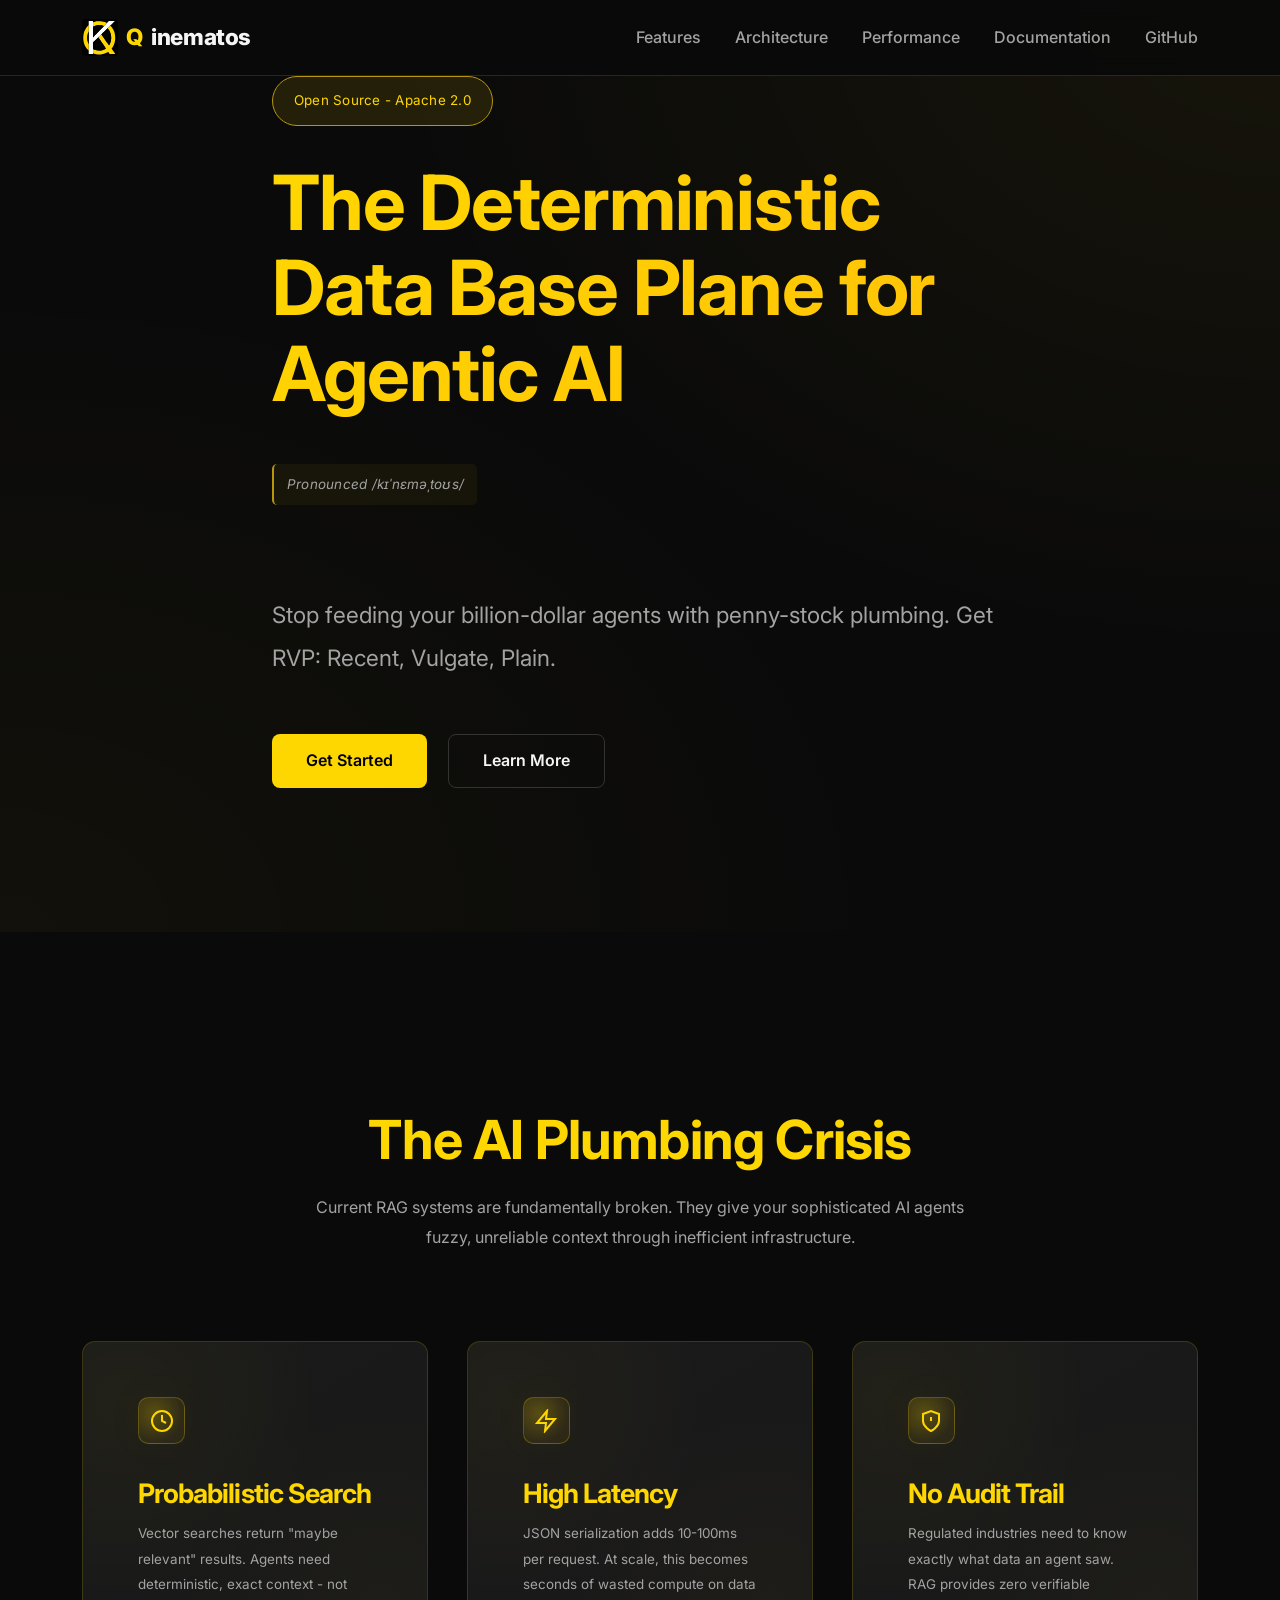
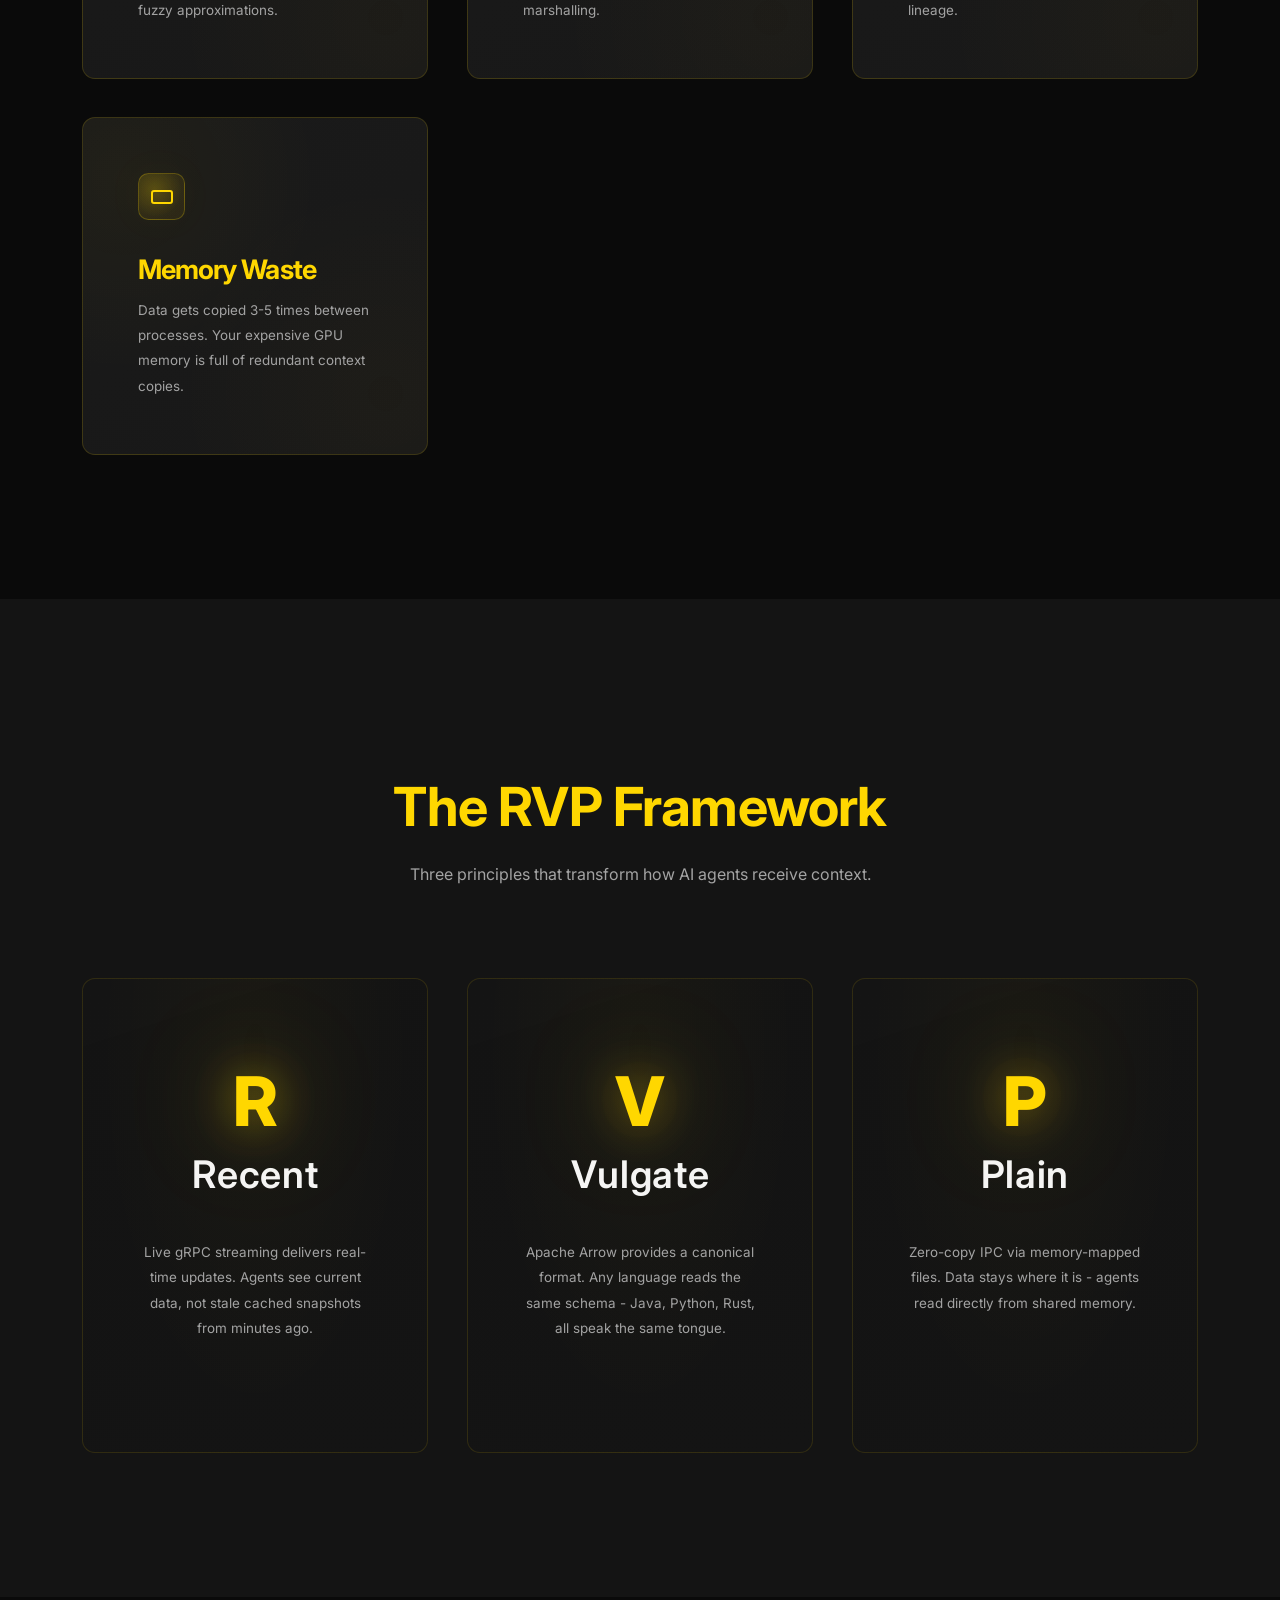
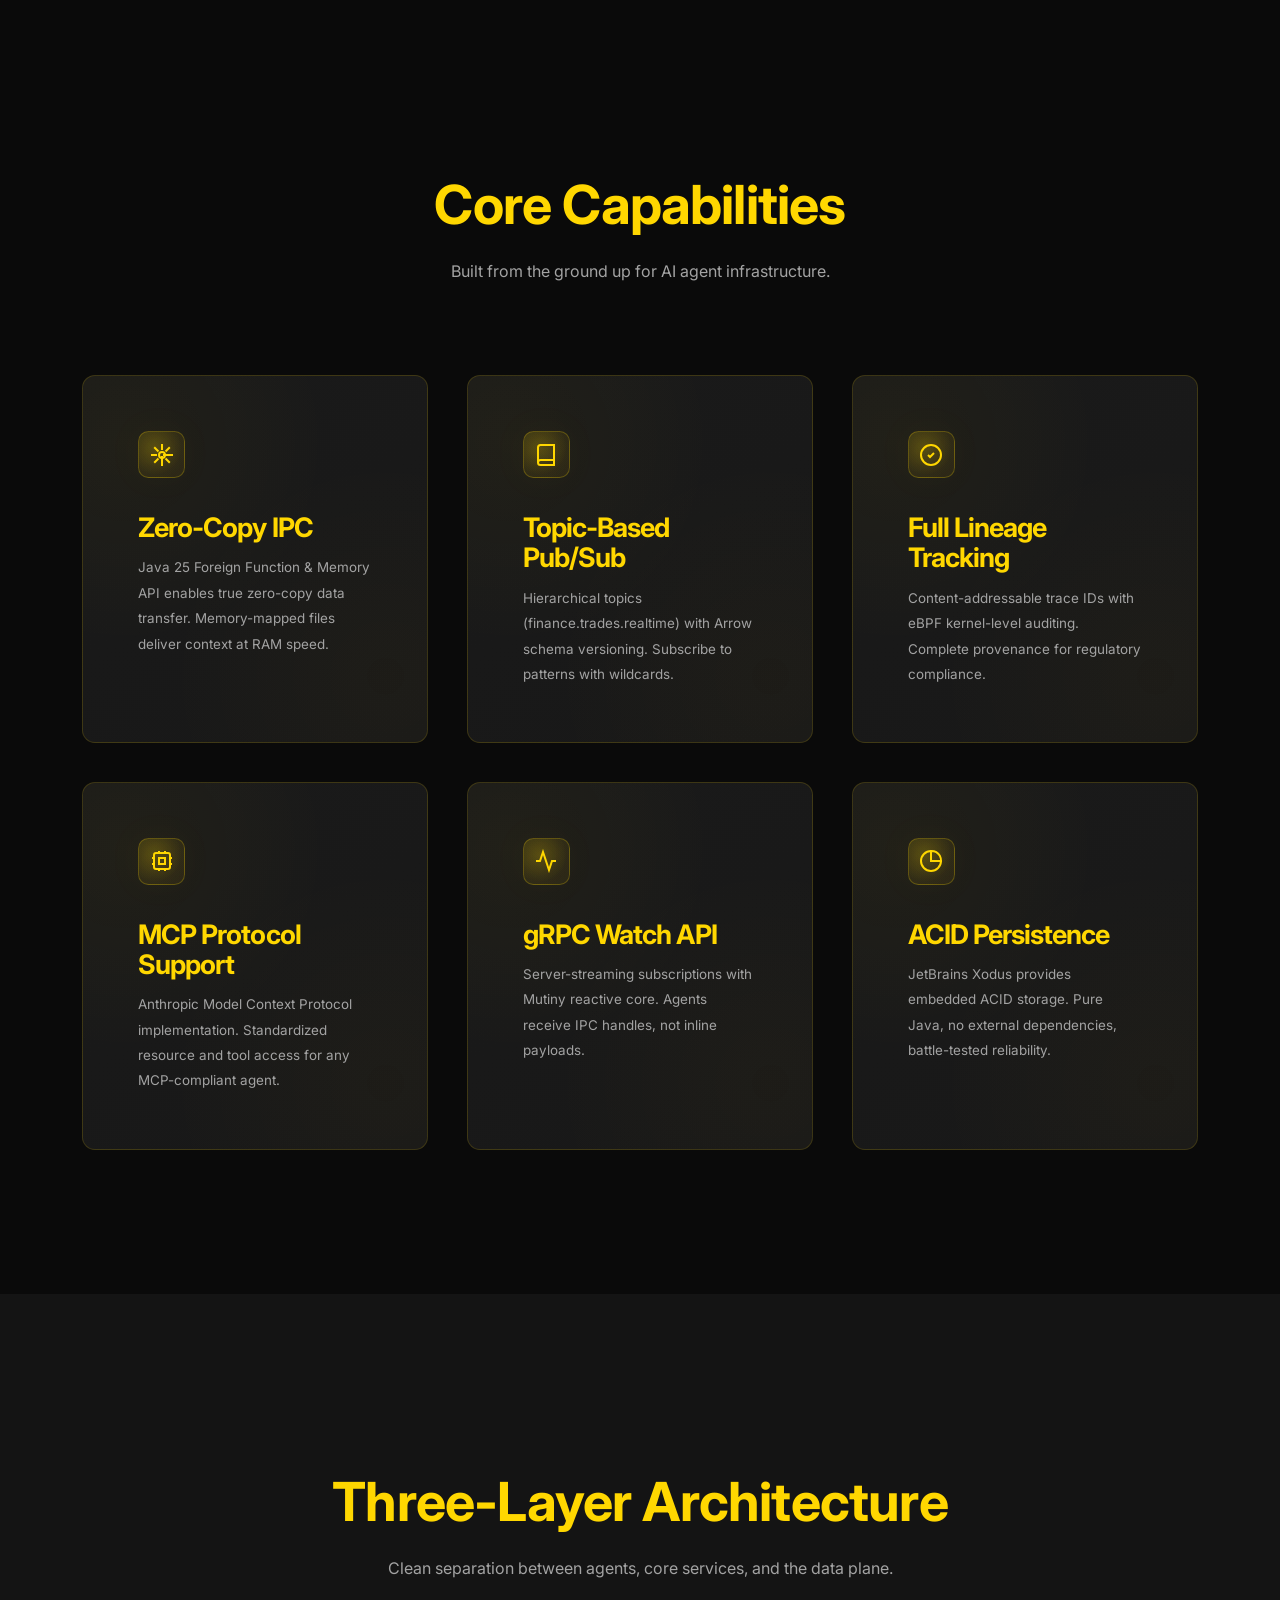
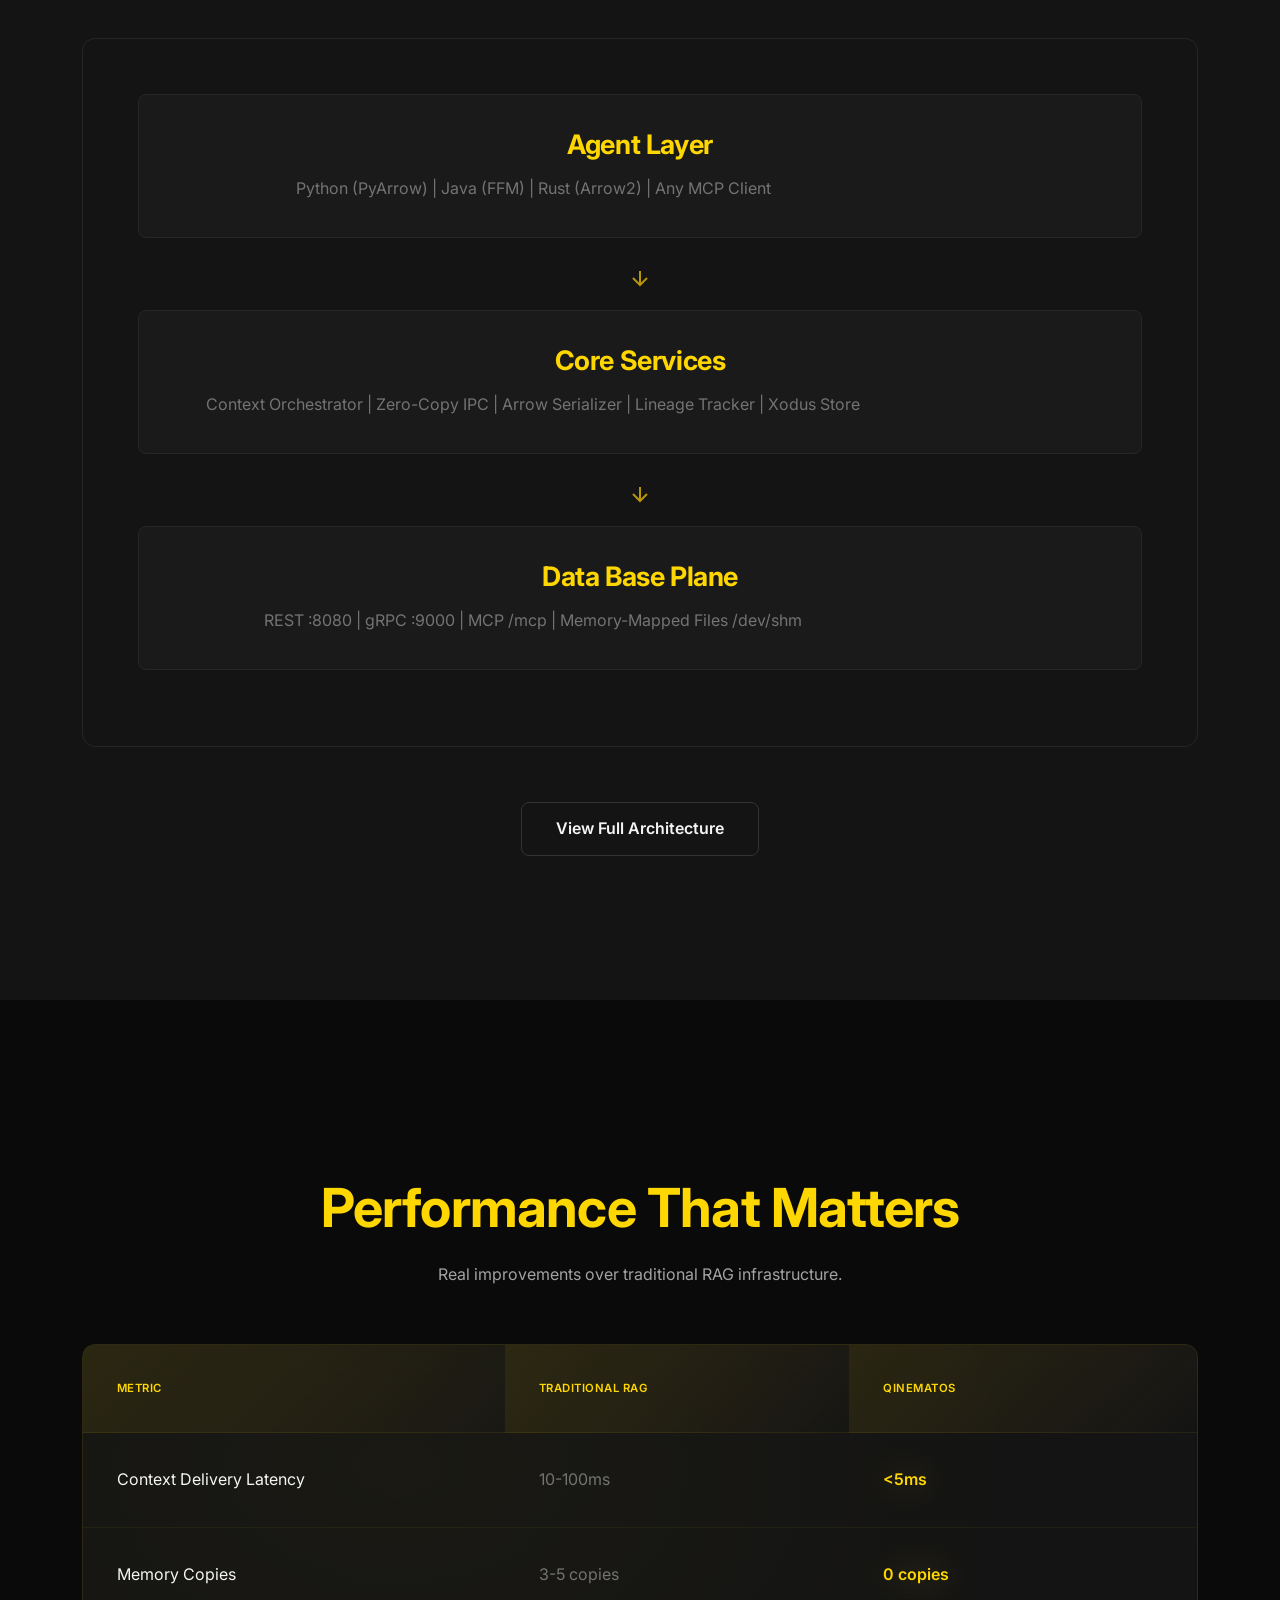
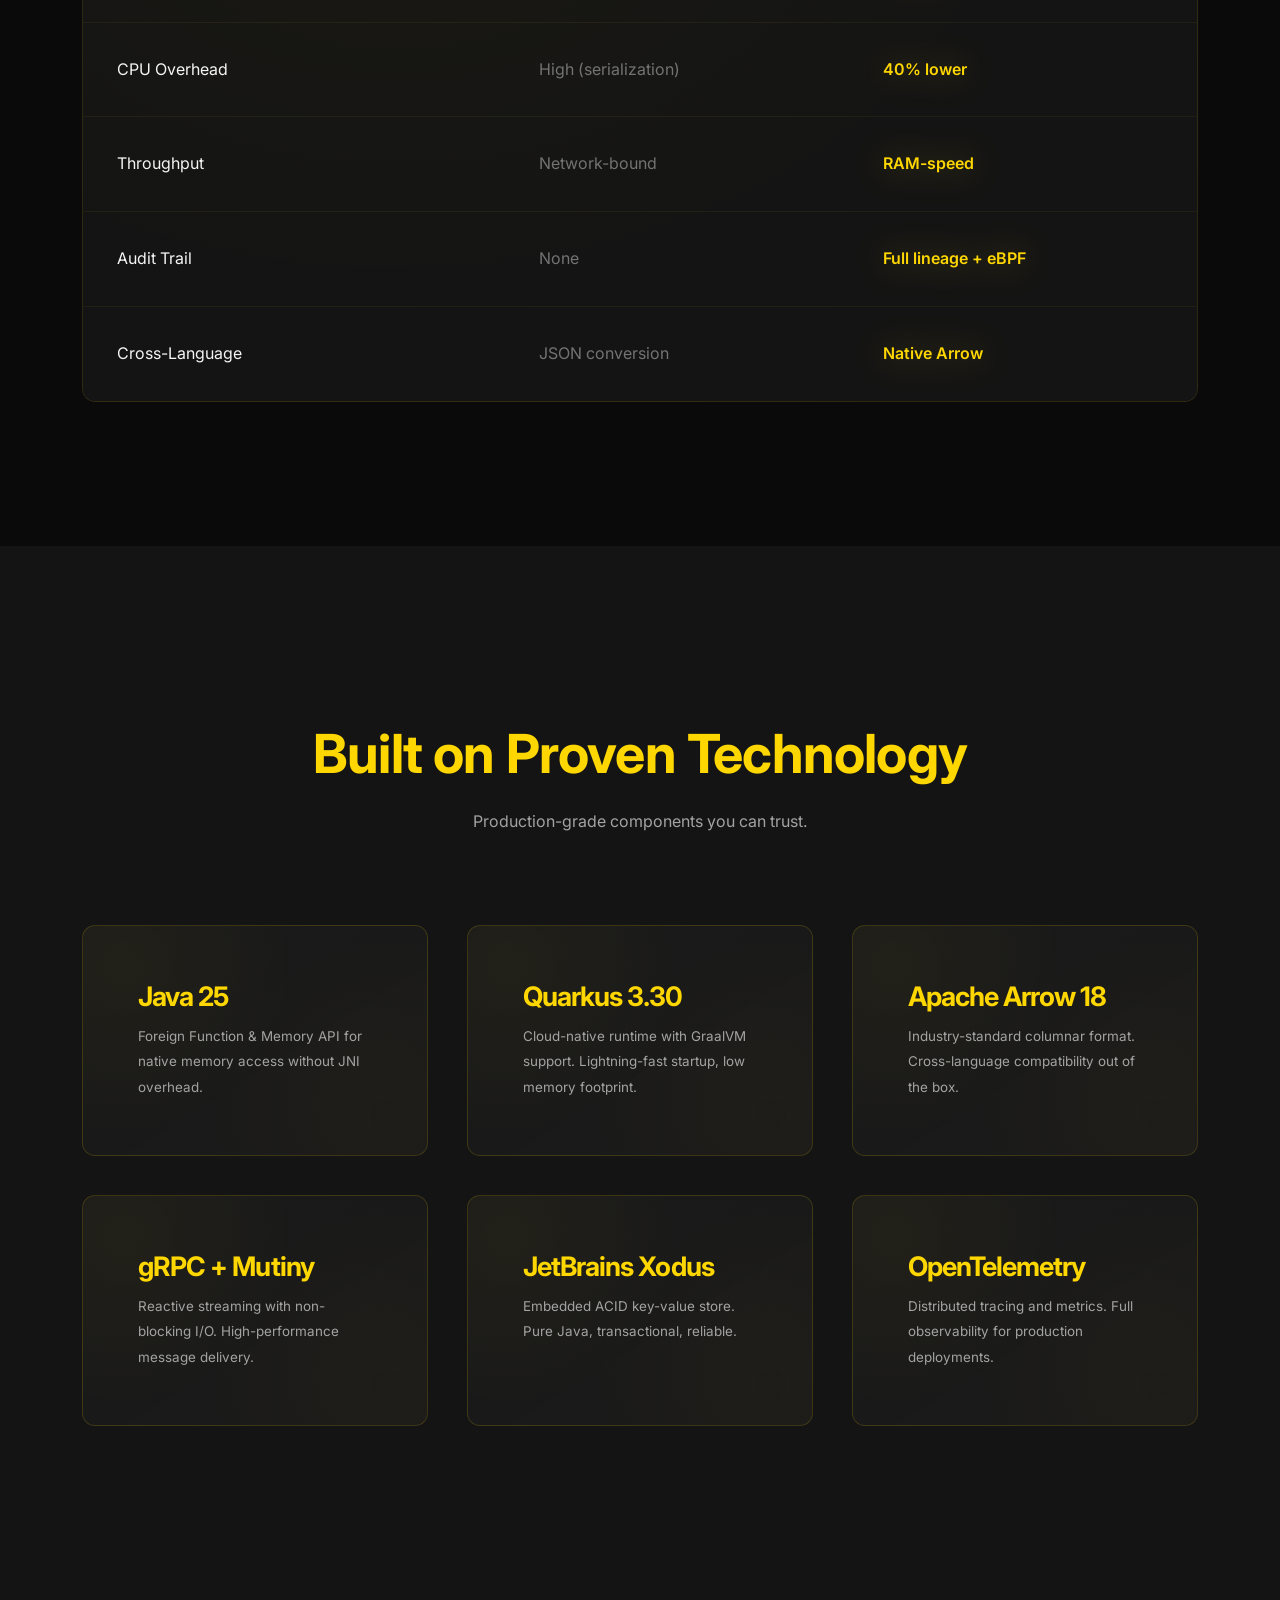
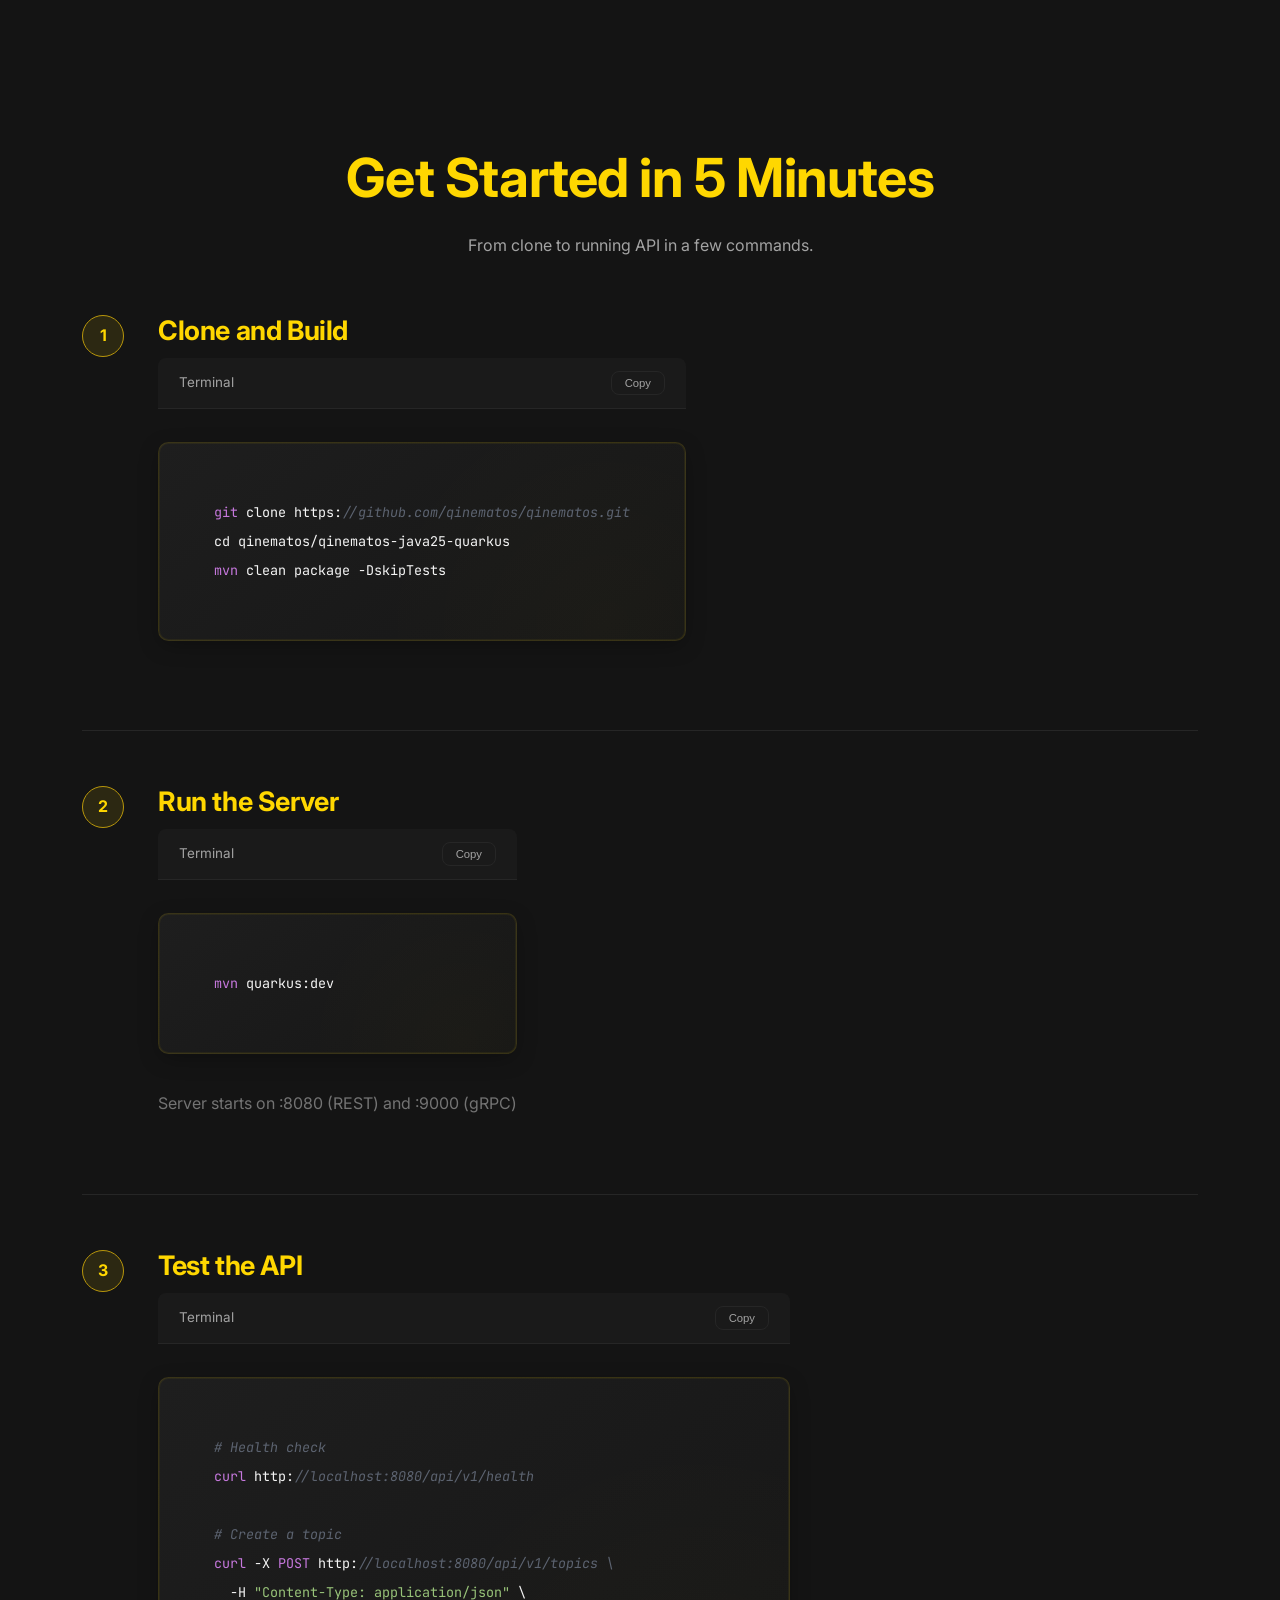
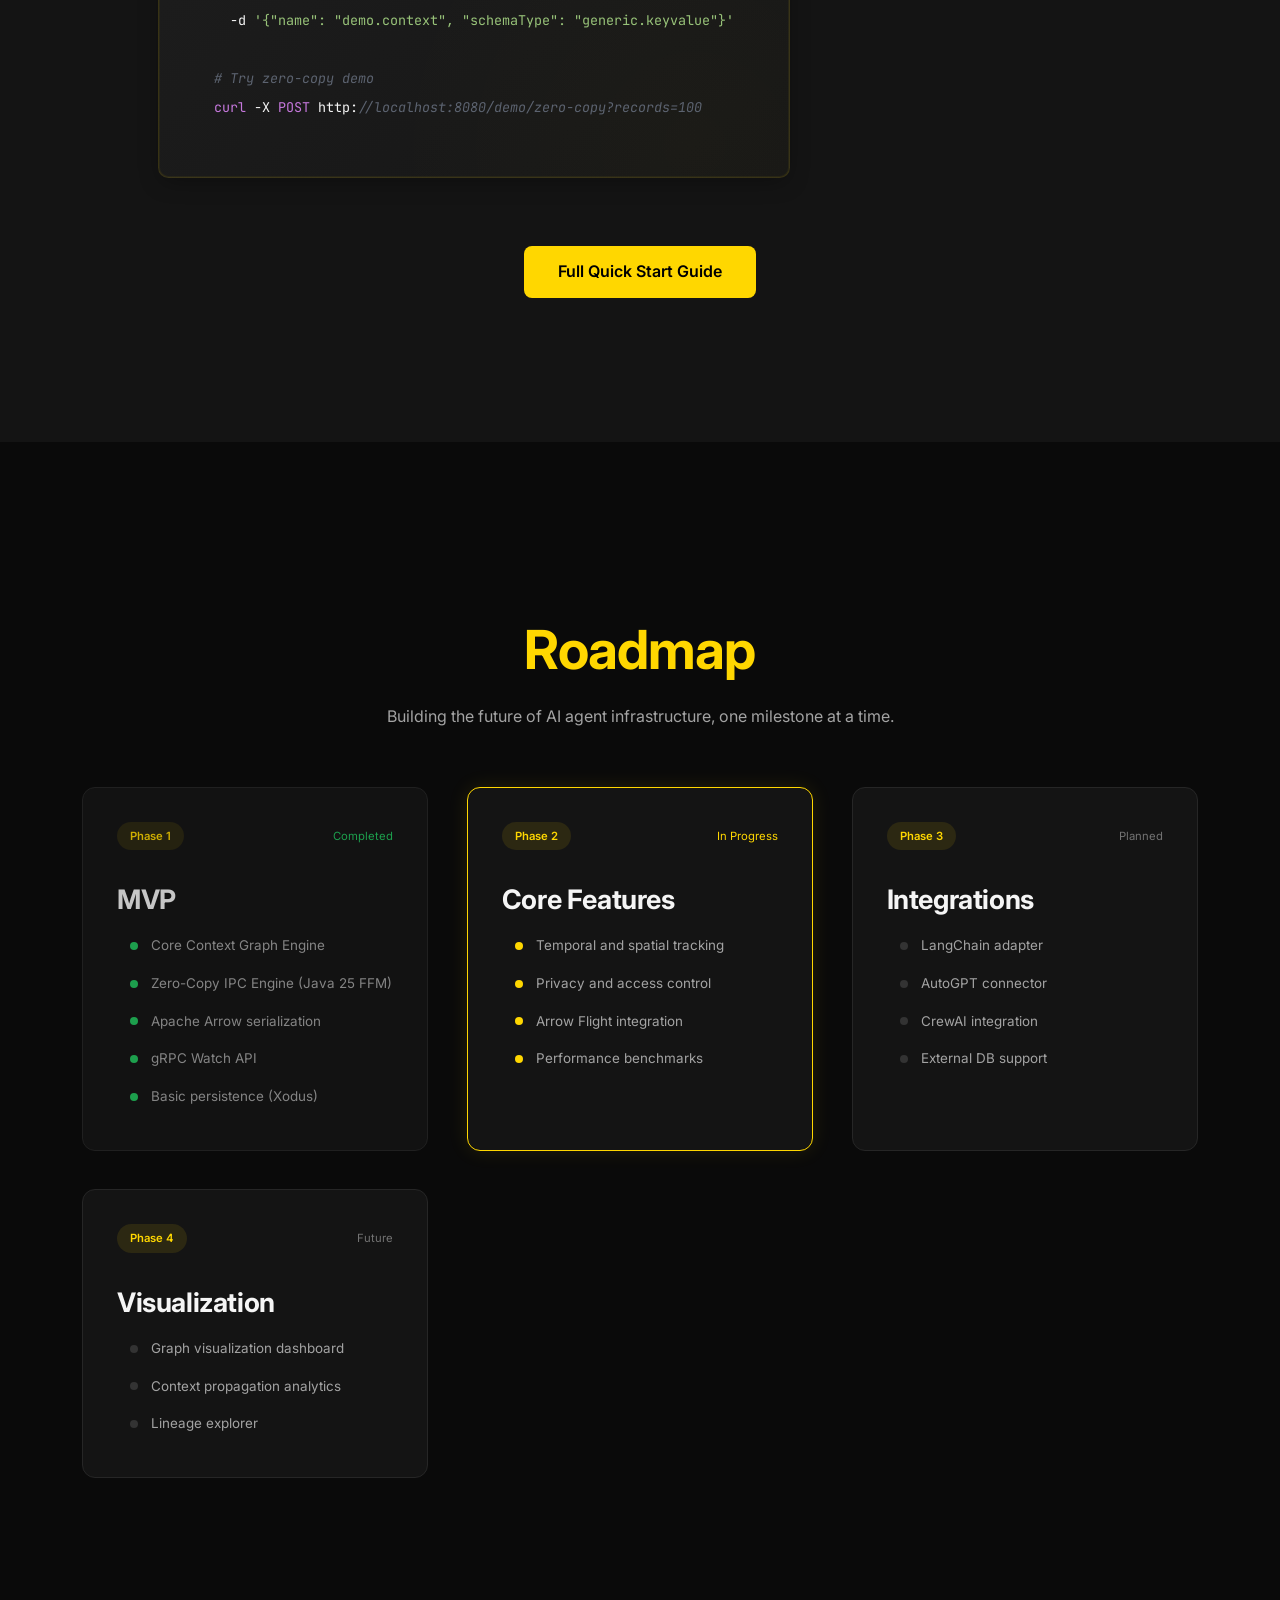
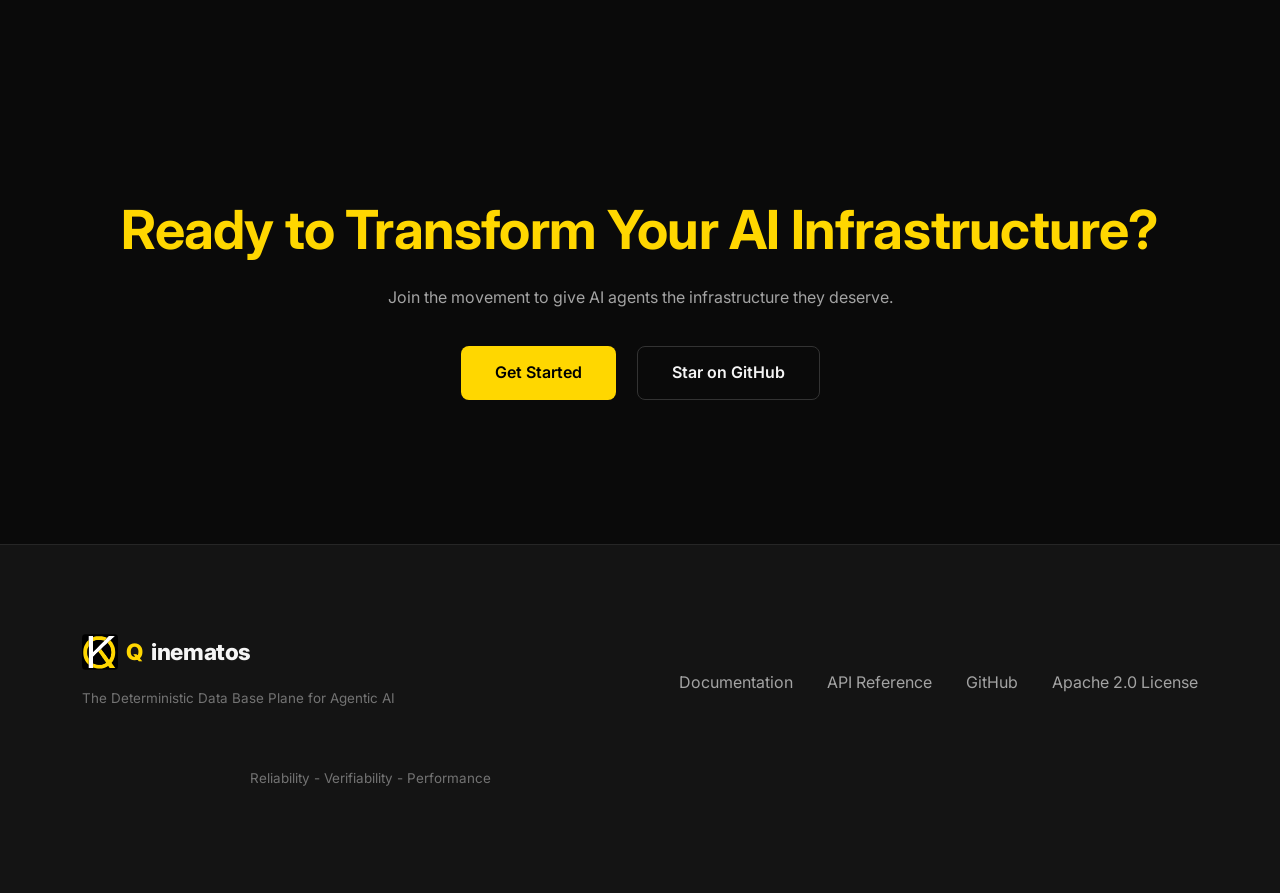
==== index.html @ 54af4175 "Apply accessibility improvements and fix layout spacing issues Co-authored-by: KinematosRT <25309942" ====
<!DOCTYPE html>
<html lang="en">
<head>
  <meta charset="UTF-8">
  <meta name="viewport" content="width=device-width, initial-scale=1.0">
  <meta name="description" content="Qinematos - The Deterministic Data Base Plane for Agentic AI. Zero-copy context delivery with full lineage tracking.">
  <meta name="keywords" content="AI, agents, context, data plane, zero-copy, Apache Arrow, gRPC, MCP">
  <meta name="author" content="Qinematos">
  <meta property="og:title" content="Qinematos - Deterministic Data Base Plane for Agentic AI">
  <meta property="og:description" content="Stop feeding billion-dollar agents penny-stock plumbing. Zero-copy context delivery with full lineage tracking.">
  <meta property="og:type" content="website">
  <meta property="og:url" content="https://kinematos.io">
  <meta property="og:image" content="https://kinematos.io/images/qinematos-logo.png">
  <meta name="twitter:card" content="summary_large_image">
  <meta name="twitter:title" content="Qinematos - Deterministic Data Base Plane for Agentic AI">
  <meta name="twitter:description" content="Zero-copy context delivery for AI agents. RVP Framework: Recent, Vulgate, Plain.">
  <link rel="icon" type="image/svg+xml" href="images/favicon.svg">
  <title>Qinematos - Deterministic Data Base Plane for Agentic AI</title>
  <link rel="preconnect" href="https://fonts.googleapis.com">
  <link rel="preconnect" href="https://fonts.gstatic.com" crossorigin>
  <link href="https://fonts.googleapis.com/css2?family=Inter:wght@400;500;600;700;800&family=JetBrains+Mono:wght@400;500&display=swap" rel="stylesheet">
  <link rel="stylesheet" href="css/style.css">
</head>
<body>
  <!-- Header -->
  <header>
    <nav>
      <a href="/" class="logo"><img src="images/favicon.svg" alt="" aria-hidden="true" class="logo-icon">Q<span>inematos</span></a>
      <button class="nav-toggle" aria-label="Toggle navigation">
        <span></span>
        <span></span>
        <span></span>
      </button>
      <ul class="nav-links">
        <li><a href="#features">Features</a></li>
        <li><a href="#architecture">Architecture</a></li>
        <li><a href="#performance">Performance</a></li>
        <li><a href="docs/">Documentation</a></li>
        <li><a href="https://github.com/qinematos" target="_blank" rel="noopener noreferrer">GitHub</a></li>
      </ul>
    </nav>
  </header>

  <!-- Hero Section -->
  <section class="hero">
    <div class="container">
      <div class="hero-content">
        <span class="hero-badge">Open Source - Apache 2.0</span>
        <h1>The Deterministic Data Base Plane for Agentic AI</h1>
        <p class="pronunciation" aria-label="Pronounced kih-NEM-uh-tohs">
          Pronounced <span aria-hidden="true">/kɪˈnɛməˌtoʊs/</span>
        </p>
        <p class="tagline">Stop feeding your billion-dollar agents with penny-stock plumbing. Get RVP: Recent, Vulgate, Plain.</p>
        <div class="hero-cta">
          <a href="docs/quick-start.html" class="btn btn-primary">Get Started</a>
          <a href="#architecture" class="btn btn-secondary">Learn More</a>
        </div>
      </div>
    </div>
  </section>

  <!-- Problem Section -->
  <section id="problem">
    <div class="container">
      <h2 class="text-center">The AI Plumbing Crisis</h2>
      <p class="section-lead text-center">Current RAG systems are fundamentally broken. They give your sophisticated AI agents fuzzy, unreliable context through inefficient infrastructure.</p>

      <div class="features-grid">
        <div class="feature-card">
          <div class="feature-icon"><svg width="24" height="24" viewBox="0 0 24 24" fill="none" stroke="currentColor" stroke-width="2"><circle cx="12" cy="12" r="10"/><path d="M12 6v6l4 2"/></svg></div>
          <h3>Probabilistic Search</h3>
          <p>Vector searches return "maybe relevant" results. Agents need deterministic, exact context - not fuzzy approximations.</p>
        </div>
        <div class="feature-card">
          <div class="feature-icon"><svg width="24" height="24" viewBox="0 0 24 24" fill="none" stroke="currentColor" stroke-width="2"><path d="M13 2L3 14h9l-1 8 10-12h-9l1-8z"/></svg></div>
          <h3>High Latency</h3>
          <p>JSON serialization adds 10-100ms per request. At scale, this becomes seconds of wasted compute on data marshalling.</p>
        </div>
        <div class="feature-card">
          <div class="feature-icon"><svg width="24" height="24" viewBox="0 0 24 24" fill="none" stroke="currentColor" stroke-width="2"><path d="M12 22s8-4 8-10V5l-8-3-8 3v7c0 6 8 10 8 10z"/><path d="M12 8v4M12 16h.01"/></svg></div>
          <h3>No Audit Trail</h3>
          <p>Regulated industries need to know exactly what data an agent saw. RAG provides zero verifiable lineage.</p>
        </div>
        <div class="feature-card">
          <div class="feature-icon"><svg width="24" height="24" viewBox="0 0 24 24" fill="none" stroke="currentColor" stroke-width="2"><rect x="2" y="6" width="20" height="12" rx="2"/><path d="M6 12h.01M10 12h.01M14 12h.01M18 12h.01"/></svg></div>
          <h3>Memory Waste</h3>
          <p>Data gets copied 3-5 times between processes. Your expensive GPU memory is full of redundant context copies.</p>
        </div>
      </div>
    </div>
  </section>

  <!-- RVP Solution Section -->
  <section id="solution" class="features">
    <div class="container">
      <h2 class="text-center">The RVP Framework</h2>
      <p class="section-lead text-center compact">Three principles that transform how AI agents receive context.</p>

      <div class="rvp-grid">
        <div class="rvp-card">
          <div class="rvp-letter">R</div>
          <div class="rvp-word">Recent</div>
          <p>Live gRPC streaming delivers real-time updates. Agents see current data, not stale cached snapshots from minutes ago.</p>
        </div>
        <div class="rvp-card">
          <div class="rvp-letter">V</div>
          <div class="rvp-word">Vulgate</div>
          <p>Apache Arrow provides a canonical format. Any language reads the same schema - Java, Python, Rust, all speak the same tongue.</p>
        </div>
        <div class="rvp-card">
          <div class="rvp-letter">P</div>
          <div class="rvp-word">Plain</div>
          <p>Zero-copy IPC via memory-mapped files. Data stays where it is - agents read directly from shared memory.</p>
        </div>
      </div>
    </div>
  </section>

  <!-- Features Section -->
  <section id="features">
    <div class="container">
      <h2 class="text-center">Core Capabilities</h2>
      <p class="section-lead text-center">Built from the ground up for AI agent infrastructure.</p>

      <div class="features-grid">
        <div class="feature-card">
          <div class="feature-icon"><svg width="24" height="24" viewBox="0 0 24 24" fill="none" stroke="currentColor" stroke-width="2"><circle cx="12" cy="12" r="3"/><path d="M12 1v6m0 6v10M4.22 4.22l4.24 4.24m7.08 7.08l4.24 4.24M1 12h6m6 0h10M4.22 19.78l4.24-4.24m7.08-7.08l4.24-4.24"/></svg></div>
          <h3>Zero-Copy IPC</h3>
          <p>Java 25 Foreign Function & Memory API enables true zero-copy data transfer. Memory-mapped files deliver context at RAM speed.</p>
        </div>
        <div class="feature-card">
          <div class="feature-icon"><svg width="24" height="24" viewBox="0 0 24 24" fill="none" stroke="currentColor" stroke-width="2"><path d="M4 19.5A2.5 2.5 0 0 1 6.5 17H20"/><path d="M6.5 2H20v20H6.5A2.5 2.5 0 0 1 4 19.5v-15A2.5 2.5 0 0 1 6.5 2z"/></svg></div>
          <h3>Topic-Based Pub/Sub</h3>
          <p>Hierarchical topics (finance.trades.realtime) with Arrow schema versioning. Subscribe to patterns with wildcards.</p>
        </div>
        <div class="feature-card">
          <div class="feature-icon"><svg width="24" height="24" viewBox="0 0 24 24" fill="none" stroke="currentColor" stroke-width="2"><path d="M12 22c5.523 0 10-4.477 10-10S17.523 2 12 2 2 6.477 2 12s4.477 10 10 10z"/><path d="m9 12 2 2 4-4"/></svg></div>
          <h3>Full Lineage Tracking</h3>
          <p>Content-addressable trace IDs with eBPF kernel-level auditing. Complete provenance for regulatory compliance.</p>
        </div>
        <div class="feature-card">
          <div class="feature-icon"><svg width="24" height="24" viewBox="0 0 24 24" fill="none" stroke="currentColor" stroke-width="2"><rect x="4" y="4" width="16" height="16" rx="2"/><rect x="9" y="9" width="6" height="6"/><path d="M15 2v2M15 20v2M2 15h2M20 15h2M9 2v2M9 20v2M2 9h2M20 9h2"/></svg></div>
          <h3>MCP Protocol Support</h3>
          <p>Anthropic Model Context Protocol implementation. Standardized resource and tool access for any MCP-compliant agent.</p>
        </div>
        <div class="feature-card">
          <div class="feature-icon"><svg width="24" height="24" viewBox="0 0 24 24" fill="none" stroke="currentColor" stroke-width="2"><path d="M22 12h-4l-3 9L9 3l-3 9H2"/></svg></div>
          <h3>gRPC Watch API</h3>
          <p>Server-streaming subscriptions with Mutiny reactive core. Agents receive IPC handles, not inline payloads.</p>
        </div>
        <div class="feature-card">
          <div class="feature-icon"><svg width="24" height="24" viewBox="0 0 24 24" fill="none" stroke="currentColor" stroke-width="2"><path d="M12 2a10 10 0 1 0 10 10H12V2z"/><path d="M20.88 6.84A10 10 0 0 0 12 2v10h10a10 10 0 0 0-1.12-5.16z"/></svg></div>
          <h3>ACID Persistence</h3>
          <p>JetBrains Xodus provides embedded ACID storage. Pure Java, no external dependencies, battle-tested reliability.</p>
        </div>
      </div>
    </div>
  </section>

  <!-- Architecture Section -->
  <section id="architecture" class="features">
    <div class="container">
      <h2 class="text-center">Three-Layer Architecture</h2>
      <p class="section-lead text-center">Clean separation between agents, core services, and the data plane.</p>

      <div class="architecture-diagram">
        <div class="arch-layer">
          <h4>Agent Layer</h4>
          <p class="text-muted">Python (PyArrow) | Java (FFM) | Rust (Arrow2) | Any MCP Client</p>
        </div>
        <div class="arch-arrow">
          <svg width="24" height="24" viewBox="0 0 24 24" fill="none" stroke="currentColor" stroke-width="2">
            <path d="M12 5v14M19 12l-7 7-7-7"/>
          </svg>
        </div>
        <div class="arch-layer">
          <h4>Core Services</h4>
          <p class="text-muted">Context Orchestrator | Zero-Copy IPC | Arrow Serializer | Lineage Tracker | Xodus Store</p>
        </div>
        <div class="arch-arrow">
          <svg width="24" height="24" viewBox="0 0 24 24" fill="none" stroke="currentColor" stroke-width="2">
            <path d="M12 5v14M19 12l-7 7-7-7"/>
          </svg>
        </div>
        <div class="arch-layer">
          <h4>Data Base Plane</h4>
          <p class="text-muted">REST :8080 | gRPC :9000 | MCP /mcp | Memory-Mapped Files /dev/shm</p>
        </div>
      </div>

      <div class="section-actions">
        <a href="docs/architecture.html" class="btn btn-secondary">View Full Architecture</a>
      </div>
    </div>
  </section>

  <!-- Performance Section -->
  <section id="performance">
    <div class="container">
      <h2 class="text-center">Performance That Matters</h2>
      <p class="section-lead text-center">Real improvements over traditional RAG infrastructure.</p>

      <div class="table-wrapper">
        <table class="performance-table">
          <thead>
            <tr>
              <th>Metric</th>
              <th>Traditional RAG</th>
              <th>Qinematos</th>
            </tr>
          </thead>
          <tbody>
            <tr>
              <td>Context Delivery Latency</td>
              <td class="dim">10-100ms</td>
              <td class="highlight">&lt;5ms</td>
            </tr>
            <tr>
              <td>Memory Copies</td>
              <td class="dim">3-5 copies</td>
              <td class="highlight">0 copies</td>
            </tr>
            <tr>
              <td>CPU Overhead</td>
              <td class="dim">High (serialization)</td>
              <td class="highlight">40% lower</td>
            </tr>
            <tr>
              <td>Throughput</td>
              <td class="dim">Network-bound</td>
              <td class="highlight">RAM-speed</td>
            </tr>
            <tr>
              <td>Audit Trail</td>
              <td class="dim">None</td>
              <td class="highlight">Full lineage + eBPF</td>
            </tr>
            <tr>
              <td>Cross-Language</td>
              <td class="dim">JSON conversion</td>
              <td class="highlight">Native Arrow</td>
            </tr>
          </tbody>
        </table>
      </div>
    </div>
  </section>

  <!-- Tech Stack Section -->
  <section class="features">
    <div class="container">
      <h2 class="text-center">Built on Proven Technology</h2>
      <p class="section-lead text-center">Production-grade components you can trust.</p>

      <div class="features-grid">
        <div class="feature-card">
          <h3>Java 25</h3>
          <p>Foreign Function & Memory API for native memory access without JNI overhead.</p>
        </div>
        <div class="feature-card">
          <h3>Quarkus 3.30</h3>
          <p>Cloud-native runtime with GraalVM support. Lightning-fast startup, low memory footprint.</p>
        </div>
        <div class="feature-card">
          <h3>Apache Arrow 18</h3>
          <p>Industry-standard columnar format. Cross-language compatibility out of the box.</p>
        </div>
        <div class="feature-card">
          <h3>gRPC + Mutiny</h3>
          <p>Reactive streaming with non-blocking I/O. High-performance message delivery.</p>
        </div>
        <div class="feature-card">
          <h3>JetBrains Xodus</h3>
          <p>Embedded ACID key-value store. Pure Java, transactional, reliable.</p>
        </div>
        <div class="feature-card">
          <h3>OpenTelemetry</h3>
          <p>Distributed tracing and metrics. Full observability for production deployments.</p>
        </div>
      </div>
    </div>
  </section>

  <!-- Quick Start Section -->
  <section id="quickstart" class="quick-start">
    <div class="container">
      <h2 class="text-center">Get Started in 5 Minutes</h2>
      <p class="section-lead text-center">From clone to running API in a few commands.</p>

      <div class="steps">
        <div class="step">
          <div class="step-number"></div>
          <div class="step-content">
            <h4>Clone and Build</h4>
            <div class="code-header">
              <span>Terminal</span>
              <button class="copy-btn" onclick="copyCode(this)">Copy</button>
            </div>
            <pre><code>git clone https://github.com/qinematos/qinematos.git
cd qinematos/qinematos-java25-quarkus
mvn clean package -DskipTests</code></pre>
          </div>
        </div>

        <div class="step">
          <div class="step-number"></div>
          <div class="step-content">
            <h4>Run the Server</h4>
            <div class="code-header">
              <span>Terminal</span>
              <button class="copy-btn" onclick="copyCode(this)">Copy</button>
            </div>
            <pre><code>mvn quarkus:dev</code></pre>
            <p class="step-note">Server starts on :8080 (REST) and :9000 (gRPC)</p>
          </div>
        </div>

        <div class="step">
          <div class="step-number"></div>
          <div class="step-content">
            <h4>Test the API</h4>
            <div class="code-header">
              <span>Terminal</span>
              <button class="copy-btn" onclick="copyCode(this)">Copy</button>
            </div>
            <pre><code># Health check
curl http://localhost:8080/api/v1/health

# Create a topic
curl -X POST http://localhost:8080/api/v1/topics \
  -H "Content-Type: application/json" \
  -d '{"name": "demo.context", "schemaType": "generic.keyvalue"}'

# Try zero-copy demo
curl -X POST http://localhost:8080/demo/zero-copy?records=100</code></pre>
          </div>
        </div>
      </div>

      <div class="section-actions">
        <a href="docs/quick-start.html" class="btn btn-primary">Full Quick Start Guide</a>
      </div>
    </div>
  </section>

  <!-- Roadmap Section -->
  <section id="roadmap">
    <div class="container">
      <h2 class="text-center">Roadmap</h2>
      <p class="section-lead text-center">Building the future of AI agent infrastructure, one milestone at a time.</p>

      <div class="roadmap-grid">
        <div class="roadmap-phase completed">
          <div class="phase-header">
            <span class="phase-badge">Phase 1</span>
            <span class="phase-status done">Completed</span>
          </div>
          <h4>MVP</h4>
          <ul>
            <li>Core Context Graph Engine</li>
            <li>Zero-Copy IPC Engine (Java 25 FFM)</li>
            <li>Apache Arrow serialization</li>
            <li>gRPC Watch API</li>
            <li>Basic persistence (Xodus)</li>
          </ul>
        </div>

        <div class="roadmap-phase current">
          <div class="phase-header">
            <span class="phase-badge">Phase 2</span>
            <span class="phase-status active">In Progress</span>
          </div>
          <h4>Core Features</h4>
          <ul>
            <li>Temporal and spatial tracking</li>
            <li>Privacy and access control</li>
            <li>Arrow Flight integration</li>
            <li>Performance benchmarks</li>
          </ul>
        </div>

        <div class="roadmap-phase">
          <div class="phase-header">
            <span class="phase-badge">Phase 3</span>
            <span class="phase-status">Planned</span>
          </div>
          <h4>Integrations</h4>
          <ul>
            <li>LangChain adapter</li>
            <li>AutoGPT connector</li>
            <li>CrewAI integration</li>
            <li>External DB support</li>
          </ul>
        </div>

        <div class="roadmap-phase">
          <div class="phase-header">
            <span class="phase-badge">Phase 4</span>
            <span class="phase-status">Future</span>
          </div>
          <h4>Visualization</h4>
          <ul>
            <li>Graph visualization dashboard</li>
            <li>Context propagation analytics</li>
            <li>Lineage explorer</li>
          </ul>
        </div>
      </div>
    </div>
  </section>

  <!-- CTA Section -->
  <section>
    <div class="container text-center">
      <h2>Ready to Transform Your AI Infrastructure?</h2>
      <p class="section-lead text-center cta-lead compact">Join the movement to give AI agents the infrastructure they deserve.</p>
      <div class="hero-cta hero-actions">
        <a href="docs/quick-start.html" class="btn btn-primary">Get Started</a>
        <a href="https://github.com/qinematos" class="btn btn-secondary" target="_blank" rel="noopener noreferrer">Star on GitHub</a>
      </div>
    </div>
  </section>

  <!-- Footer -->
  <footer>
    <div class="container">
      <div class="footer-content">
        <div>
          <a href="/" class="logo"><img src="images/favicon.svg" alt="" aria-hidden="true" class="logo-icon">Q<span>inematos</span></a>
          <p class="footer-copy footer-subtext">The Deterministic Data Base Plane for Agentic AI</p>
        </div>
        <ul class="footer-links">
          <li><a href="docs/">Documentation</a></li>
          <li><a href="docs/api-reference.html">API Reference</a></li>
          <li><a href="https://github.com/qinematos" target="_blank" rel="noopener noreferrer">GitHub</a></li>
          <li><a href="https://github.com/qinematos/qinematos/blob/main/LICENSE" target="_blank" rel="noopener noreferrer">Apache 2.0 License</a></li>
        </ul>
      </div>
      <div class="footer-bottom">
        <p class="footer-copy">Reliability - Verifiability - Performance</p>
      </div>
    </div>
  </footer>

  <script src="js/main.js"></script>

  <!-- Back to Top Button -->
  <button class="back-to-top" aria-label="Back to top">
    <svg width="24" height="24" viewBox="0 0 24 24" fill="none" stroke="currentColor" stroke-width="2">
      <path d="M18 15l-6-6-6 6"/>
    </svg>
  </button>
</body>
</html>
---- css/style.css ----
/* Qinematos Website Styles
   Dark theme with Marvel yellow accents (Thunderbolts/Wonder Man style)
*/

/* CSS Variables */
:root {
  --bg-primary: #0a0a0a;
  --bg-surface: #141414;
  --bg-elevated: #1a1a1a;
  --accent-primary: #FFD700;
  --accent-secondary: #FFC107;
  --accent-dim: #b8960b;
  --text-primary: #f5f5f5;
  --text-secondary: #a3a3a3;
  --text-muted: #737373;
  --border-color: #262626;
  --border-light: #333333;
  --code-bg: #1e1e1e;
  --success: #22c55e;
  --error: #ef4444;
  --font-sans: 'Inter', system-ui, -apple-system, BlinkMacSystemFont, 'Segoe UI', sans-serif;
  --font-mono: 'JetBrains Mono', 'Fira Code', 'Consolas', monospace;
  --header-height: calc(var(--space-organ) + var(--space-cell));

  /* Qinematos Fibonacci-inspired spacing scale */
  --space-quantum: 5px;
  --space-atom: 8px;
  --space-molecule: 13px;
  --space-cell: 21px;
  --space-tissue: 34px;
  --space-organ: 55px;
  --space-system: 89px;
  --space-organism: 144px;
  --layout-gutter-tight: var(--space-molecule);
  --layout-gutter: var(--space-cell);
  --layout-gutter-wide: var(--space-tissue);
  --content-width-narrow: 46rem;
  --content-width-medium: 74rem;
  --content-width-prose: 72ch;
  --sidebar-width-min: 16rem;
  --sidebar-width-fluid: 22vw;
  --sidebar-width-max: 20rem;
  --grid-card-min: 16rem;
  --grid-card-max: 22rem;
  
  /* Custom type scale: 1.414 (sqrt of 2) for visual harmony */
  --type-micro: 0.707rem;
  --type-small: 0.841rem;
  --type-body: 1rem;
  --type-emphasis: 1.189rem;
  --type-subtitle: 1.414rem;
  --type-heading: 1.681rem;
  --type-subheader: 2.378rem;
  --type-header: 3.363rem;
  --type-display: 4.756rem;
  
  /* Inter-specific line rhythm */
  --rhythm-compressed: 1.125;
  --rhythm-standard: 1.618;
  --rhythm-extended: 1.888;
  --rhythm-spacious: 2.1;
  
  /* Letter spacing tuned for Inter at different weights */
  --tracking-ultra-tight: -0.035em;
  --tracking-condensed: -0.015em;
  --tracking-neutral: 0em;
  --tracking-open: 0.018em;
  --tracking-ultra-open: 0.042em;
}

/* Reset */
*, *::before, *::after {
  box-sizing: border-box;
  margin: 0;
  padding: 0;
}

html {
  scroll-behavior: smooth;
  font-size: var(--type-body);
}

body {
  font-family: var(--font-sans);
  background-color: var(--bg-primary);
  color: var(--text-primary);
  line-height: var(--rhythm-standard);
  min-height: 100vh;
  letter-spacing: var(--tracking-neutral);
}

/* Typography */
h1, h2, h3, h4, h5, h6 {
  color: var(--accent-primary);
  font-weight: 700;
  line-height: var(--rhythm-compressed);
  letter-spacing: var(--tracking-condensed);
  margin-bottom: var(--space-cell);
  margin-top: var(--space-tissue);
}

h1 { font-size: var(--type-display); margin-top: 0; }
h2 { font-size: var(--type-header); }
h3 { font-size: var(--type-subheader); }
h4 { font-size: var(--type-heading); }

p {
  margin-bottom: var(--space-cell);
  color: var(--text-secondary);
  line-height: var(--rhythm-extended);
  max-width: var(--content-width-prose);
}

/* Add space after headings before content */
h2 + p, h3 + p, h4 + p {
  margin-top: var(--space-molecule);
}

a {
  color: var(--accent-primary);
  text-decoration: none;
  transition: color 0.2s ease;
}

a:hover {
  color: var(--accent-secondary);
}

/* Layout */
.container {
  max-width: var(--content-width-medium);
  margin: 0 auto;
  padding: 0 var(--layout-gutter-wide);
}

@media (max-width: 1200px) {
  .container {
    padding: 0 var(--layout-gutter);
  }
}

@media (max-width: 768px) {
  .container {
    padding: 0 var(--layout-gutter-tight);
  }
}

section {
  padding: var(--space-organism) 0;
}

/* Header / Navigation */
header {
  position: fixed;
  top: 0;
  left: 0;
  right: 0;
  height: var(--header-height);
  background: rgba(10, 10, 10, 0.95);
  backdrop-filter: blur(10px);
  border-bottom: 1px solid var(--border-color);
  z-index: 1000;
}

nav {
  display: flex;
  align-items: center;
  justify-content: space-between;
  height: 100%;
  max-width: var(--content-width-medium);
  margin: 0 auto;
  padding: 0 var(--layout-gutter-wide);
}

@media (max-width: 1200px) {
  nav {
    padding: 0 var(--layout-gutter);
  }
}

@media (max-width: 768px) {
  nav {
    padding: 0 var(--layout-gutter-tight);
  }
}

.logo {
  font-size: var(--type-subtitle);
  font-weight: 800;
  color: var(--accent-primary);
  letter-spacing: var(--tracking-condensed);
  display: inline-flex;
  align-items: center;
  gap: var(--space-atom);
}

.logo-icon {
  width: 1.6em;
  height: 1.6em;
  flex-shrink: 0;
  vertical-align: middle;
  border-radius: 4px;
}

.logo span {
  color: var(--text-primary);
}

/* Pronunciation guide under hero heading */
.pronunciation {
  font-size: var(--type-small);
  color: var(--text-secondary);
  font-style: italic;
  letter-spacing: var(--tracking-open);
  margin-bottom: var(--space-organ);
  margin-top: var(--space-molecule);
  padding: var(--space-atom) var(--space-molecule);
  background: rgba(255, 215, 0, 0.05);
  border-left: 2px solid var(--accent-dim);
  border-radius: var(--space-quantum);
  display: inline-block;
}

.nav-links {
  display: flex;
  gap: var(--space-tissue);
  list-style: none;
}

.nav-links a {
  color: var(--text-secondary);
  font-weight: 500;
  padding: var(--space-atom) 0;
  position: relative;
  letter-spacing: var(--tracking-neutral);
}

.nav-links a:hover,
.nav-links a.active {
  color: var(--accent-primary);
}

.nav-links a::after {
  content: '';
  position: absolute;
  bottom: 0;
  left: 0;
  width: 0;
  height: 2px;
  background: var(--accent-primary);
  transition: width 0.3s ease;
}

.nav-links a:hover::after,
.nav-links a.active::after {
  width: 100%;
}

/* Mobile Navigation */
.nav-toggle {
  display: none;
  flex-direction: column;
  gap: var(--space-quantum);
  background: none;
  border: none;
  cursor: pointer;
  padding: var(--space-atom);
}

.nav-toggle span {
  display: block;
  width: calc(var(--space-tissue) - var(--space-atom));
  height: calc(var(--space-quantum) / 2);
  background: var(--text-primary);
  transition: all 0.3s ease;
}

@media (max-width: 768px) {
  .nav-toggle {
    display: flex;
  }

  .nav-links {
    position: fixed;
    top: var(--header-height);
    left: 0;
    right: 0;
    flex-direction: column;
    background: var(--bg-surface);
    padding: var(--space-cell);
    gap: 0;
    transform: translateY(-100%);
    opacity: 0;
    visibility: hidden;
    transition: all 0.3s ease;
  }

  .nav-links.active {
    transform: translateY(0);
    opacity: 1;
    visibility: visible;
  }

  .nav-links li {
    border-bottom: 1px solid var(--border-color);
  }

  .nav-links a {
    display: block;
    padding: var(--space-cell);
  }
}

/* Hero Section */
.hero {
  min-height: 100vh;
  display: flex;
  align-items: center;
  padding-top: var(--header-height);
  background:
    radial-gradient(ellipse at top right, rgba(255, 215, 0, 0.05) 0%, transparent 50%),
    radial-gradient(ellipse at bottom left, rgba(255, 215, 0, 0.03) 0%, transparent 50%),
    var(--bg-primary);
}

.hero-content {
  max-width: var(--content-width-narrow);
}

.hero-badge {
  display: inline-block;
  padding: var(--space-molecule) var(--space-cell);
  background: rgba(255, 215, 0, 0.1);
  border: 1px solid var(--accent-dim);
  border-radius: calc(var(--space-organism) / 3);
  font-size: var(--type-small);
  color: var(--accent-primary);
  margin-bottom: var(--space-tissue);
  letter-spacing: var(--tracking-open);
}

.hero h1 {
  font-size: clamp(var(--type-header), 7vw, var(--type-display));
  margin-bottom: var(--space-tissue);
  background: linear-gradient(135deg, var(--accent-primary) 0%, var(--accent-secondary) 100%);
  -webkit-background-clip: text;
  -webkit-text-fill-color: transparent;
  background-clip: text;
  line-height: var(--rhythm-compressed);
}

.hero .tagline {
  font-size: var(--type-subtitle);
  color: var(--text-secondary);
  margin-bottom: var(--space-organ);
  margin-top: var(--space-tissue);
  max-width: var(--content-width-prose);
  line-height: var(--rhythm-extended);
}

.hero-cta {
  display: flex;
  gap: var(--space-cell);
  flex-wrap: wrap;
}

.hero-actions {
  justify-content: center;
  margin-top: var(--space-molecule);
}

/* Buttons */
.btn {
  display: inline-flex;
  align-items: center;
  gap: var(--space-atom);
  padding: var(--space-molecule) var(--space-tissue);
  border-radius: var(--space-atom);
  font-weight: 600;
  font-size: var(--type-body);
  cursor: pointer;
  transition: all 0.315s cubic-bezier(0.38, 0.92, 0.56, 1);
  border: none;
  letter-spacing: var(--tracking-neutral);
}

.btn-primary {
  background: var(--accent-primary);
  color: #000;
}

.btn-primary:hover {
  background: var(--accent-secondary);
  transform: translateY(-2px) scale(1.01);
  box-shadow: 
    0 5px 22px -2px rgba(255, 215, 0, 0.35),
    0 0 38px -6px rgba(255, 215, 0, 0.24);
}

.btn-secondary {
  background: transparent;
  color: var(--text-primary);
  border: 1px solid var(--border-light);
}

.btn-secondary:hover {
  border-color: var(--accent-primary);
  color: var(--accent-primary);
}

/* Feature Cards */
.features {
  background: var(--bg-surface);
}

.features-grid {
  display: grid;
  grid-template-columns: repeat(auto-fit, minmax(clamp(var(--grid-card-min), 25vw, var(--grid-card-max)), 1fr));
  gap: clamp(var(--space-tissue), 3vw, var(--space-system));
  margin-top: var(--space-system);
}

.feature-card {
  background: 
    radial-gradient(circle at 12% 18%, rgba(255, 215, 0, 0.035) 0%, transparent 48%),
    radial-gradient(circle at 88% 82%, rgba(255, 193, 7, 0.025) 0%, transparent 52%),
    linear-gradient(148deg, var(--bg-elevated) 0%, rgba(26, 26, 26, 0.92) 100%);
  border: 1px solid rgba(255, 215, 0, 0.15);
  border-radius: var(--space-molecule);
  padding: var(--space-organ);
  transition: transform 0.385s cubic-bezier(0.34, 1.26, 0.64, 1), 
              box-shadow 0.385s cubic-bezier(0.34, 1.26, 0.64, 1);
  position: relative;
  isolation: isolate;
}

.feature-card::after {
  content: '';
  position: absolute;
  inset: -1px;
  border-radius: var(--space-molecule);
  padding: 1px;
  background: linear-gradient(148deg, transparent 28%, rgba(255, 215, 0, 0.22) 58%, transparent 88%);
  -webkit-mask: linear-gradient(#fff 0 0) content-box, linear-gradient(#fff 0 0);
  -webkit-mask-composite: xor;
  mask-composite: exclude;
  opacity: 0;
  transition: opacity 0.385s cubic-bezier(0.34, 1.26, 0.64, 1);
  z-index: -1;
}

.feature-card:hover {
  transform: translateY(-9px) rotateX(2deg);
  box-shadow: 
    0 14px 44px -8px rgba(0, 0, 0, 0.42),
    0 5px 18px -3px rgba(255, 215, 0, 0.18),
    0 -2px 12px -2px rgba(255, 215, 0, 0.08) inset;
}

.feature-card:hover::after {
  opacity: 1;
}

.feature-icon {
  width: calc(var(--space-organ) - var(--space-atom));
  height: calc(var(--space-organ) - var(--space-atom));
  background: 
    radial-gradient(circle at 35% 35%, rgba(255, 215, 0, 0.18) 0%, transparent 65%),
    linear-gradient(135deg, rgba(255, 215, 0, 0.09), rgba(255, 193, 7, 0.06));
  border: 1px solid rgba(255, 215, 0, 0.24);
  border-radius: calc(var(--space-atom) + (var(--space-quantum) / 2));
  display: flex;
  align-items: center;
  justify-content: center;
  margin-bottom: var(--space-tissue);
  font-size: var(--type-heading);
  color: var(--accent-primary);
  filter: drop-shadow(0 0 18px rgba(255, 215, 0, 0.14));
}

.feature-icon svg {
  stroke: var(--accent-primary);
  flex-shrink: 0;
}

.feature-card h3 {
  font-size: var(--type-heading);
  margin-bottom: var(--space-molecule);
  margin-top: 0;
  letter-spacing: var(--tracking-ultra-tight);
}

.feature-card p {
  font-size: var(--type-small);
  margin: 0;
  line-height: var(--rhythm-extended);
  margin-top: var(--space-molecule);
}

/* RVP Section */
.rvp-grid {
  display: grid;
  grid-template-columns: repeat(auto-fit, minmax(clamp(var(--grid-card-min), 25vw, var(--grid-card-max)), 1fr));
  gap: clamp(var(--space-tissue), 3vw, var(--space-system));
  margin-top: var(--space-system);
}

.rvp-card {
  text-align: center;
  padding: var(--space-system) var(--space-organ);
  background:
    radial-gradient(ellipse at 50% 15%, rgba(255, 215, 0, 0.028) 0%, transparent 65%),
    linear-gradient(162deg, rgba(20, 20, 20, 0.95) 0%, var(--bg-surface) 100%);
  border: 1px solid rgba(255, 215, 0, 0.12);
  border-radius: var(--space-molecule);
  transition: all 0.425s cubic-bezier(0.25, 0.82, 0.35, 1.15);
  position: relative;
  overflow: hidden;
}

.rvp-card::before {
  content: '';
  position: absolute;
  top: calc(-1 * (var(--space-quantum) / 2));
  left: 18%;
  right: 18%;
  height: calc(var(--space-atom) / 2);
  background: linear-gradient(
    92deg,
    transparent 0%,
    rgba(255, 215, 0, 0.65) 35%,
    rgba(255, 193, 7, 0.75) 50%,
    rgba(255, 215, 0, 0.65) 65%,
    transparent 100%
  );
  filter: blur(3px);
  opacity: 0;
  transform: scaleX(0);
  transition: all 0.425s cubic-bezier(0.25, 0.82, 0.35, 1.15);
}

.rvp-card:hover {
  transform: translateY(-14px) scale(1.018);
  border-color: rgba(255, 215, 0, 0.28);
  box-shadow: 
    0 18px 55px -12px rgba(0, 0, 0, 0.48),
    0 8px 28px -5px rgba(255, 215, 0, 0.22),
    0 0 45px -8px rgba(255, 215, 0, 0.15);
}

.rvp-card:hover::before {
  opacity: 1;
  transform: scaleX(1);
}

.rvp-letter {
  font-size: clamp(var(--type-header), 6vw, calc(var(--type-display) * 0.9));
  font-weight: 800;
  color: var(--accent-primary);
  line-height: 1;
  margin-bottom: var(--space-atom);
  filter: 
    drop-shadow(0 0 22px rgba(255, 215, 0, 0.45))
    drop-shadow(0 0 48px rgba(255, 215, 0, 0.28))
    drop-shadow(0 0 72px rgba(255, 215, 0, 0.12));
  transition: filter 0.425s cubic-bezier(0.25, 0.82, 0.35, 1.15);
}

.rvp-card:hover .rvp-letter {
  filter: 
    drop-shadow(0 0 32px rgba(255, 215, 0, 0.75))
    drop-shadow(0 0 68px rgba(255, 215, 0, 0.48))
    drop-shadow(0 0 105px rgba(255, 215, 0, 0.28));
}

.rvp-word {
  font-size: var(--type-subheader);
  color: var(--text-primary);
  font-weight: 600;
  margin-bottom: var(--space-tissue);
  letter-spacing: var(--tracking-open);
}

.rvp-card p {
  font-size: var(--type-small);
  line-height: var(--rhythm-extended);
  margin-top: var(--space-molecule);
  color: var(--text-secondary);
}

/* Performance Table */
/* Performance Table Wrapper for horizontal scrolling */
.table-wrapper {
  margin-top: var(--space-organ);
  overflow-x: auto;
  border-radius: var(--space-molecule);
}

.performance-table {
  width: 100%;
  border-collapse: separate;
  border-spacing: 0;
  background:
    radial-gradient(ellipse at 28% 18%, rgba(255, 215, 0, 0.022) 0%, transparent 58%),
    linear-gradient(156deg, rgba(20, 20, 20, 0.98) 0%, var(--bg-surface) 100%);
  border: 1px solid rgba(255, 215, 0, 0.11);
  border-radius: var(--space-molecule);
  overflow: hidden;
}

.performance-table th,
.performance-table td {
  padding: var(--space-tissue) var(--space-tissue);
  text-align: left;
  border-bottom: 1px solid rgba(255, 215, 0, 0.06);
  white-space: nowrap;
}

@media (max-width: 768px) {
  .performance-table th,
  .performance-table td {
    padding: var(--space-cell) var(--space-molecule);
    font-size: var(--type-small);
  }
}

.performance-table th {
  background: 
    linear-gradient(138deg, rgba(255, 215, 0, 0.09) 0%, rgba(255, 193, 7, 0.04) 68%, transparent 100%);
  color: var(--accent-primary);
  font-weight: 600;
  text-transform: uppercase;
  font-size: var(--type-micro);
  letter-spacing: var(--tracking-ultra-open);
}

.performance-table tbody tr {
  transition: all 0.295s cubic-bezier(0.42, 0, 0.58, 1);
  border-left: 3px solid transparent;
}

.performance-table tbody tr:hover {
  background: rgba(255, 215, 0, 0.032);
  border-left-color: var(--accent-primary);
}

.performance-table tr:last-child td {
  border-bottom: none;
}

.performance-table .highlight {
  color: var(--accent-primary);
  font-weight: 600;
  filter: drop-shadow(0 0 16px rgba(255, 215, 0, 0.32));
}

.performance-table .dim {
  color: var(--text-muted);
}

/* Code Blocks */
pre {
  background:
    radial-gradient(circle at 85% 92%, rgba(255, 215, 0, 0.018) 0%, transparent 48%),
    linear-gradient(142deg, #1e1e1e 0%, #161616 100%);
  border: 1px solid rgba(255, 215, 0, 0.13);
  border-radius: calc(var(--space-atom) + (var(--space-quantum) / 2));
  padding: var(--space-organ);
  overflow-x: auto;
  margin: var(--space-tissue) 0;
  position: relative;
  max-width: 100%;
  box-shadow: 
    0 6px 22px -4px rgba(0, 0, 0, 0.35),
    0 0 0 1px rgba(255, 215, 0, 0.06) inset;
}

code {
  font-family: var(--font-mono);
  font-size: var(--type-small);
  line-height: var(--rhythm-spacious);
  word-break: break-word;
  letter-spacing: var(--tracking-neutral);
}

@media (max-width: 768px) {
  pre {
    padding: var(--space-tissue);
    margin: var(--space-molecule) 0;
  }
  
  code {
    font-size: var(--type-micro);
  }
}

pre code {
  color: var(--text-primary);
}

:not(pre) > code {
  background:
    radial-gradient(circle at 32% 28%, rgba(255, 215, 0, 0.11) 0%, transparent 72%),
    linear-gradient(128deg, rgba(255, 215, 0, 0.08), rgba(255, 193, 7, 0.06));
  padding: var(--space-quantum) var(--space-atom);
  border-radius: var(--space-atom);
  color: var(--accent-primary);
  border: 1px solid rgba(255, 215, 0, 0.22);
  font-size: var(--type-small);
  letter-spacing: var(--tracking-neutral);
}

.code-header {
  display: flex;
  justify-content: space-between;
  align-items: center;
  background: var(--bg-elevated);
  padding: var(--space-molecule) var(--space-cell);
  border-bottom: 1px solid var(--border-color);
  border-radius: var(--space-atom) var(--space-atom) 0 0;
  margin-bottom: -1px;
}

.code-header span {
  color: var(--text-secondary);
  font-size: var(--type-small);
}

.copy-btn {
  background: transparent;
  border: 1px solid var(--border-color);
  color: var(--text-secondary);
  padding: var(--space-quantum) var(--space-molecule);
  border-radius: var(--space-atom);
  cursor: pointer;
  font-size: var(--type-micro);
  transition: all 0.2s ease;
}

.copy-btn:hover {
  border-color: var(--accent-primary);
  color: var(--accent-primary);
}

.copy-btn.copied {
  border-color: var(--success);
  color: var(--success);
}

/* Syntax Highlighting (Basic) */
.token-keyword { color: #c678dd; }
.token-string { color: #98c379; }
.token-comment { color: #5c6370; font-style: italic; }
.token-function { color: #61afef; }
.token-number { color: #d19a66; }
.token-operator { color: #56b6c2; }

/* Architecture Diagram */
.architecture-diagram {
  background: var(--bg-surface);
  border: 1px solid var(--border-color);
  border-radius: var(--space-molecule);
  padding: var(--space-organ);
  margin: var(--space-organ) 0;
}

.arch-layer {
  background: var(--bg-elevated);
  border: 1px solid var(--border-color);
  border-radius: var(--space-atom);
  padding: var(--space-tissue);
  margin-bottom: var(--space-cell);
  text-align: center;
}

.arch-layer h4 {
  color: var(--accent-primary);
  margin-bottom: var(--space-molecule);
  margin-top: 0;
}

.arch-layer p {
  margin: 0;
  margin-top: var(--space-atom);
}

.arch-arrow {
  text-align: center;
  font-size: var(--type-heading);
  color: var(--accent-dim);
  margin: var(--space-atom) 0;
}

/* API Endpoint Table */
/* API Table Wrapper for horizontal scrolling */
.api-table-wrapper {
  margin: var(--space-tissue) 0;
  overflow-x: auto;
}

.api-table {
  width: 100%;
  border-collapse: collapse;
}

.api-table th,
.api-table td {
  padding: var(--space-molecule) var(--space-cell);
  text-align: left;
  border-bottom: 1px solid var(--border-color);
  white-space: nowrap;
}

@media (max-width: 768px) {
  .api-table th,
  .api-table td {
    padding: var(--space-atom) var(--space-molecule);
    font-size: var(--type-small);
  }
}

.api-table th {
  background: var(--bg-surface);
  color: var(--accent-primary);
  font-weight: 600;
}

.api-table .method {
  font-family: var(--font-mono);
  font-weight: 600;
  font-size: var(--type-small);
}

.method-get { color: #22c55e; }
.method-post { color: #3b82f6; }
.method-put { color: #f59e0b; }
.method-delete { color: #ef4444; }

/* Quick Start Section */
.quick-start {
  background: var(--bg-surface);
}

.steps {
  counter-reset: step;
  margin-top: var(--space-organ);
}

.step {
  display: flex;
  gap: var(--space-tissue);
  margin-bottom: var(--space-organ);
  padding-bottom: var(--space-organ);
  border-bottom: 1px solid var(--border-color);
}

.step:last-child {
  border-bottom: none;
  margin-bottom: 0;
  padding-bottom: 0;
}

.step-number {
  counter-increment: step;
  flex-shrink: 0;
  width: calc(var(--space-organ) - var(--space-molecule));
  height: calc(var(--space-organ) - var(--space-molecule));
  background: rgba(255, 215, 0, 0.1);
  border: 1px solid var(--accent-dim);
  border-radius: 50%;
  display: flex;
  align-items: center;
  justify-content: center;
  color: var(--accent-primary);
  font-weight: 700;
}

.step-number::before {
  content: counter(step);
}

.step-content h4 {
  margin-bottom: var(--space-molecule);
  margin-top: 0;
}

.step-content p {
  margin-top: var(--space-molecule);
}

/* Footer */
footer {
  background: var(--bg-surface);
  border-top: 1px solid var(--border-color);
  padding: var(--space-system) 0;
}

.footer-content {
  display: flex;
  justify-content: space-between;
  align-items: center;
  flex-wrap: wrap;
  gap: var(--space-tissue);
}

.footer-links {
  display: flex;
  gap: var(--space-tissue);
  list-style: none;
}

.footer-links a {
  color: var(--text-secondary);
}

.footer-links a:hover {
  color: var(--accent-primary);
}

.footer-copy {
  color: var(--text-muted);
  font-size: var(--type-small);
}

.footer-bottom {
  text-align: center;
  margin-top: var(--space-tissue);
}

/* Error Page */
.error-page {
  min-height: 100vh;
  display: flex;
  align-items: center;
  justify-content: center;
  text-align: center;
  padding: var(--space-organ);
  background: var(--bg-primary);
}

.error-content {
  max-width: var(--content-width-narrow);
  margin: 0 auto;
}

.error-code {
  font-size: clamp(var(--type-header), 14vw, calc(var(--type-display) * 1.68));
  font-weight: 800;
  color: var(--accent-primary);
  line-height: var(--rhythm-compressed);
  margin-bottom: var(--space-cell);
}

.error-title {
  font-size: var(--type-heading);
  color: var(--text-primary);
  margin-bottom: var(--space-atom);
}

.error-message {
  color: var(--text-secondary);
  margin-bottom: var(--space-tissue);
}

/* Documentation Layout */
.docs-layout {
  display: grid;
  grid-template-columns: clamp(var(--sidebar-width-min), var(--sidebar-width-fluid), var(--sidebar-width-max)) 1fr;
  gap: clamp(var(--space-cell), 4vw, var(--space-system));
  padding-top: calc(var(--header-height) + var(--space-organ));
  min-height: 100vh;
}

@media (max-width: 900px) {
  .docs-layout {
    grid-template-columns: 1fr;
    gap: var(--space-tissue);
    display: flex;
    flex-direction: column;
  }

  .docs-sidebar {
    position: static !important;
    margin-bottom: var(--space-tissue);
    background: var(--bg-surface);
    border: 1px solid var(--border-color);
    border-radius: var(--space-atom);
    padding: var(--space-cell);
    order: 1;
  }
  
  .docs-content {
    order: 2;
  }
}

.docs-sidebar {
  position: sticky;
  top: calc(var(--header-height) + var(--space-organ));
  height: fit-content;
}

.docs-nav {
  list-style: none;
}

.docs-nav li {
  margin-bottom: var(--space-atom);
}

.docs-nav a {
  display: block;
  padding: var(--space-atom) var(--space-molecule);
  color: var(--text-secondary);
  border-radius: calc(var(--space-atom) - (var(--space-quantum) / 2));
  transition: all 0.2s ease;
  font-size: var(--type-small);
}

.docs-nav a:hover,
.docs-nav a.active {
  background: var(--bg-surface);
  color: var(--accent-primary);
}

.docs-content {
  padding-bottom: var(--space-organism);
  max-width: 100%;
  overflow-wrap: break-word;
  word-wrap: break-word;
}

.docs-content h1 {
  margin-bottom: var(--space-organ);
  padding-bottom: var(--space-cell);
  border-bottom: 1px solid var(--border-color);
}

/* Better responsive typography for documentation */
@media (max-width: 900px) {
  .docs-content {
    padding-bottom: var(--space-system);
  }
  
  .docs-content h1 {
    font-size: var(--type-subheader);
  }
  
  .docs-content h2 {
    font-size: var(--type-heading);
  }
  
  .docs-content h3 {
    font-size: var(--type-subtitle);
  }
}

@media (max-width: 600px) {
  .docs-content h1 {
    font-size: var(--type-heading);
  }
  
  .docs-content h2 {
    font-size: var(--type-subtitle);
  }
  
  .docs-content h3 {
    font-size: var(--type-emphasis);
  }
}

/* Section Elements */
.section-lead {
  max-width: min(calc(var(--content-width-medium) * 0.58), var(--content-width-narrow));
  margin: 0 auto var(--space-organ);
  margin-top: var(--space-molecule);
}

.section-lead.compact {
  margin-bottom: var(--space-tissue);
}

.section-actions {
  text-align: center;
  margin-top: var(--space-tissue);
}

.cta-lead {
  margin-top: var(--space-molecule);
  margin-bottom: var(--space-tissue);
}

.section-divider {
  border: 0;
  border-top: 1px solid var(--border-color);
  margin: var(--space-organ) 0;
}

.docs-feature-links {
  margin-top: var(--space-tissue);
}

.step-note {
  margin-top: var(--space-atom);
  color: var(--text-muted);
}

.footer-subtext {
  margin-top: var(--space-atom);
}

/* Utility Classes */
/* Spacing - Margin */
.m-quantum { margin: var(--space-quantum); }
.mt-quantum { margin-top: var(--space-quantum); }
.mr-quantum { margin-right: var(--space-quantum); }
.mb-quantum { margin-bottom: var(--space-quantum); }
.ml-quantum { margin-left: var(--space-quantum); }
.mx-quantum { margin-left: var(--space-quantum); margin-right: var(--space-quantum); }
.my-quantum { margin-top: var(--space-quantum); margin-bottom: var(--space-quantum); }
.m-atom { margin: var(--space-atom); }
.mt-atom { margin-top: var(--space-atom); }
.mr-atom { margin-right: var(--space-atom); }
.mb-atom { margin-bottom: var(--space-atom); }
.ml-atom { margin-left: var(--space-atom); }
.mx-atom { margin-left: var(--space-atom); margin-right: var(--space-atom); }
.my-atom { margin-top: var(--space-atom); margin-bottom: var(--space-atom); }
.m-molecule { margin: var(--space-molecule); }
.mt-molecule { margin-top: var(--space-molecule); }
.mr-molecule { margin-right: var(--space-molecule); }
.mb-molecule { margin-bottom: var(--space-molecule); }
.ml-molecule { margin-left: var(--space-molecule); }
.mx-molecule { margin-left: var(--space-molecule); margin-right: var(--space-molecule); }
.my-molecule { margin-top: var(--space-molecule); margin-bottom: var(--space-molecule); }
.m-cell { margin: var(--space-cell); }
.mt-cell { margin-top: var(--space-cell); }
.mr-cell { margin-right: var(--space-cell); }
.mb-cell { margin-bottom: var(--space-cell); }
.ml-cell { margin-left: var(--space-cell); }
.mx-cell { margin-left: var(--space-cell); margin-right: var(--space-cell); }
.my-cell { margin-top: var(--space-cell); margin-bottom: var(--space-cell); }
.m-tissue { margin: var(--space-tissue); }
.mt-tissue { margin-top: var(--space-tissue); }
.mr-tissue { margin-right: var(--space-tissue); }
.mb-tissue { margin-bottom: var(--space-tissue); }
.ml-tissue { margin-left: var(--space-tissue); }
.mx-tissue { margin-left: var(--space-tissue); margin-right: var(--space-tissue); }
.my-tissue { margin-top: var(--space-tissue); margin-bottom: var(--space-tissue); }
.m-organ { margin: var(--space-organ); }
.mt-organ { margin-top: var(--space-organ); }
.mr-organ { margin-right: var(--space-organ); }
.mb-organ { margin-bottom: var(--space-organ); }
.ml-organ { margin-left: var(--space-organ); }
.mx-organ { margin-left: var(--space-organ); margin-right: var(--space-organ); }
.my-organ { margin-top: var(--space-organ); margin-bottom: var(--space-organ); }
.m-system { margin: var(--space-system); }
.mt-system { margin-top: var(--space-system); }
.mr-system { margin-right: var(--space-system); }
.mb-system { margin-bottom: var(--space-system); }
.ml-system { margin-left: var(--space-system); }
.mx-system { margin-left: var(--space-system); margin-right: var(--space-system); }
.my-system { margin-top: var(--space-system); margin-bottom: var(--space-system); }
.m-organism { margin: var(--space-organism); }
.mt-organism { margin-top: var(--space-organism); }
.mr-organism { margin-right: var(--space-organism); }
.mb-organism { margin-bottom: var(--space-organism); }
.ml-organism { margin-left: var(--space-organism); }
.mx-organism { margin-left: var(--space-organism); margin-right: var(--space-organism); }
.my-organism { margin-top: var(--space-organism); margin-bottom: var(--space-organism); }

/* Spacing - Padding */
.p-quantum { padding: var(--space-quantum); }
.pt-quantum { padding-top: var(--space-quantum); }
.pr-quantum { padding-right: var(--space-quantum); }
.pb-quantum { padding-bottom: var(--space-quantum); }
.pl-quantum { padding-left: var(--space-quantum); }
.px-quantum { padding-left: var(--space-quantum); padding-right: var(--space-quantum); }
.py-quantum { padding-top: var(--space-quantum); padding-bottom: var(--space-quantum); }
.p-atom { padding: var(--space-atom); }
.pt-atom { padding-top: var(--space-atom); }
.pr-atom { padding-right: var(--space-atom); }
.pb-atom { padding-bottom: var(--space-atom); }
.pl-atom { padding-left: var(--space-atom); }
.px-atom { padding-left: var(--space-atom); padding-right: var(--space-atom); }
.py-atom { padding-top: var(--space-atom); padding-bottom: var(--space-atom); }
.p-molecule { padding: var(--space-molecule); }
.pt-molecule { padding-top: var(--space-molecule); }
.pr-molecule { padding-right: var(--space-molecule); }
.pb-molecule { padding-bottom: var(--space-molecule); }
.pl-molecule { padding-left: var(--space-molecule); }
.px-molecule { padding-left: var(--space-molecule); padding-right: var(--space-molecule); }
.py-molecule { padding-top: var(--space-molecule); padding-bottom: var(--space-molecule); }
.p-cell { padding: var(--space-cell); }
.pt-cell { padding-top: var(--space-cell); }
.pr-cell { padding-right: var(--space-cell); }
.pb-cell { padding-bottom: var(--space-cell); }
.pl-cell { padding-left: var(--space-cell); }
.px-cell { padding-left: var(--space-cell); padding-right: var(--space-cell); }
.py-cell { padding-top: var(--space-cell); padding-bottom: var(--space-cell); }
.p-tissue { padding: var(--space-tissue); }
.pt-tissue { padding-top: var(--space-tissue); }
.pr-tissue { padding-right: var(--space-tissue); }
.pb-tissue { padding-bottom: var(--space-tissue); }
.pl-tissue { padding-left: var(--space-tissue); }
.px-tissue { padding-left: var(--space-tissue); padding-right: var(--space-tissue); }
.py-tissue { padding-top: var(--space-tissue); padding-bottom: var(--space-tissue); }
.p-organ { padding: var(--space-organ); }
.pt-organ { padding-top: var(--space-organ); }
.pr-organ { padding-right: var(--space-organ); }
.pb-organ { padding-bottom: var(--space-organ); }
.pl-organ { padding-left: var(--space-organ); }
.px-organ { padding-left: var(--space-organ); padding-right: var(--space-organ); }
.py-organ { padding-top: var(--space-organ); padding-bottom: var(--space-organ); }
.p-system { padding: var(--space-system); }
.pt-system { padding-top: var(--space-system); }
.pr-system { padding-right: var(--space-system); }
.pb-system { padding-bottom: var(--space-system); }
.pl-system { padding-left: var(--space-system); }
.px-system { padding-left: var(--space-system); padding-right: var(--space-system); }
.py-system { padding-top: var(--space-system); padding-bottom: var(--space-system); }
.p-organism { padding: var(--space-organism); }
.pt-organism { padding-top: var(--space-organism); }
.pr-organism { padding-right: var(--space-organism); }
.pb-organism { padding-bottom: var(--space-organism); }
.pl-organism { padding-left: var(--space-organism); }
.px-organism { padding-left: var(--space-organism); padding-right: var(--space-organism); }
.py-organism { padding-top: var(--space-organism); padding-bottom: var(--space-organism); }

/* Gap Utilities */
.gap-quantum { gap: var(--space-quantum); }
.gap-atom { gap: var(--space-atom); }
.gap-molecule { gap: var(--space-molecule); }
.gap-cell { gap: var(--space-cell); }
.gap-tissue { gap: var(--space-tissue); }
.gap-organ { gap: var(--space-organ); }
.gap-system { gap: var(--space-system); }
.gap-organism { gap: var(--space-organism); }

/* Text Utilities */
.text-micro { font-size: var(--type-micro); }
.text-small { font-size: var(--type-small); }
.text-body { font-size: var(--type-body); }
.text-emphasis { font-size: var(--type-emphasis); }
.text-subtitle { font-size: var(--type-subtitle); }
.text-heading { font-size: var(--type-heading); }
.text-subheader { font-size: var(--type-subheader); }
.text-header { font-size: var(--type-header); }
.text-display { font-size: var(--type-display); }
.text-center { text-align: center; }
.text-left { text-align: left; }
.text-right { text-align: right; }
.text-primary { color: var(--text-primary); }
.text-secondary { color: var(--text-secondary); }
.text-muted { color: var(--text-muted); }
.text-accent { color: var(--accent-primary); }
.text-yellow { color: var(--accent-primary); }
.text-accent-secondary { color: var(--accent-secondary); }

/* Color Utilities */
.bg-primary { background: var(--bg-primary); }
.bg-surface { background: var(--bg-surface); }
.bg-elevated { background: var(--bg-elevated); }
.border-default { border: 1px solid var(--border-color); }
.border-muted { border: 1px solid var(--border-light); }
.border-accent { border: 1px solid var(--accent-primary); }

/* Display & Flex Utilities */
.d-flex { display: flex; }
.d-grid { display: grid; }
.d-block { display: block; }
.d-inline { display: inline; }
.d-inline-flex { display: inline-flex; }
.d-none { display: none; }
.flex-center { display: flex; align-items: center; justify-content: center; }
.flex-row { display: flex; flex-direction: row; }
.flex-col { display: flex; flex-direction: column; }
.flex-wrap { flex-wrap: wrap; }
.justify-between { justify-content: space-between; }
.justify-center { justify-content: center; }
.justify-end { justify-content: flex-end; }
.align-center { align-items: center; }
.align-start { align-items: flex-start; }
.align-end { align-items: flex-end; }

/* Responsive Typography */
@media (max-width: 768px) {
  h1 { font-size: var(--type-header); }
  h2 { font-size: var(--type-subheader); }
  h3 { font-size: var(--type-heading); }

  .hero h1 {
    font-size: var(--type-header);
  }

  .hero .tagline {
    font-size: var(--type-emphasis);
  }

  section {
    padding: var(--space-system) 0;
  }
}

/* Scrollbar */
::-webkit-scrollbar {
  width: var(--space-atom);
  height: var(--space-atom);
}

::-webkit-scrollbar-track {
  background: var(--bg-surface);
}

::-webkit-scrollbar-thumb {
  background: var(--border-light);
  border-radius: calc(var(--space-atom) / 2);
}

::-webkit-scrollbar-thumb:hover {
  background: var(--accent-dim);
}

/* Selection */
::selection {
  background: rgba(255, 215, 0, 0.3);
  color: var(--text-primary);
}

/* Roadmap Section */
.roadmap-grid {
  display: grid;
  grid-template-columns: repeat(auto-fit, minmax(clamp(var(--grid-card-min), 25vw, var(--grid-card-max)), 1fr));
  gap: clamp(var(--space-tissue), 3vw, var(--space-system));
  margin-top: var(--space-organ);
}

.roadmap-phase {
  background: var(--bg-surface);
  border: 1px solid var(--border-color);
  border-radius: var(--space-molecule);
  padding: var(--space-tissue);
  position: relative;
  transition: all 0.3s ease;
}

.roadmap-phase:hover {
  border-color: var(--accent-dim);
  transform: translateY(-2px);
}

.roadmap-phase.current {
  border-color: var(--accent-primary);
  box-shadow: 0 0 20px rgba(255, 215, 0, 0.1);
}

.roadmap-phase.completed {
  opacity: 0.8;
}

.phase-header {
  display: flex;
  justify-content: space-between;
  align-items: center;
  margin-bottom: var(--space-cell);
}

.phase-badge {
  background: rgba(255, 215, 0, 0.1);
  color: var(--accent-primary);
  padding: var(--space-quantum) var(--space-molecule);
  border-radius: calc(var(--space-system) - var(--space-organ));
  font-size: var(--type-micro);
  font-weight: 600;
}

.phase-status {
  font-size: var(--type-micro);
  color: var(--text-muted);
}

.phase-status.done {
  color: var(--success);
}

.phase-status.active {
  color: var(--accent-primary);
}

.roadmap-phase h4 {
  color: var(--text-primary);
  margin-bottom: var(--space-molecule);
}

.roadmap-phase ul {
  list-style: none;
  padding: 0;
  margin: 0;
}

.roadmap-phase li {
  color: var(--text-secondary);
  font-size: var(--type-small);
  padding: var(--space-atom) 0;
  padding-left: var(--space-tissue);
  position: relative;
  line-height: var(--rhythm-standard);
}

.roadmap-phase li::before {
  content: '';
  position: absolute;
  left: var(--space-molecule);
  top: 50%;
  transform: translateY(-50%);
  width: var(--space-atom);
  height: var(--space-atom);
  background: var(--border-light);
  border-radius: 50%;
}

.roadmap-phase.completed li::before {
  background: var(--success);
}

.roadmap-phase.current li::before {
  background: var(--accent-primary);
}

/* Back to Top Button */
.back-to-top {
  position: fixed;
  bottom: var(--space-tissue);
  right: var(--space-tissue);
  width: calc(var(--space-organ) - var(--space-quantum));
  height: calc(var(--space-organ) - var(--space-quantum));
  background: var(--bg-surface);
  border: 1px solid var(--border-color);
  border-radius: 50%;
  display: flex;
  align-items: center;
  justify-content: center;
  cursor: pointer;
  opacity: 0;
  visibility: hidden;
  transition: all 0.3s ease;
  z-index: 999;
}

.back-to-top.visible {
  opacity: 1;
  visibility: visible;
}

.back-to-top:hover {
  border-color: var(--accent-primary);
  background: var(--bg-elevated);
  transform: translateY(-2px);
}

.back-to-top svg {
  stroke: var(--accent-primary);
}
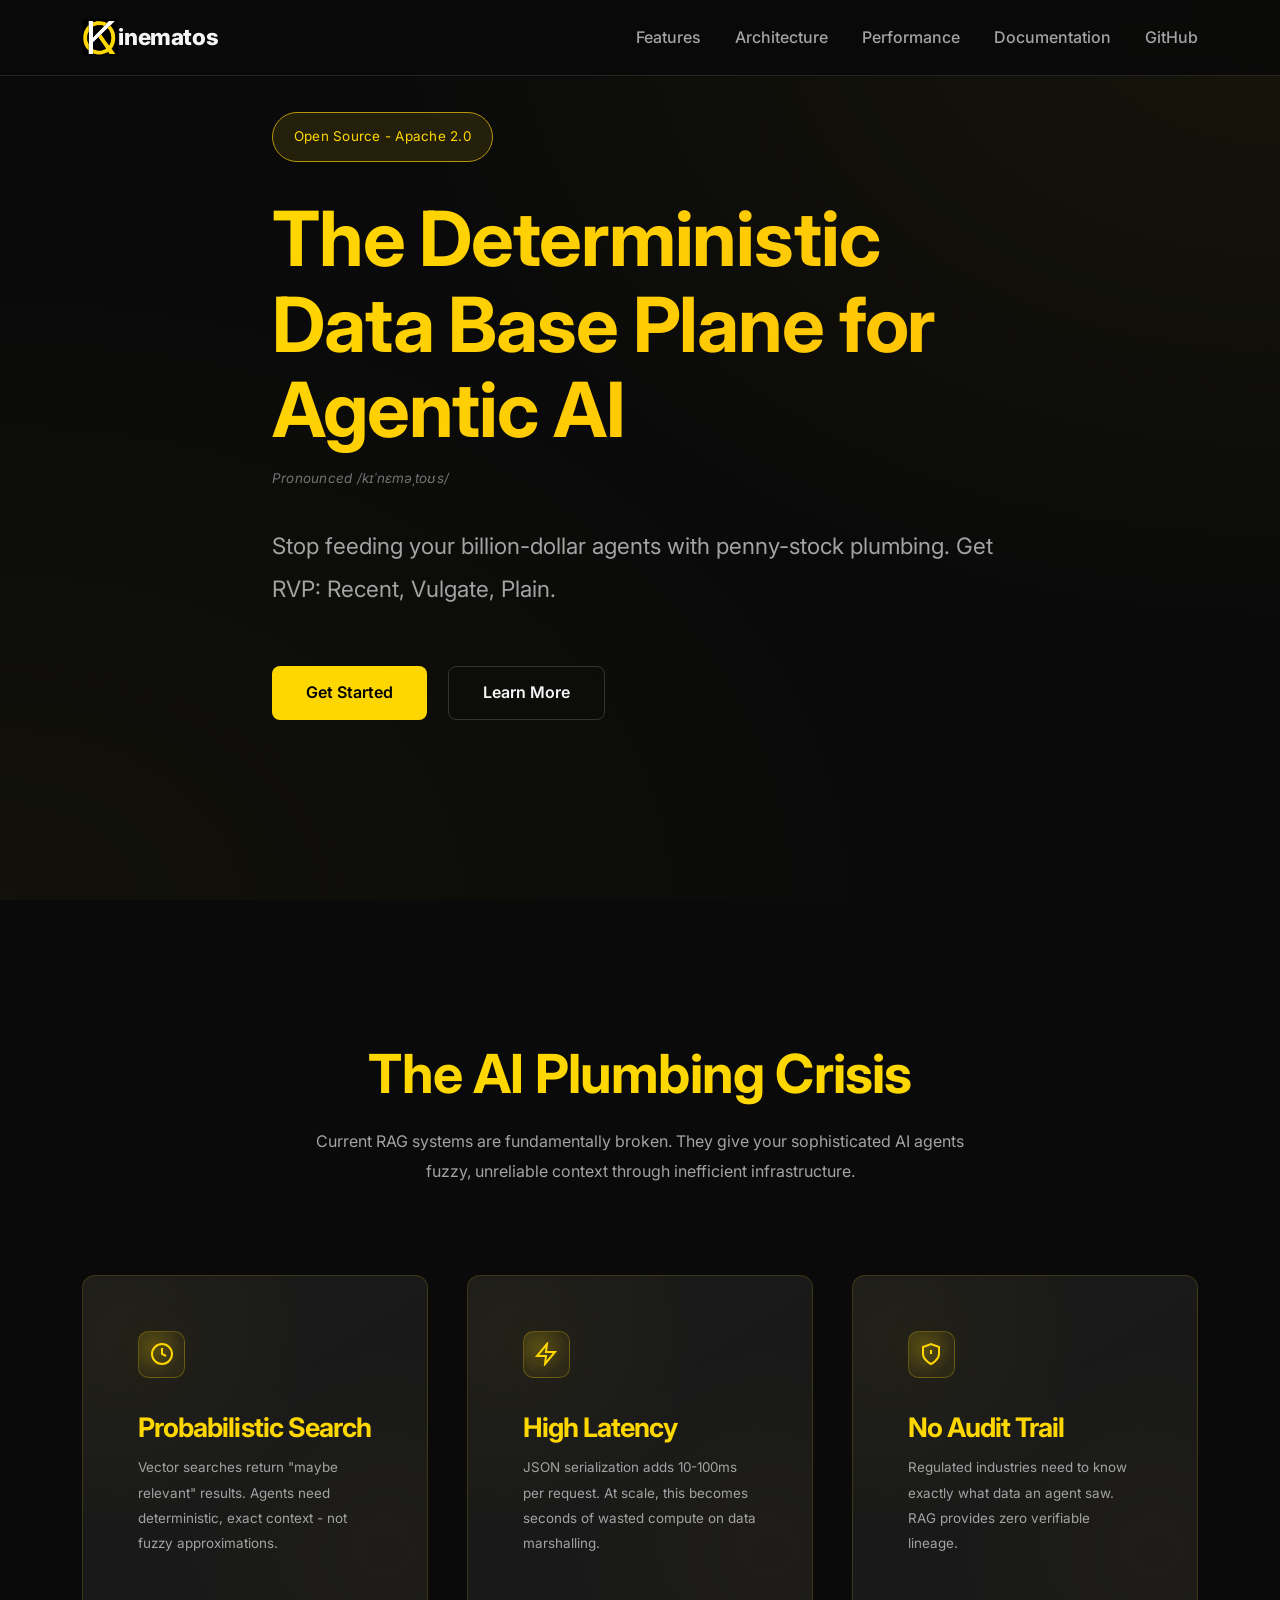
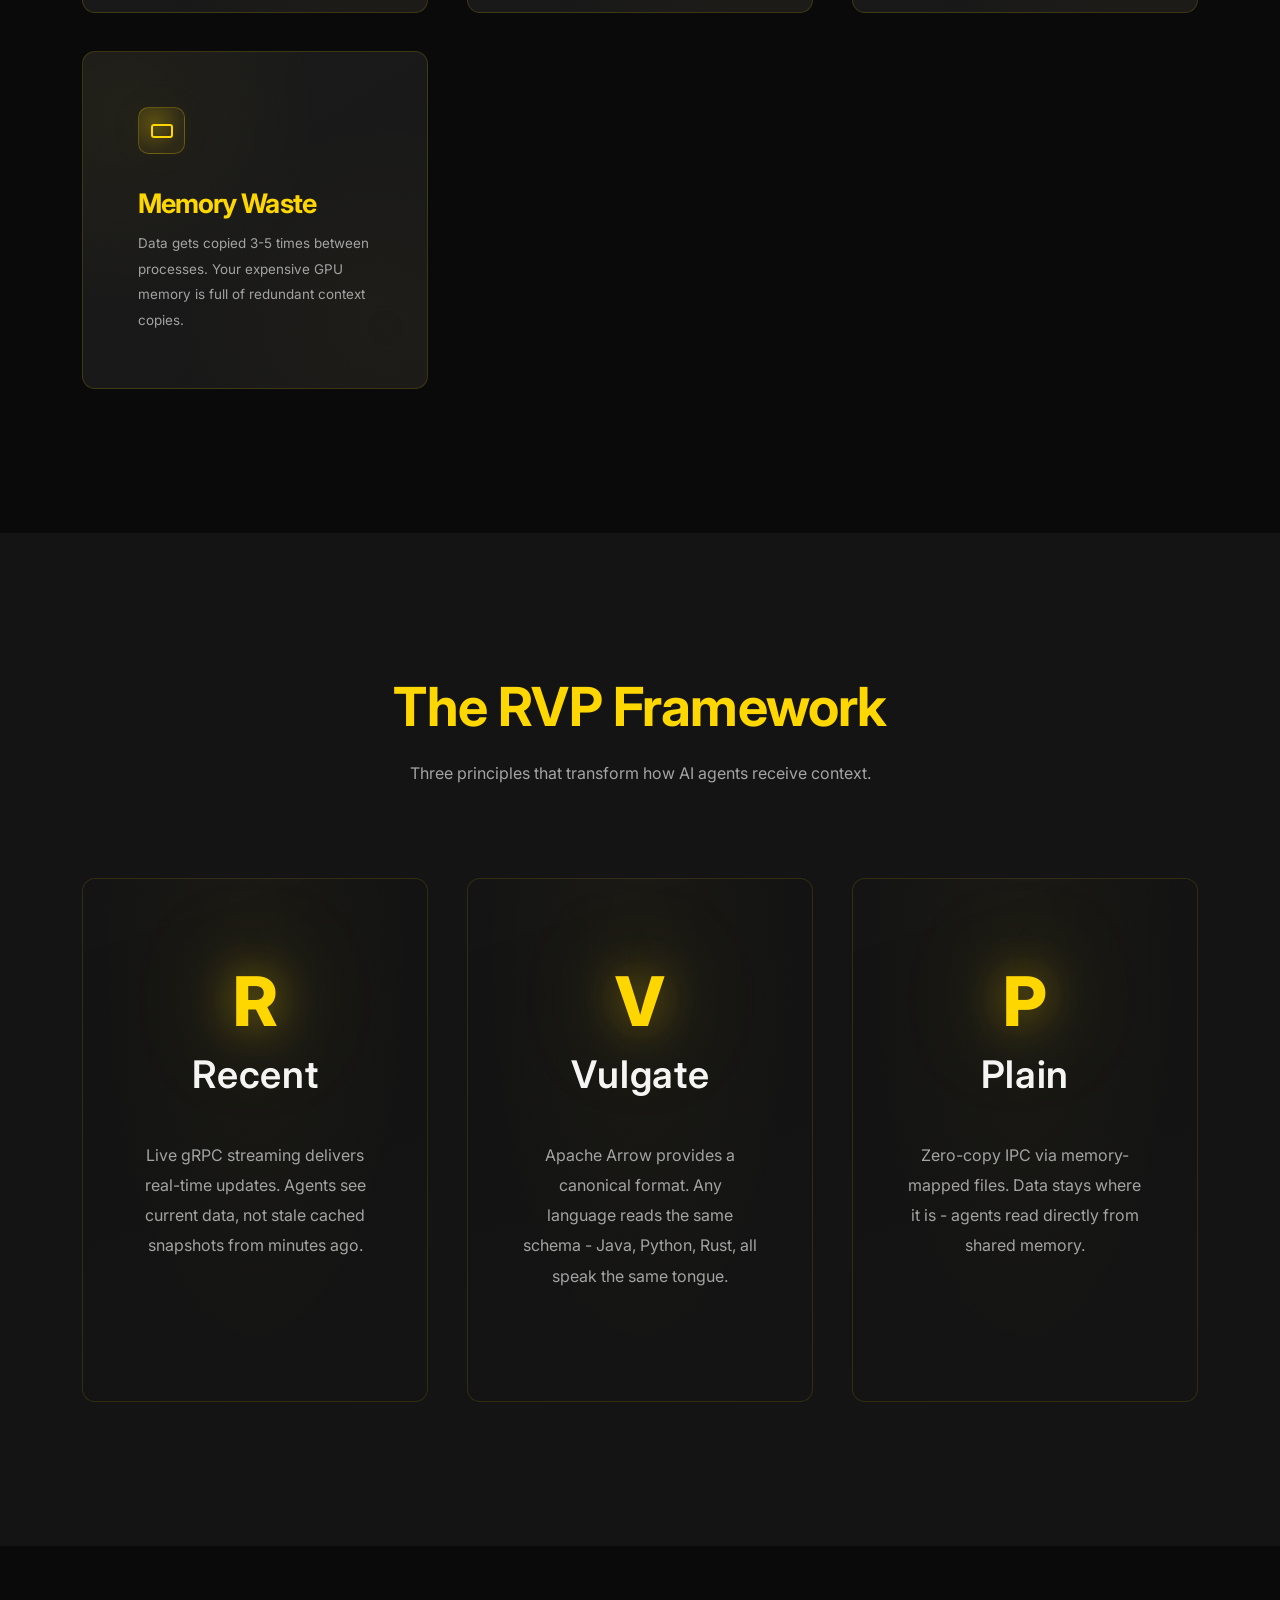
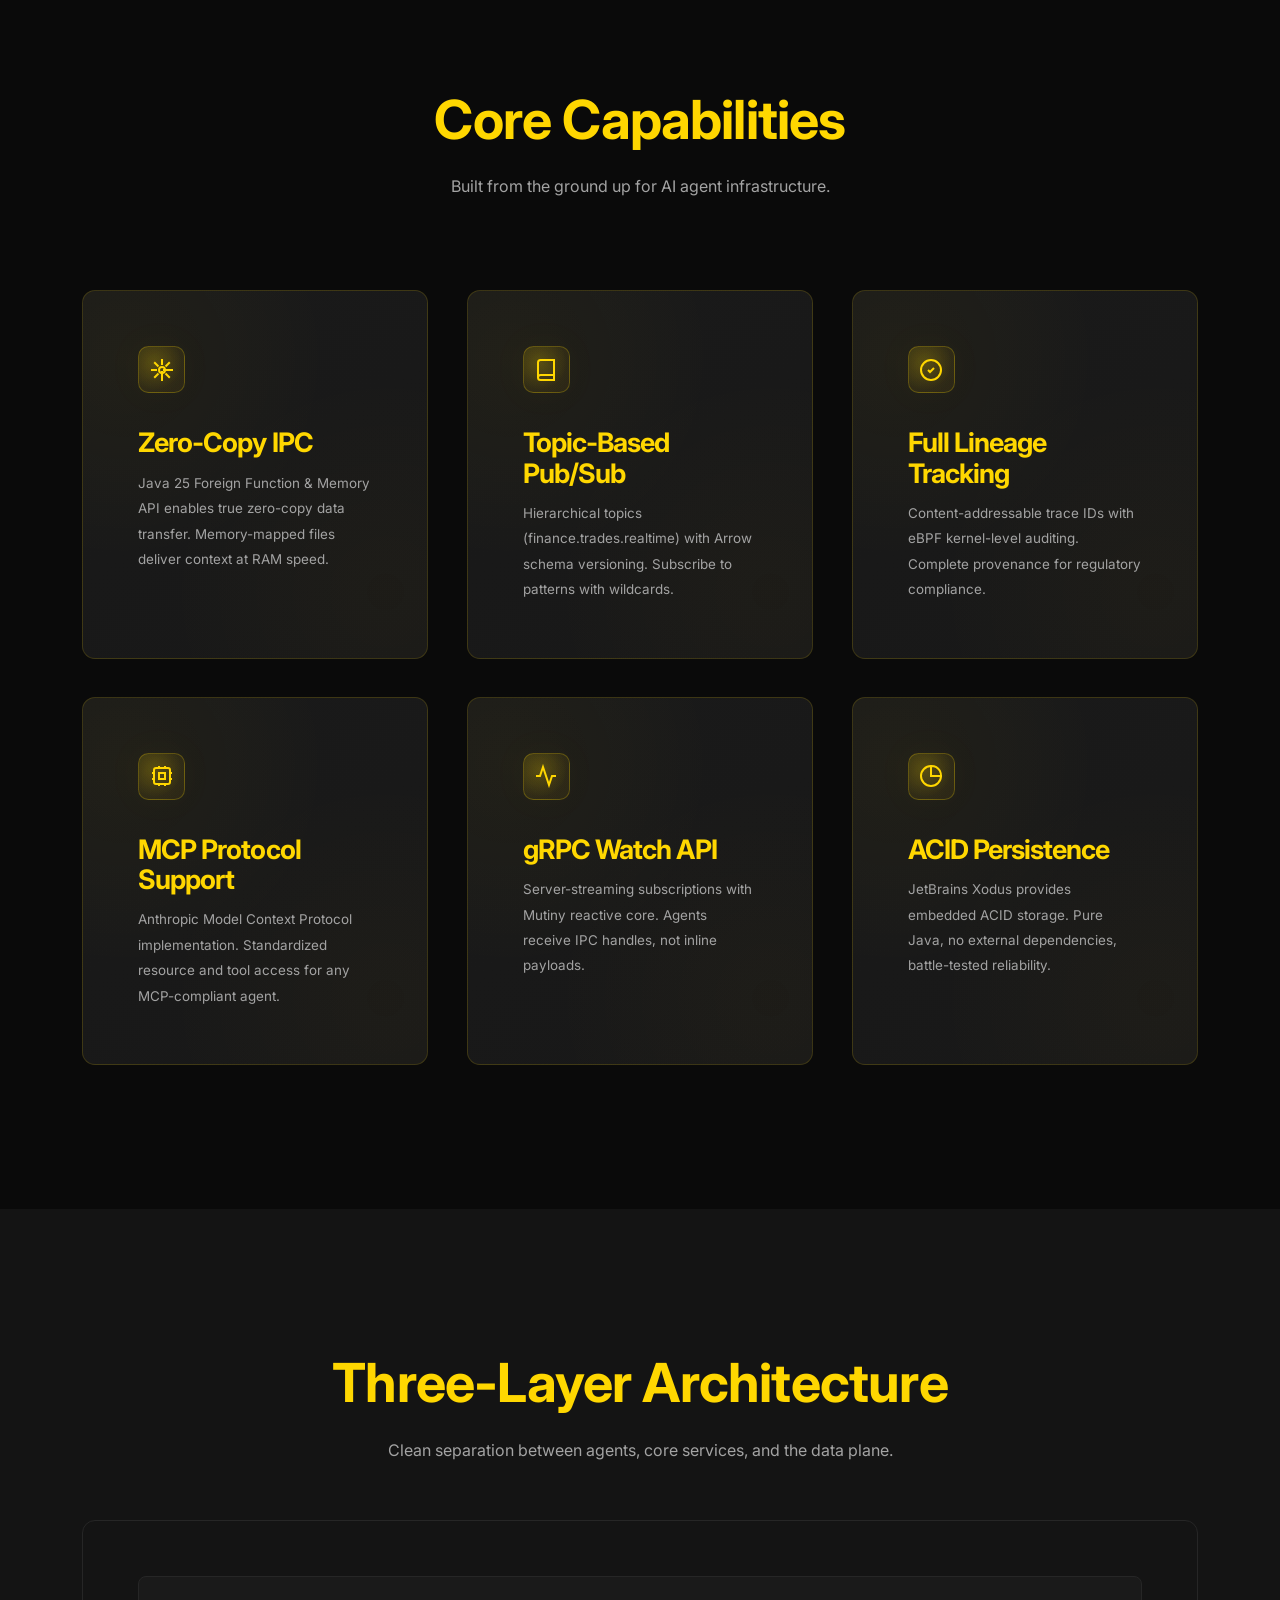
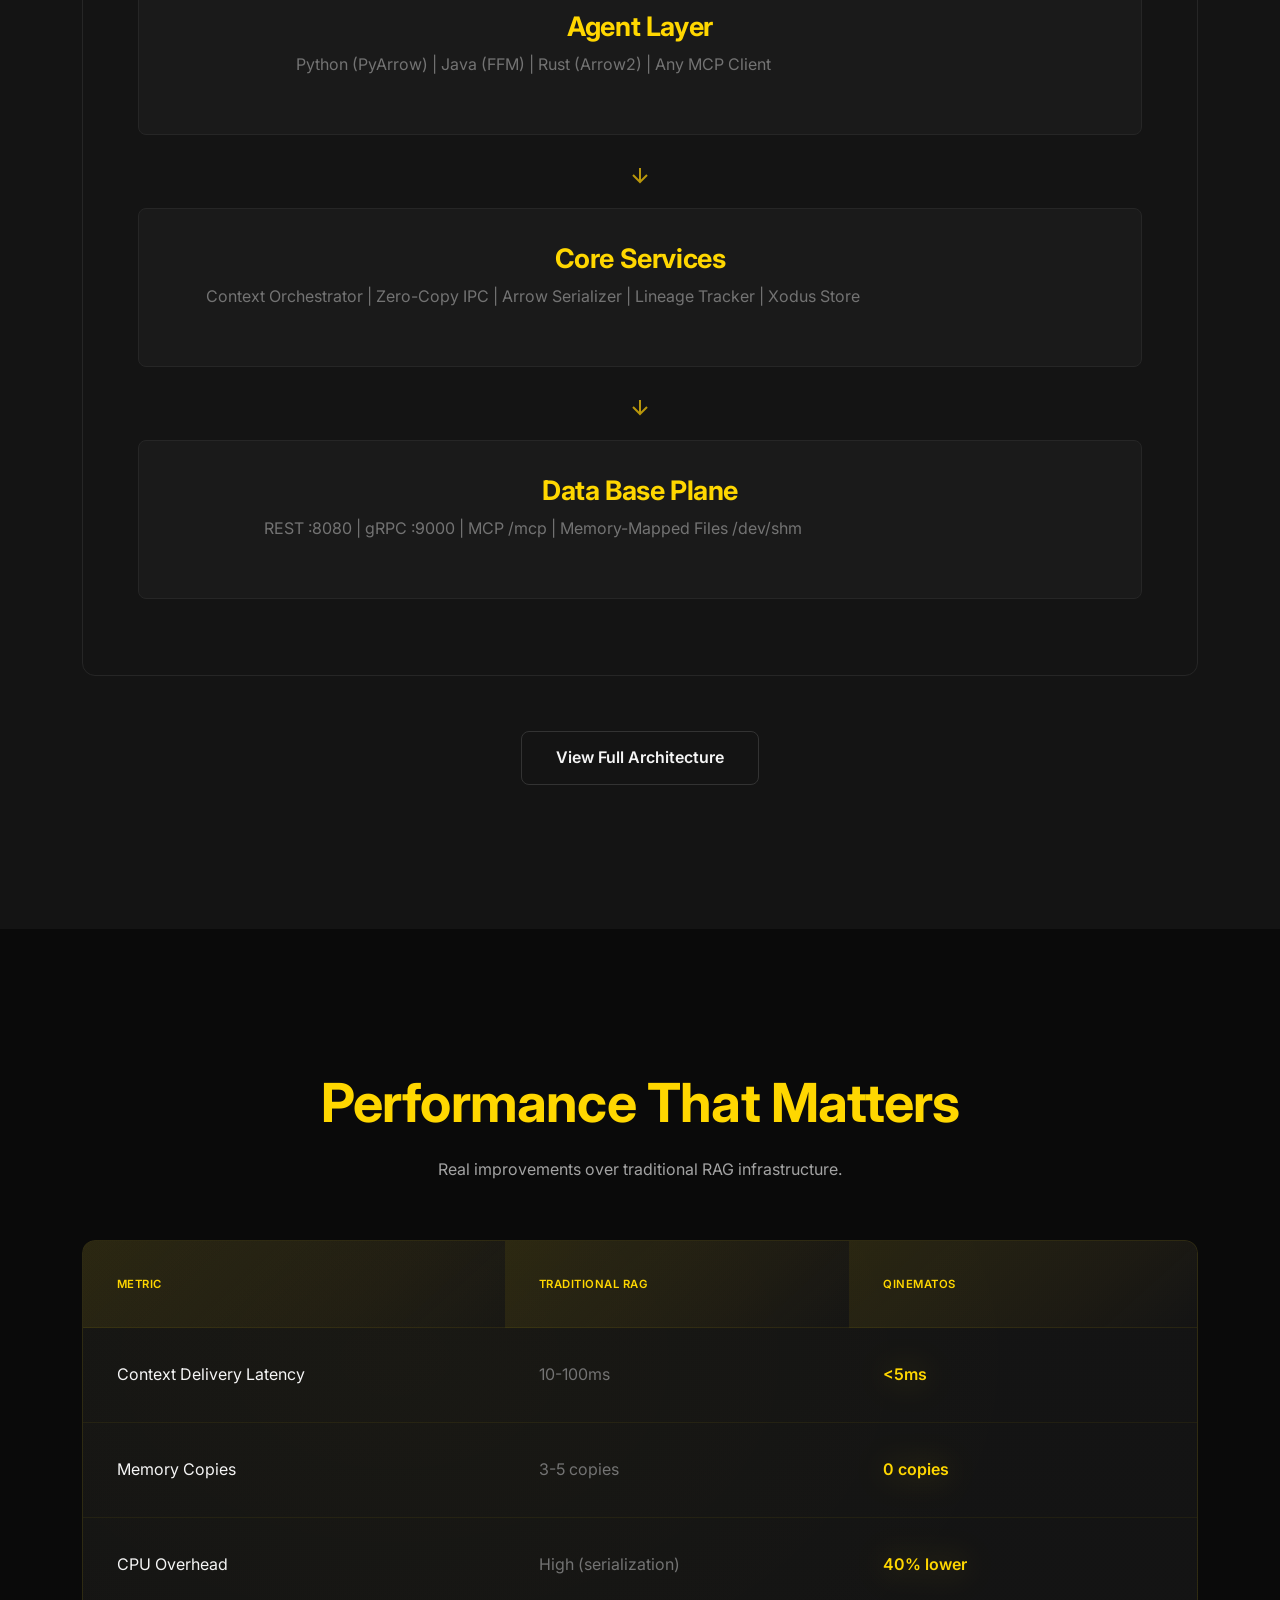
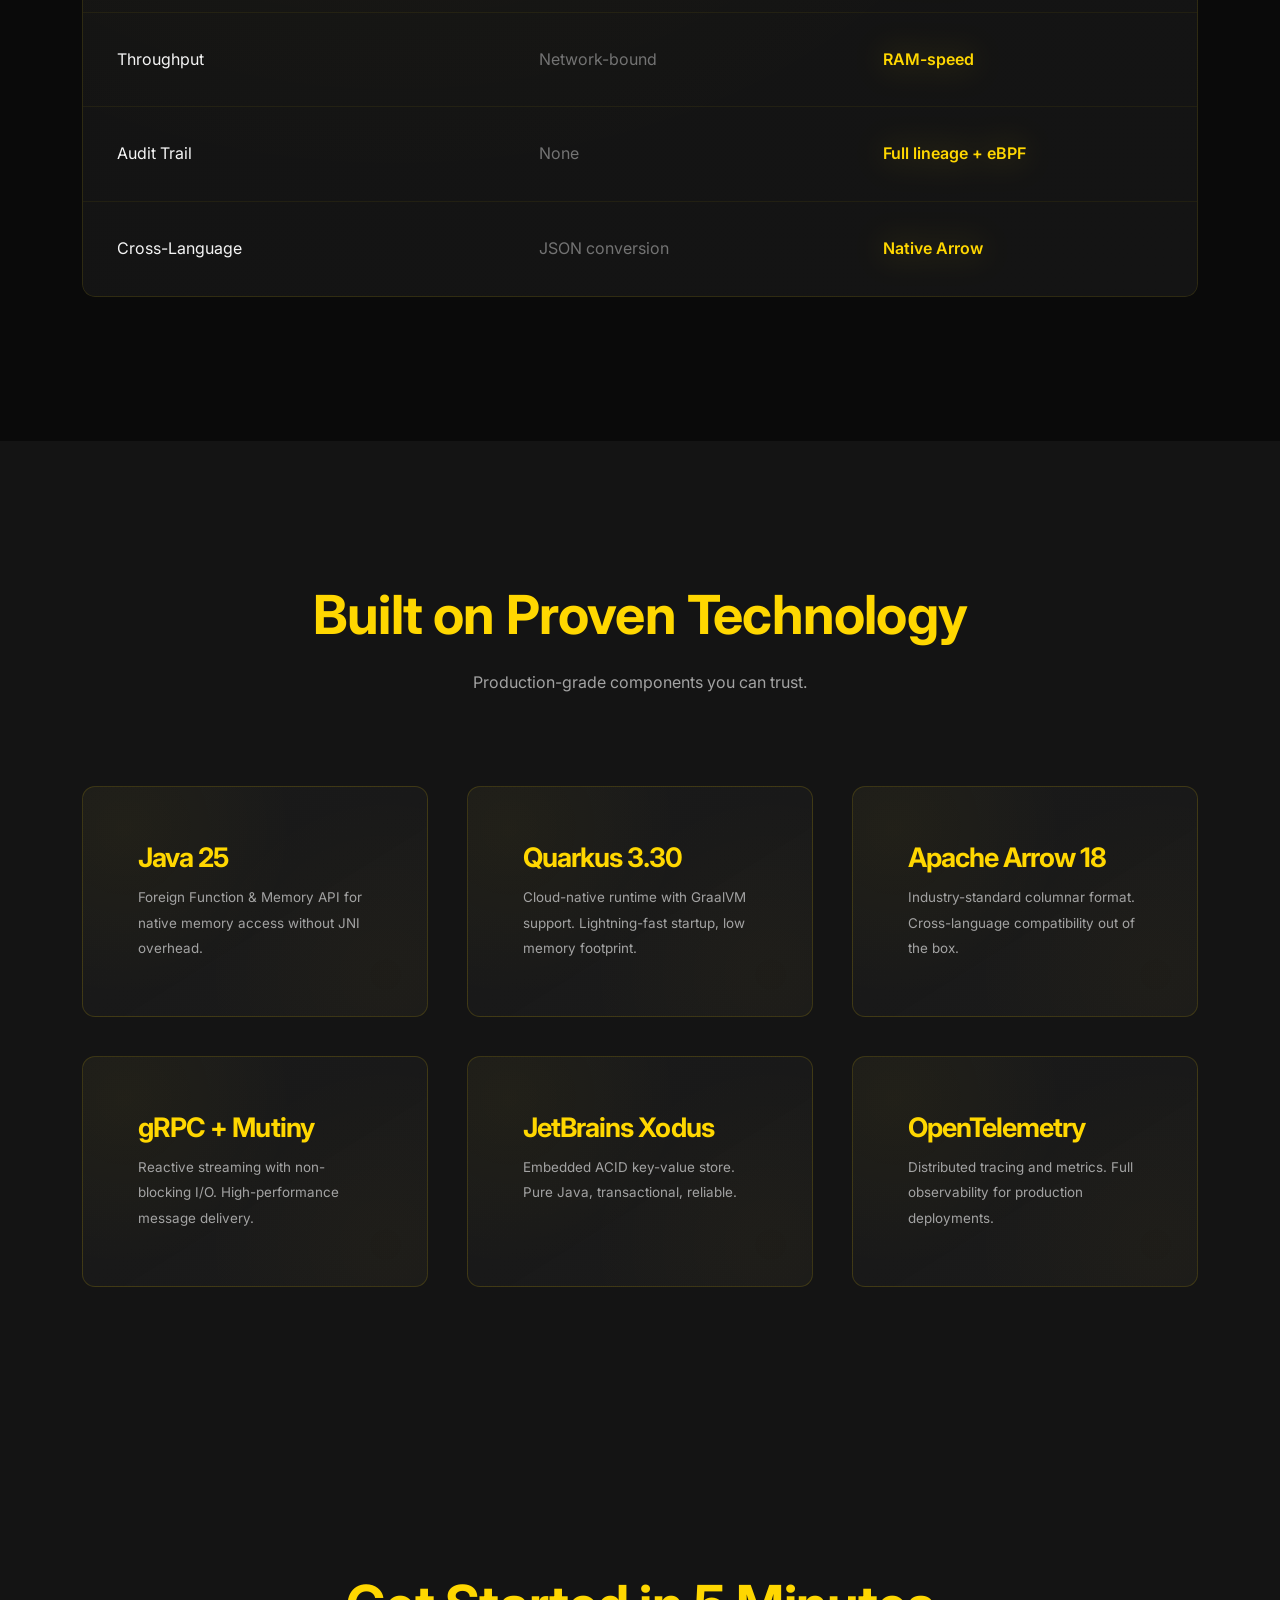
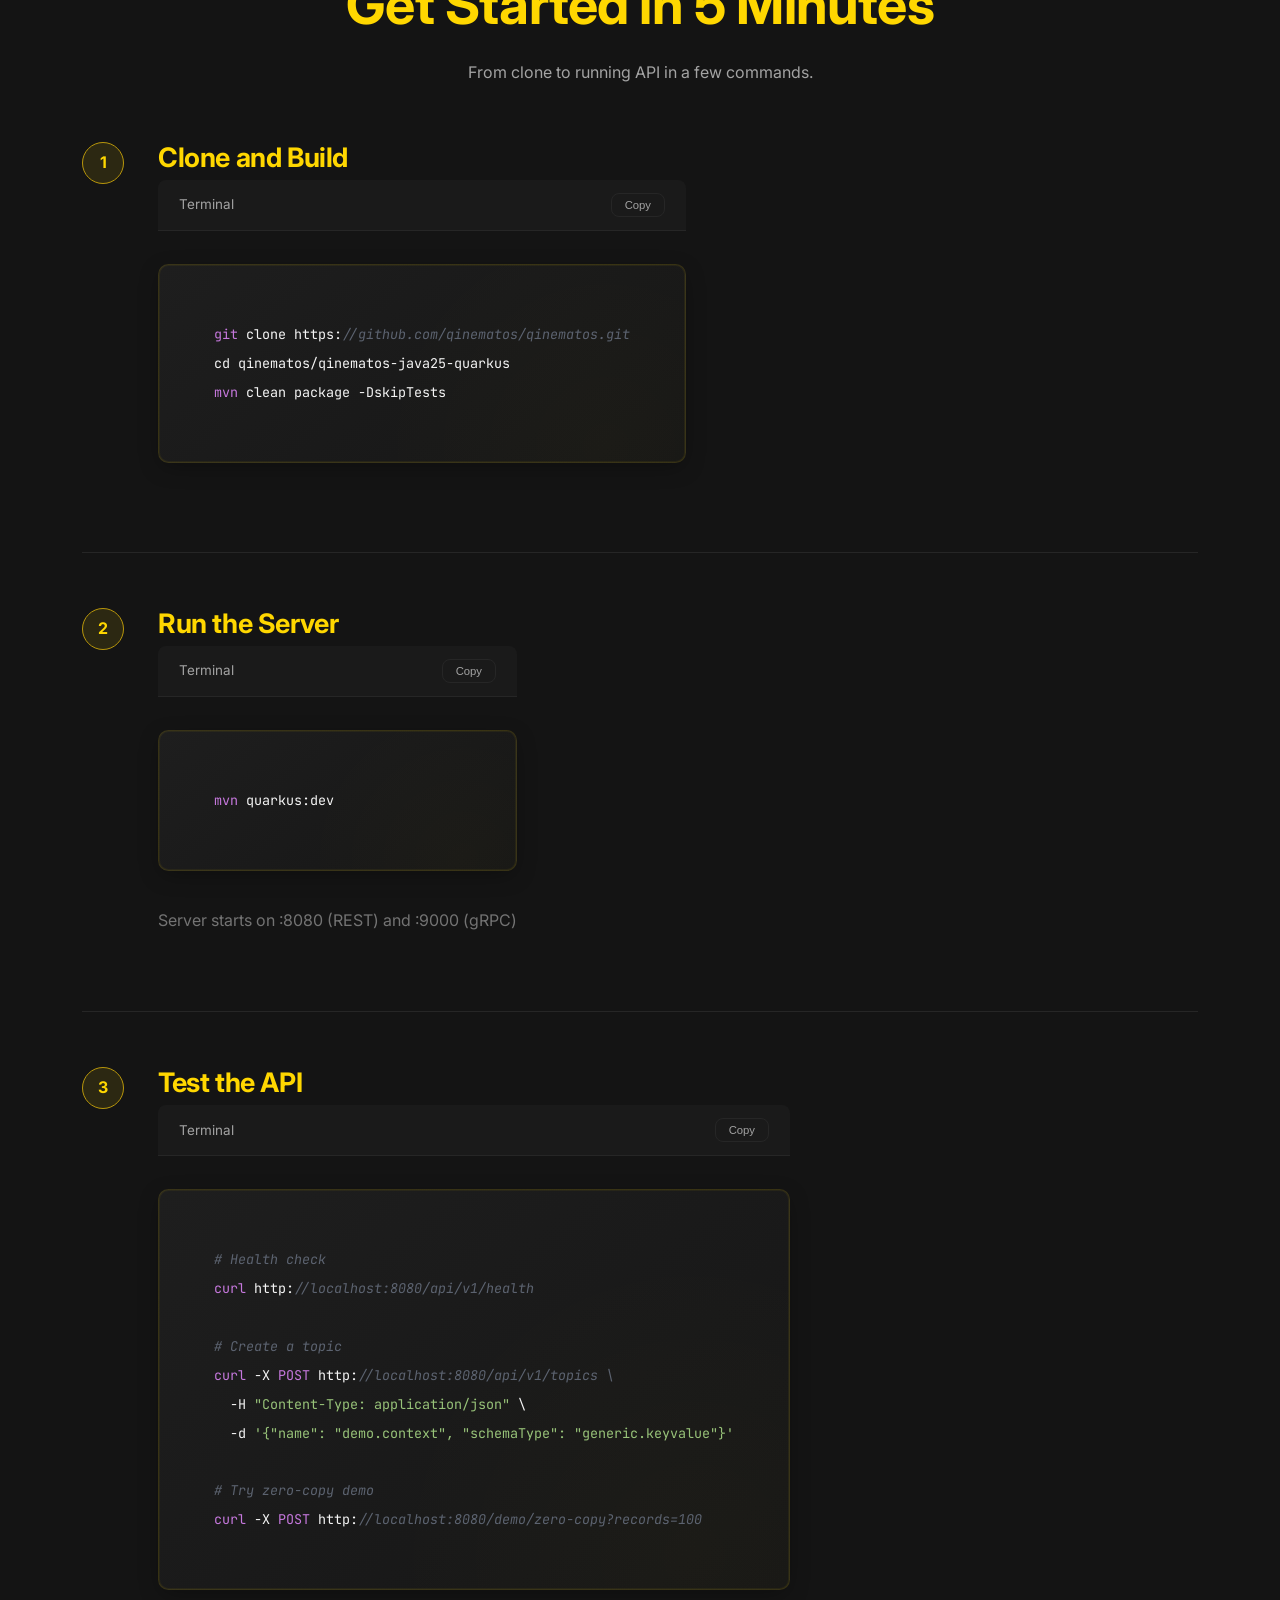
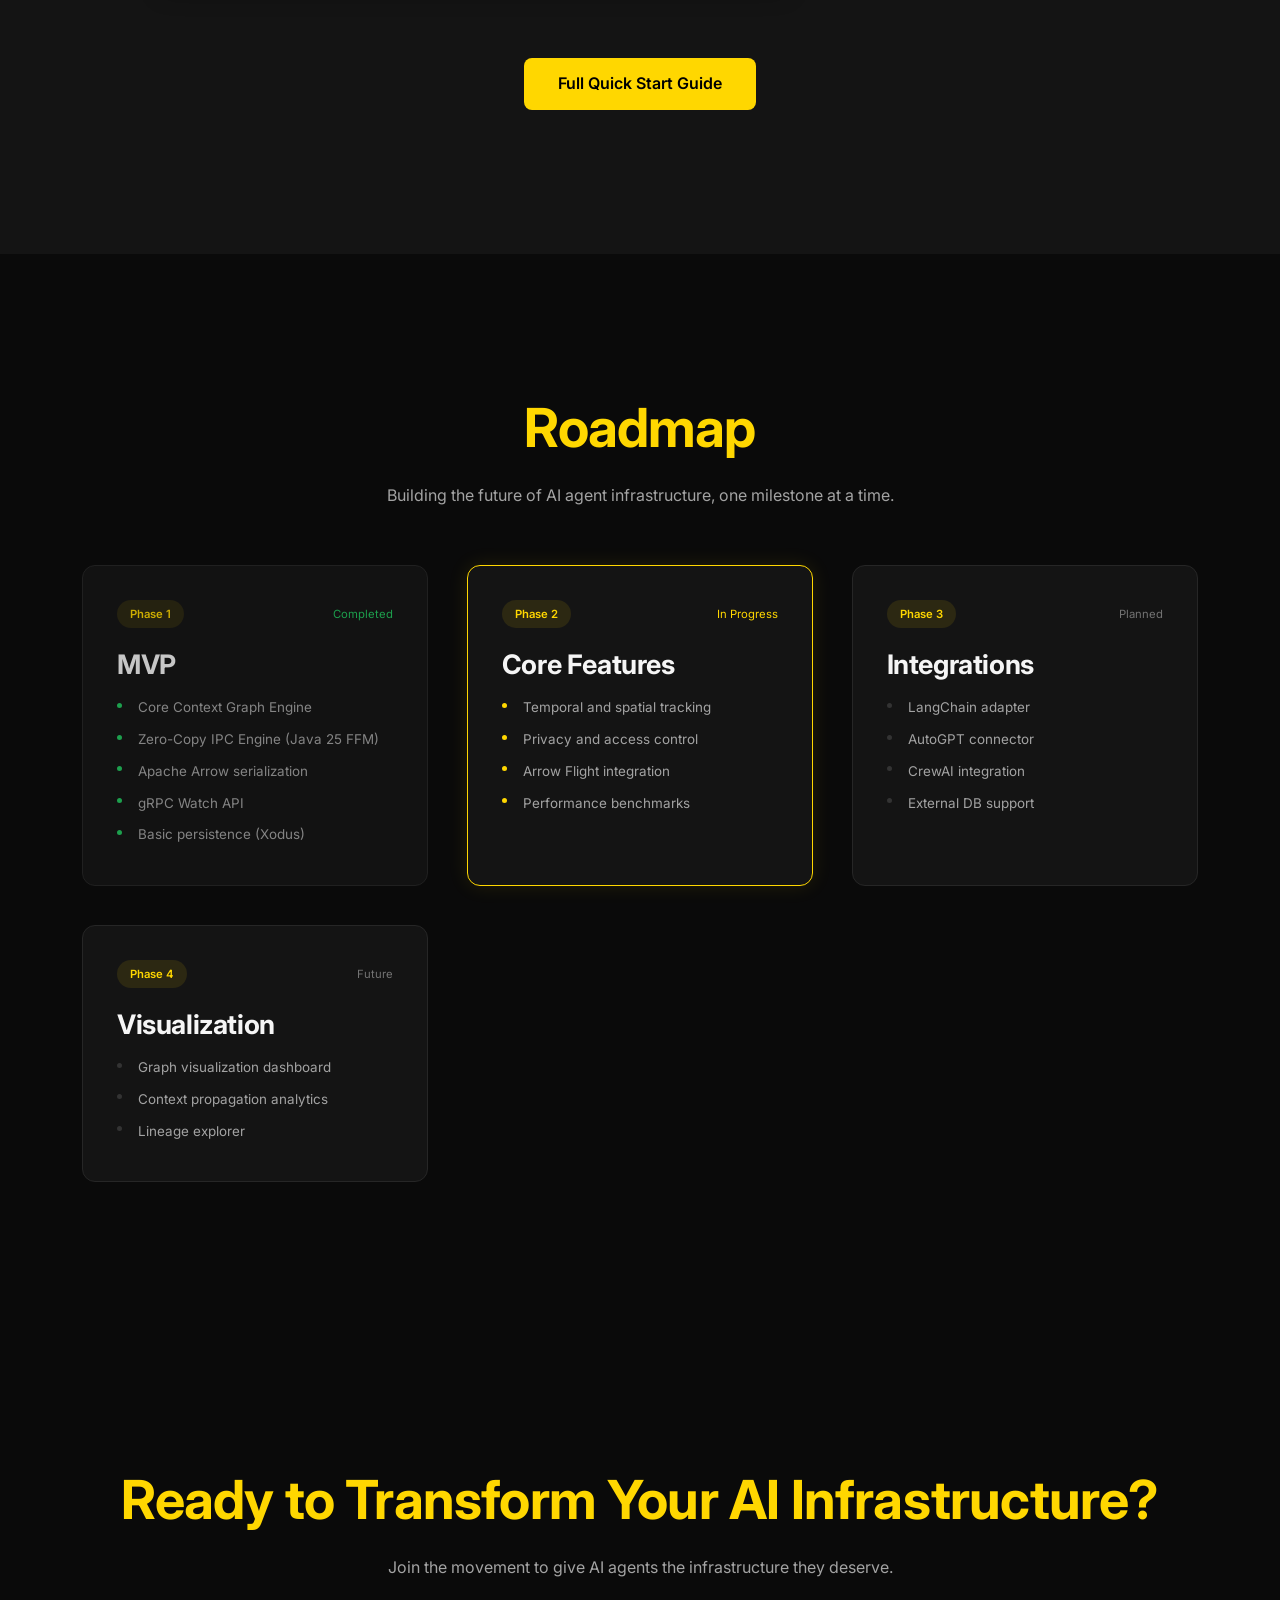
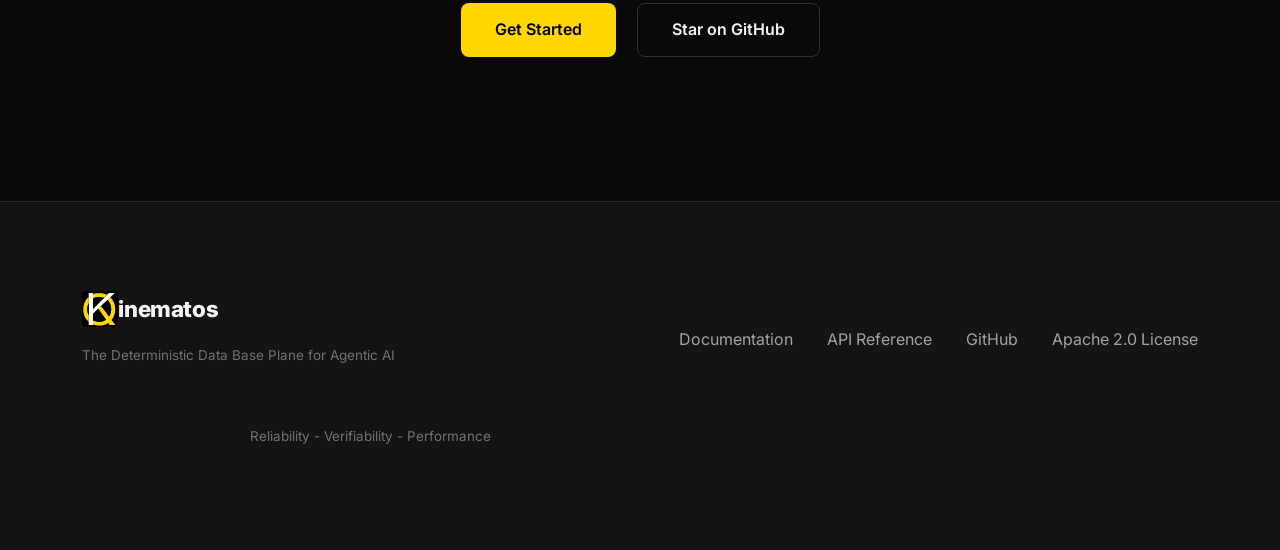
==== commit 6ff9968f: "Update logo text in multiple HTML files for consistency" ====
--- a/index.html
+++ b/index.html
@@ -25,7 +25,7 @@
   <!-- Header -->
   <header>
     <nav>
-      <a href="/" class="logo"><img src="images/favicon.svg" alt="" aria-hidden="true" class="logo-icon">Q<span>inematos</span></a>
+      <a href="/" class="logo"><img src="images/favicon.svg" alt="" aria-hidden="true" class="logo-icon"><span>inematos</span></a>
       <button class="nav-toggle" aria-label="Toggle navigation">
         <span></span>
         <span></span>
@@ -36,7 +36,7 @@
         <li><a href="#architecture">Architecture</a></li>
         <li><a href="#performance">Performance</a></li>
         <li><a href="docs/">Documentation</a></li>
-        <li><a href="https://github.com/qinematos" target="_blank" rel="noopener noreferrer">GitHub</a></li>
+        <li><a href="https://github.com/qinematos" target="_blank">GitHub</a></li>
       </ul>
     </nav>
   </header>
@@ -416,7 +416,7 @@
       <p class="section-lead text-center cta-lead compact">Join the movement to give AI agents the infrastructure they deserve.</p>
       <div class="hero-cta hero-actions">
         <a href="docs/quick-start.html" class="btn btn-primary">Get Started</a>
-        <a href="https://github.com/qinematos" class="btn btn-secondary" target="_blank" rel="noopener noreferrer">Star on GitHub</a>
+        <a href="https://github.com/qinematos" class="btn btn-secondary" target="_blank">Star on GitHub</a>
       </div>
     </div>
   </section>
@@ -426,14 +426,14 @@
     <div class="container">
       <div class="footer-content">
         <div>
-          <a href="/" class="logo"><img src="images/favicon.svg" alt="" aria-hidden="true" class="logo-icon">Q<span>inematos</span></a>
+          <a href="/" class="logo"><img src="images/favicon.svg" alt="Qinematos logo" class="logo-icon"><span>inematos</span></a>
           <p class="footer-copy footer-subtext">The Deterministic Data Base Plane for Agentic AI</p>
         </div>
         <ul class="footer-links">
           <li><a href="docs/">Documentation</a></li>
           <li><a href="docs/api-reference.html">API Reference</a></li>
-          <li><a href="https://github.com/qinematos" target="_blank" rel="noopener noreferrer">GitHub</a></li>
-          <li><a href="https://github.com/qinematos/qinematos/blob/main/LICENSE" target="_blank" rel="noopener noreferrer">Apache 2.0 License</a></li>
+          <li><a href="https://github.com/qinematos" target="_blank">GitHub</a></li>
+          <li><a href="https://github.com/qinematos/qinematos/blob/main/LICENSE" target="_blank">Apache 2.0 License</a></li>
         </ul>
       </div>
       <div class="footer-bottom">
--- a/css/style.css
+++ b/css/style.css
@@ -96,10 +96,9 @@
   line-height: var(--rhythm-compressed);
   letter-spacing: var(--tracking-condensed);
   margin-bottom: var(--space-cell);
-  margin-top: var(--space-tissue);
-}
-
-h1 { font-size: var(--type-display); margin-top: 0; }
+}
+
+h1 { font-size: var(--type-display); }
 h2 { font-size: var(--type-header); }
 h3 { font-size: var(--type-subheader); }
 h4 { font-size: var(--type-heading); }
@@ -109,11 +108,6 @@
   color: var(--text-secondary);
   line-height: var(--rhythm-extended);
   max-width: var(--content-width-prose);
-}
-
-/* Add space after headings before content */
-h2 + p, h3 + p, h4 + p {
-  margin-top: var(--space-molecule);
 }
 
 a {
@@ -191,7 +185,6 @@
   letter-spacing: var(--tracking-condensed);
   display: inline-flex;
   align-items: center;
-  gap: var(--space-atom);
 }
 
 .logo-icon {
@@ -209,16 +202,11 @@
 /* Pronunciation guide under hero heading */
 .pronunciation {
   font-size: var(--type-small);
-  color: var(--text-secondary);
+  color: var(--text-muted);
   font-style: italic;
   letter-spacing: var(--tracking-open);
-  margin-bottom: var(--space-organ);
-  margin-top: var(--space-molecule);
-  padding: var(--space-atom) var(--space-molecule);
-  background: rgba(255, 215, 0, 0.05);
-  border-left: 2px solid var(--accent-dim);
-  border-radius: var(--space-quantum);
-  display: inline-block;
+  margin-bottom: var(--space-tissue);
+  margin-top: calc(-1 * var(--space-cell));
 }
 
 .nav-links {
@@ -353,7 +341,6 @@
   font-size: var(--type-subtitle);
   color: var(--text-secondary);
   margin-bottom: var(--space-organ);
-  margin-top: var(--space-tissue);
   max-width: var(--content-width-prose);
   line-height: var(--rhythm-extended);
 }
@@ -486,7 +473,6 @@
 .feature-card h3 {
   font-size: var(--type-heading);
   margin-bottom: var(--space-molecule);
-  margin-top: 0;
   letter-spacing: var(--tracking-ultra-tight);
 }
 
@@ -494,7 +480,6 @@
   font-size: var(--type-small);
   margin: 0;
   line-height: var(--rhythm-extended);
-  margin-top: var(--space-molecule);
 }
 
 /* RVP Section */
@@ -581,13 +566,6 @@
   letter-spacing: var(--tracking-open);
 }
 
-.rvp-card p {
-  font-size: var(--type-small);
-  line-height: var(--rhythm-extended);
-  margin-top: var(--space-molecule);
-  color: var(--text-secondary);
-}
-
 /* Performance Table */
 /* Performance Table Wrapper for horizontal scrolling */
 .table-wrapper {
@@ -775,13 +753,7 @@
 
 .arch-layer h4 {
   color: var(--accent-primary);
-  margin-bottom: var(--space-molecule);
-  margin-top: 0;
-}
-
-.arch-layer p {
-  margin: 0;
-  margin-top: var(--space-atom);
+  margin-bottom: var(--space-atom);
 }
 
 .arch-arrow {
@@ -880,12 +852,7 @@
 }
 
 .step-content h4 {
-  margin-bottom: var(--space-molecule);
-  margin-top: 0;
-}
-
-.step-content p {
-  margin-top: var(--space-molecule);
+  margin-bottom: var(--space-atom);
 }
 
 /* Footer */
@@ -1073,11 +1040,10 @@
 .section-lead {
   max-width: min(calc(var(--content-width-medium) * 0.58), var(--content-width-narrow));
   margin: 0 auto var(--space-organ);
-  margin-top: var(--space-molecule);
 }
 
 .section-lead.compact {
-  margin-bottom: var(--space-tissue);
+  margin-bottom: var(--space-cell);
 }
 
 .section-actions {
@@ -1400,20 +1366,18 @@
 .roadmap-phase li {
   color: var(--text-secondary);
   font-size: var(--type-small);
-  padding: var(--space-atom) 0;
-  padding-left: var(--space-tissue);
+  padding: var(--space-quantum) 0;
+  padding-left: var(--space-cell);
   position: relative;
-  line-height: var(--rhythm-standard);
 }
 
 .roadmap-phase li::before {
   content: '';
   position: absolute;
-  left: var(--space-molecule);
-  top: 50%;
-  transform: translateY(-50%);
-  width: var(--space-atom);
-  height: var(--space-atom);
+  left: 0;
+  top: calc(var(--space-atom) + (var(--space-quantum) / 2));
+  width: var(--space-quantum);
+  height: var(--space-quantum);
   background: var(--border-light);
   border-radius: 50%;
 }
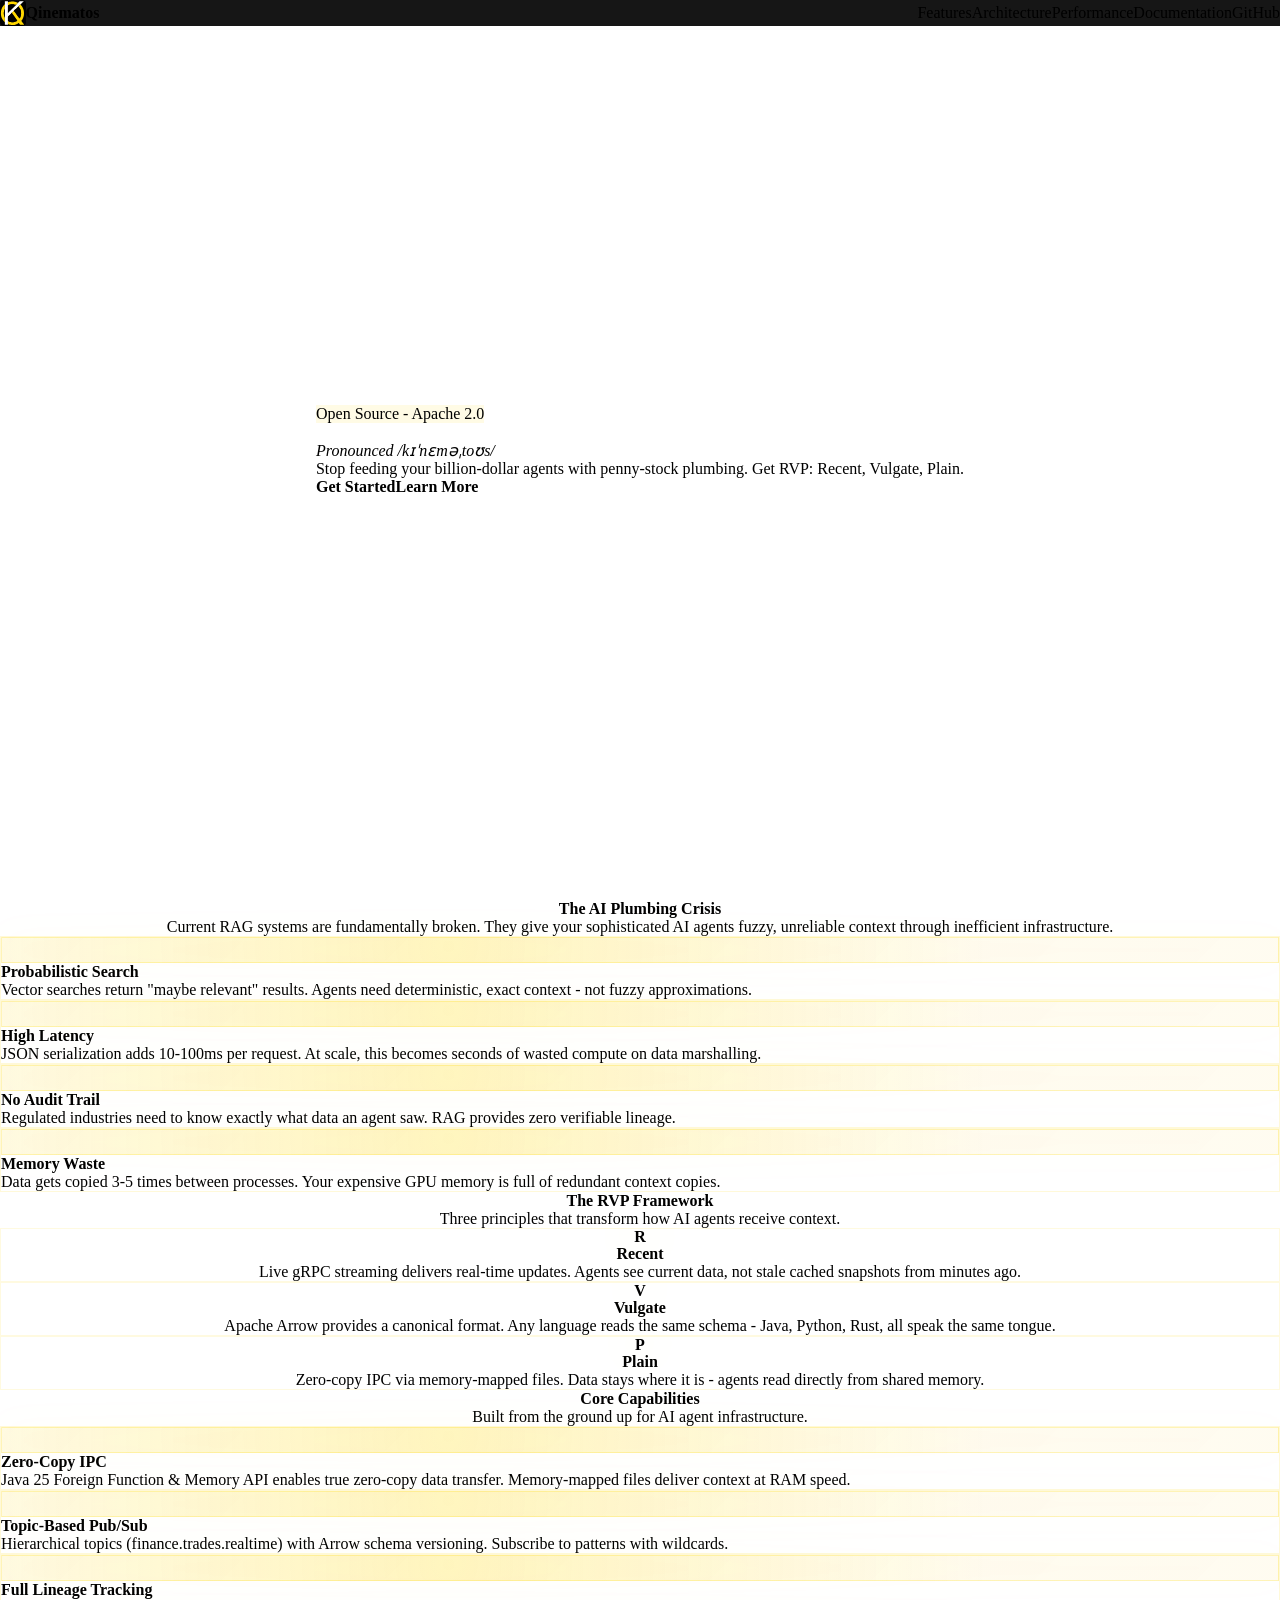
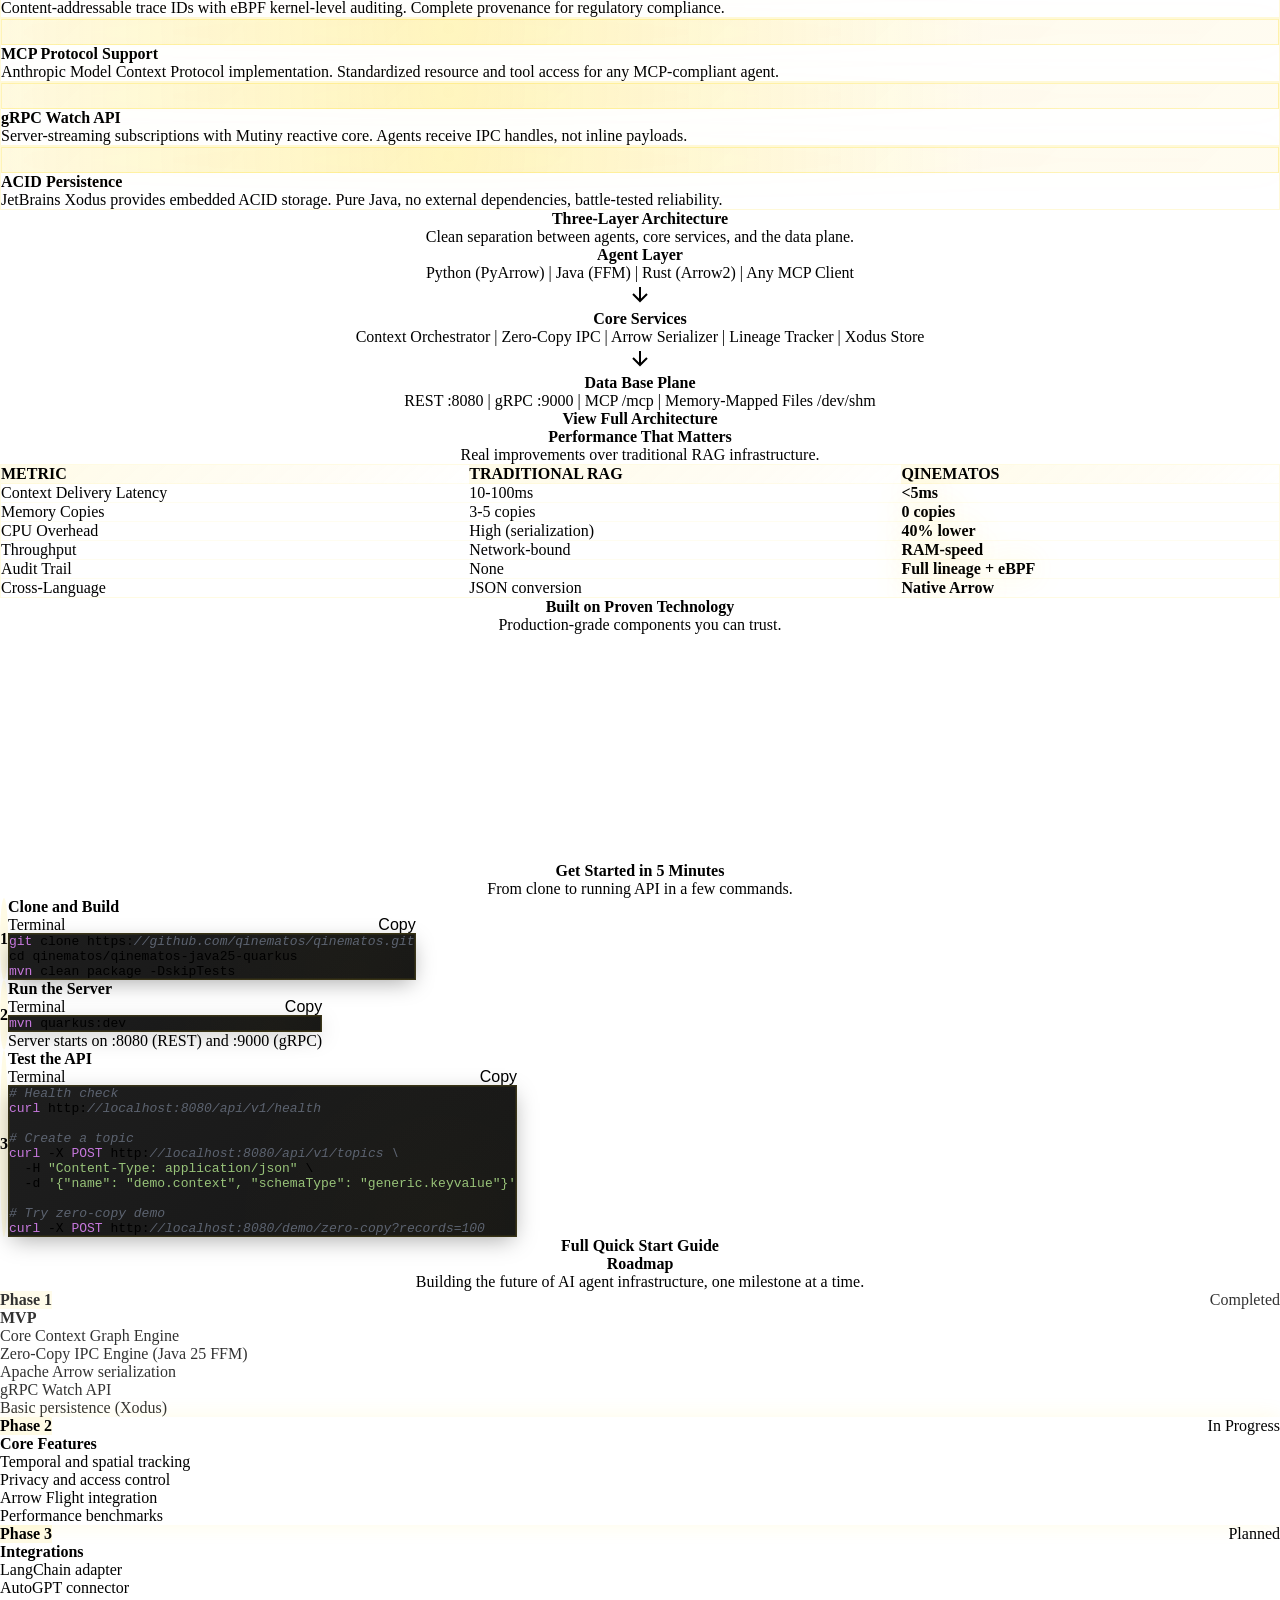
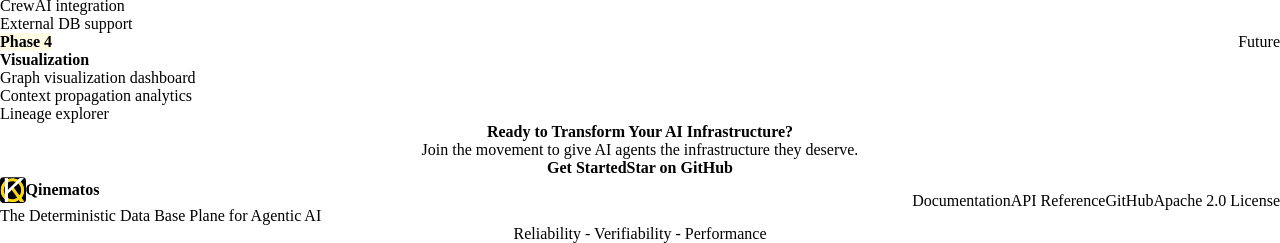
==== commit a975832c: "Resolve conflicts by accepting base branch changes Co-authored-by: KinematosRT <253099424+KinematosR" ====
--- a/index.html
+++ b/index.html
@@ -25,7 +25,7 @@
   <!-- Header -->
   <header>
     <nav>
-      <a href="/" class="logo"><img src="images/favicon.svg" alt="" aria-hidden="true" class="logo-icon"><span>inematos</span></a>
+      <a href="/" class="logo"><img src="images/favicon.svg" alt="" aria-hidden="true" class="logo-icon">Q<span>inematos</span></a>
       <button class="nav-toggle" aria-label="Toggle navigation">
         <span></span>
         <span></span>
@@ -426,7 +426,7 @@
     <div class="container">
       <div class="footer-content">
         <div>
-          <a href="/" class="logo"><img src="images/favicon.svg" alt="Qinematos logo" class="logo-icon"><span>inematos</span></a>
+          <a href="/" class="logo"><img src="images/favicon.svg" alt="Qinematos logo" class="logo-icon">Q<span>inematos</span></a>
           <p class="footer-copy footer-subtext">The Deterministic Data Base Plane for Agentic AI</p>
         </div>
         <ul class="footer-links">
--- a/css/style.css
+++ b/css/style.css
@@ -1,4 +1,3 @@
-/* Qinematos Website Styles
    Dark theme with Marvel yellow accents (Thunderbolts/Wonder Man style)
 */
 
@@ -185,6 +184,7 @@
   letter-spacing: var(--tracking-condensed);
   display: inline-flex;
   align-items: center;
+  gap: var(--space-atom);
 }
 
 .logo-icon {
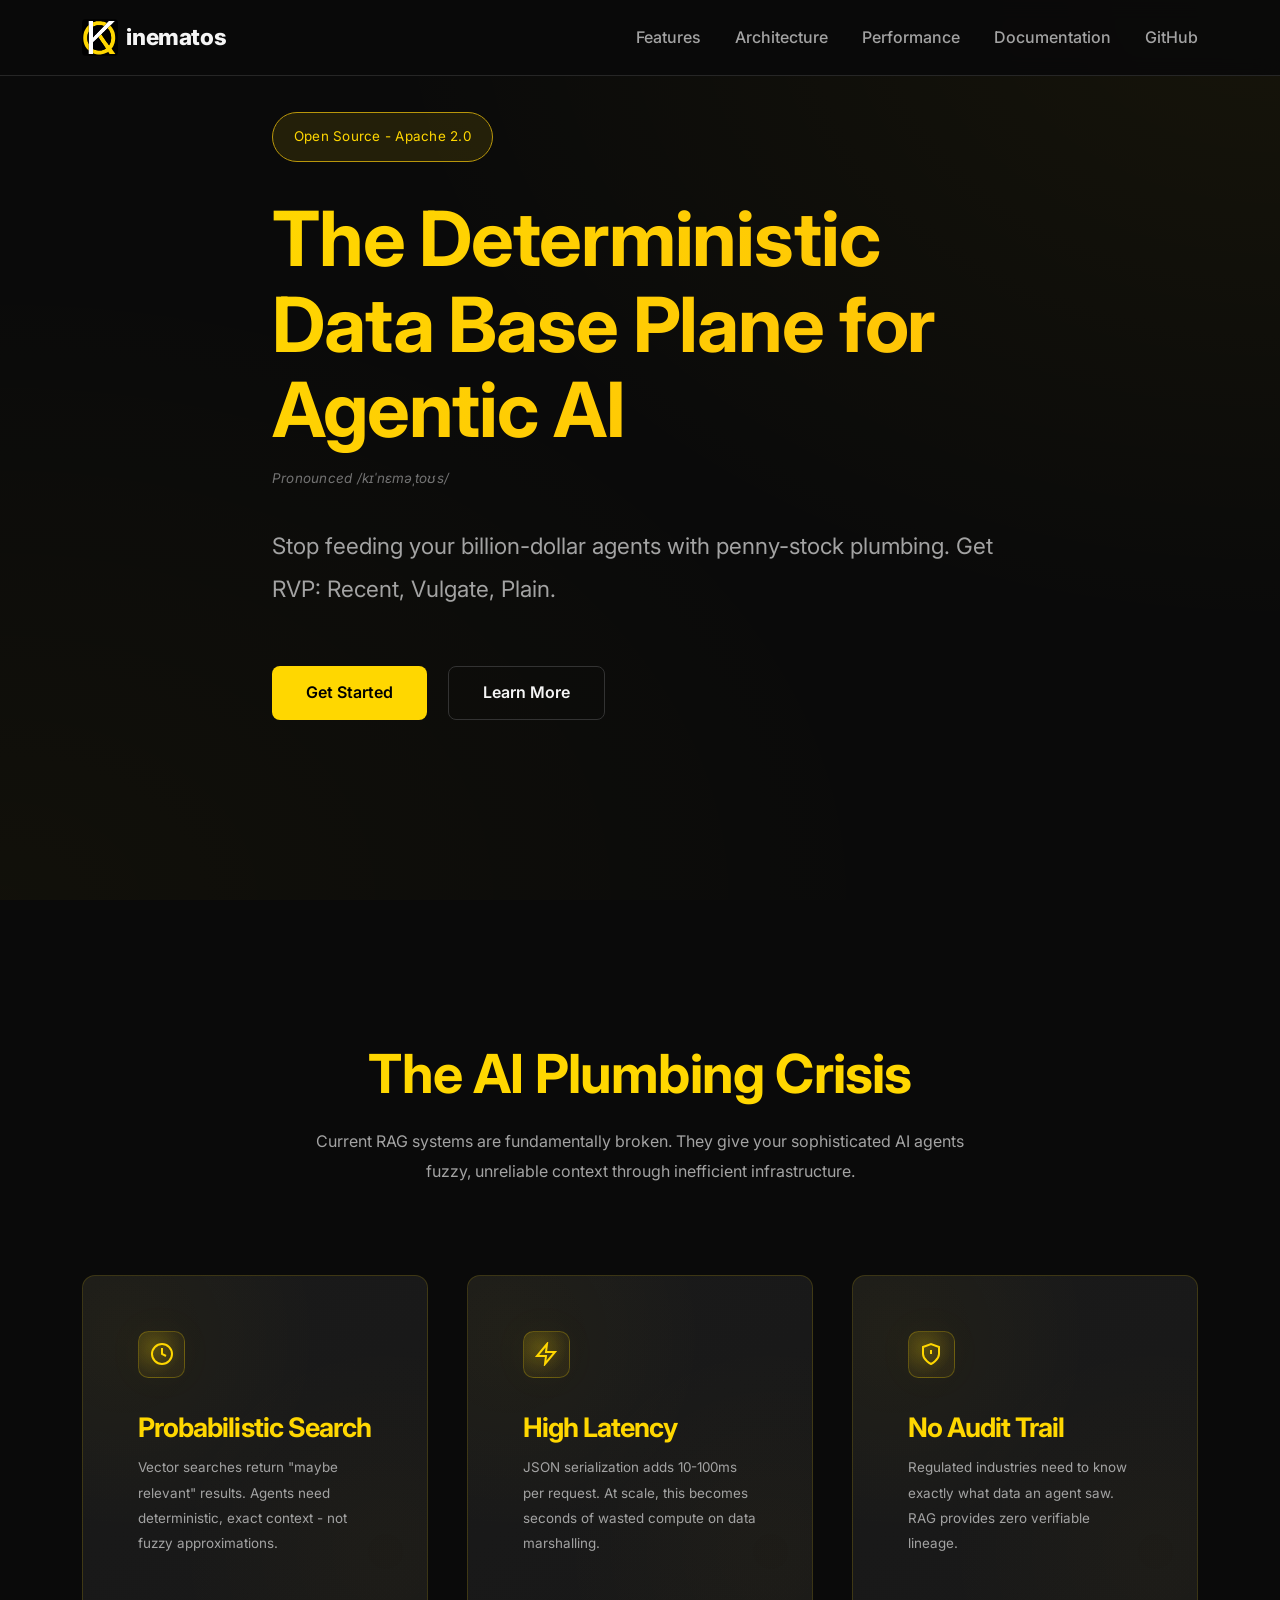
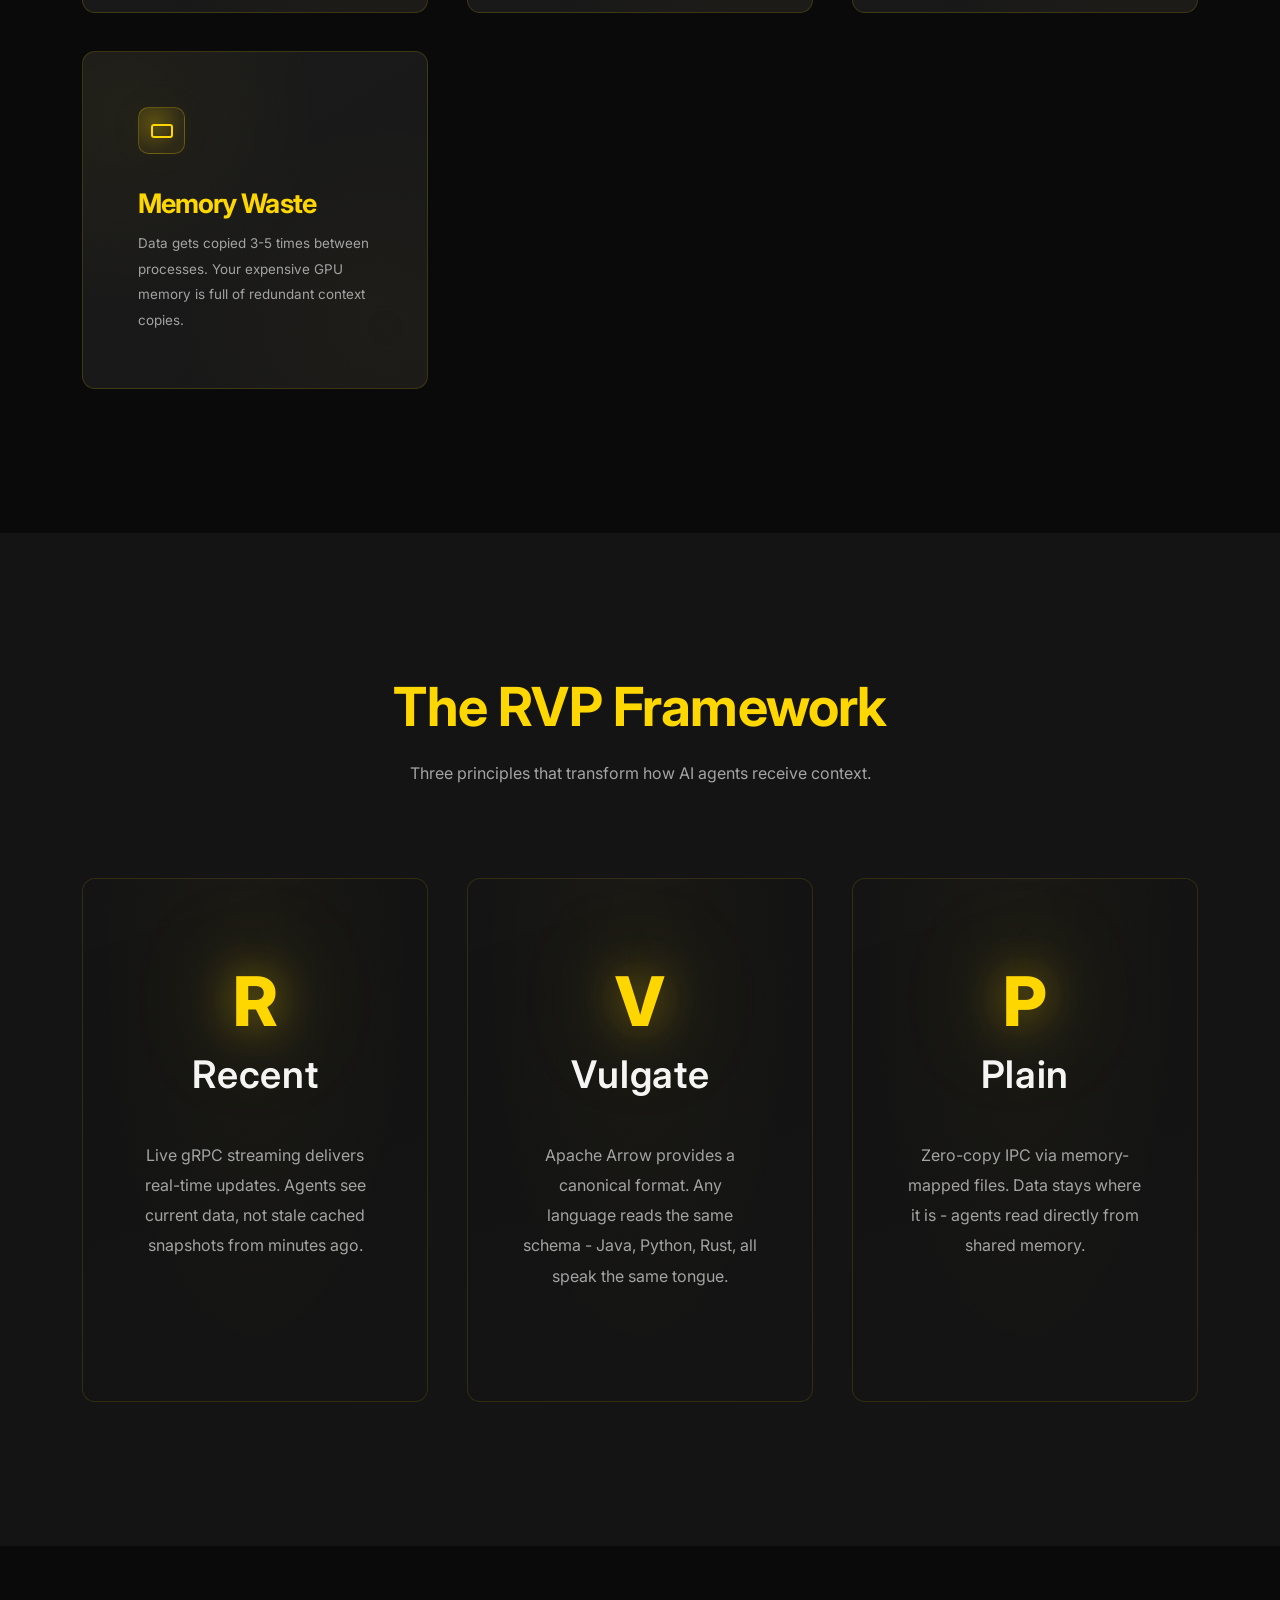
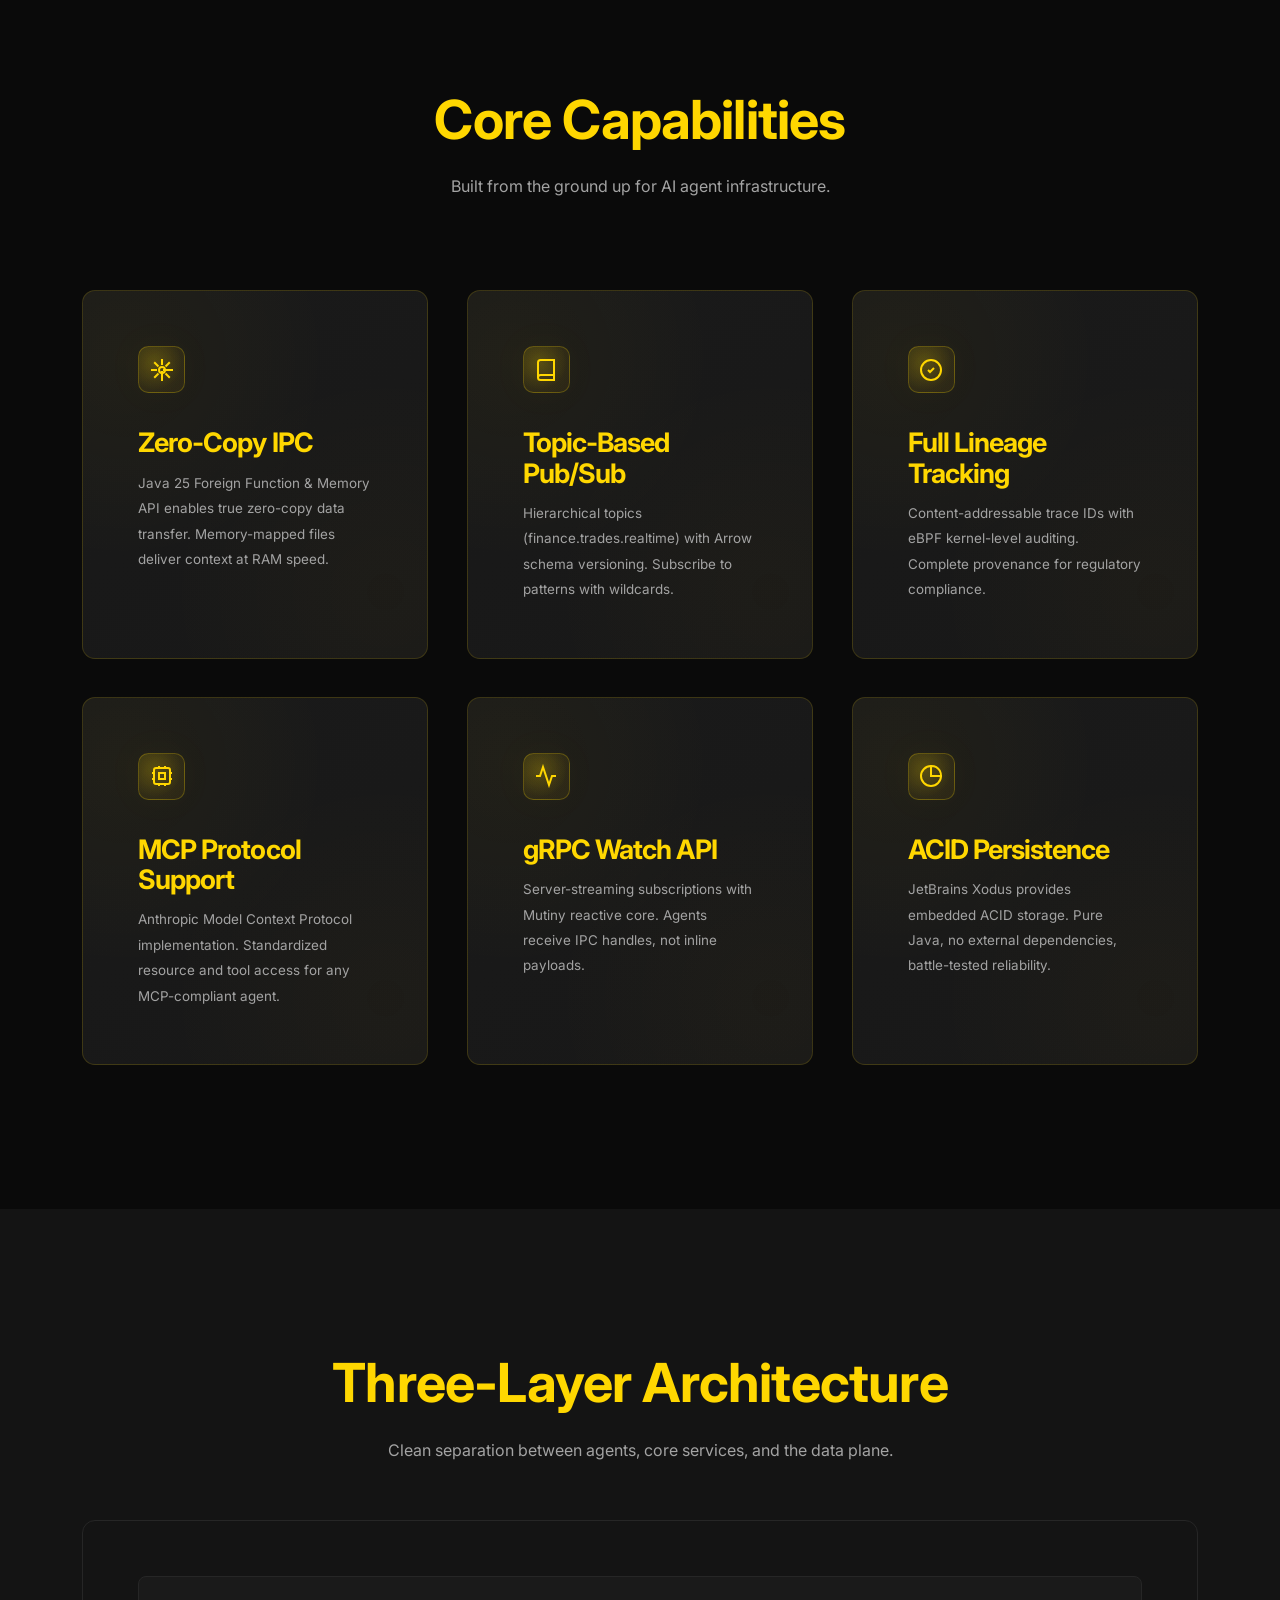
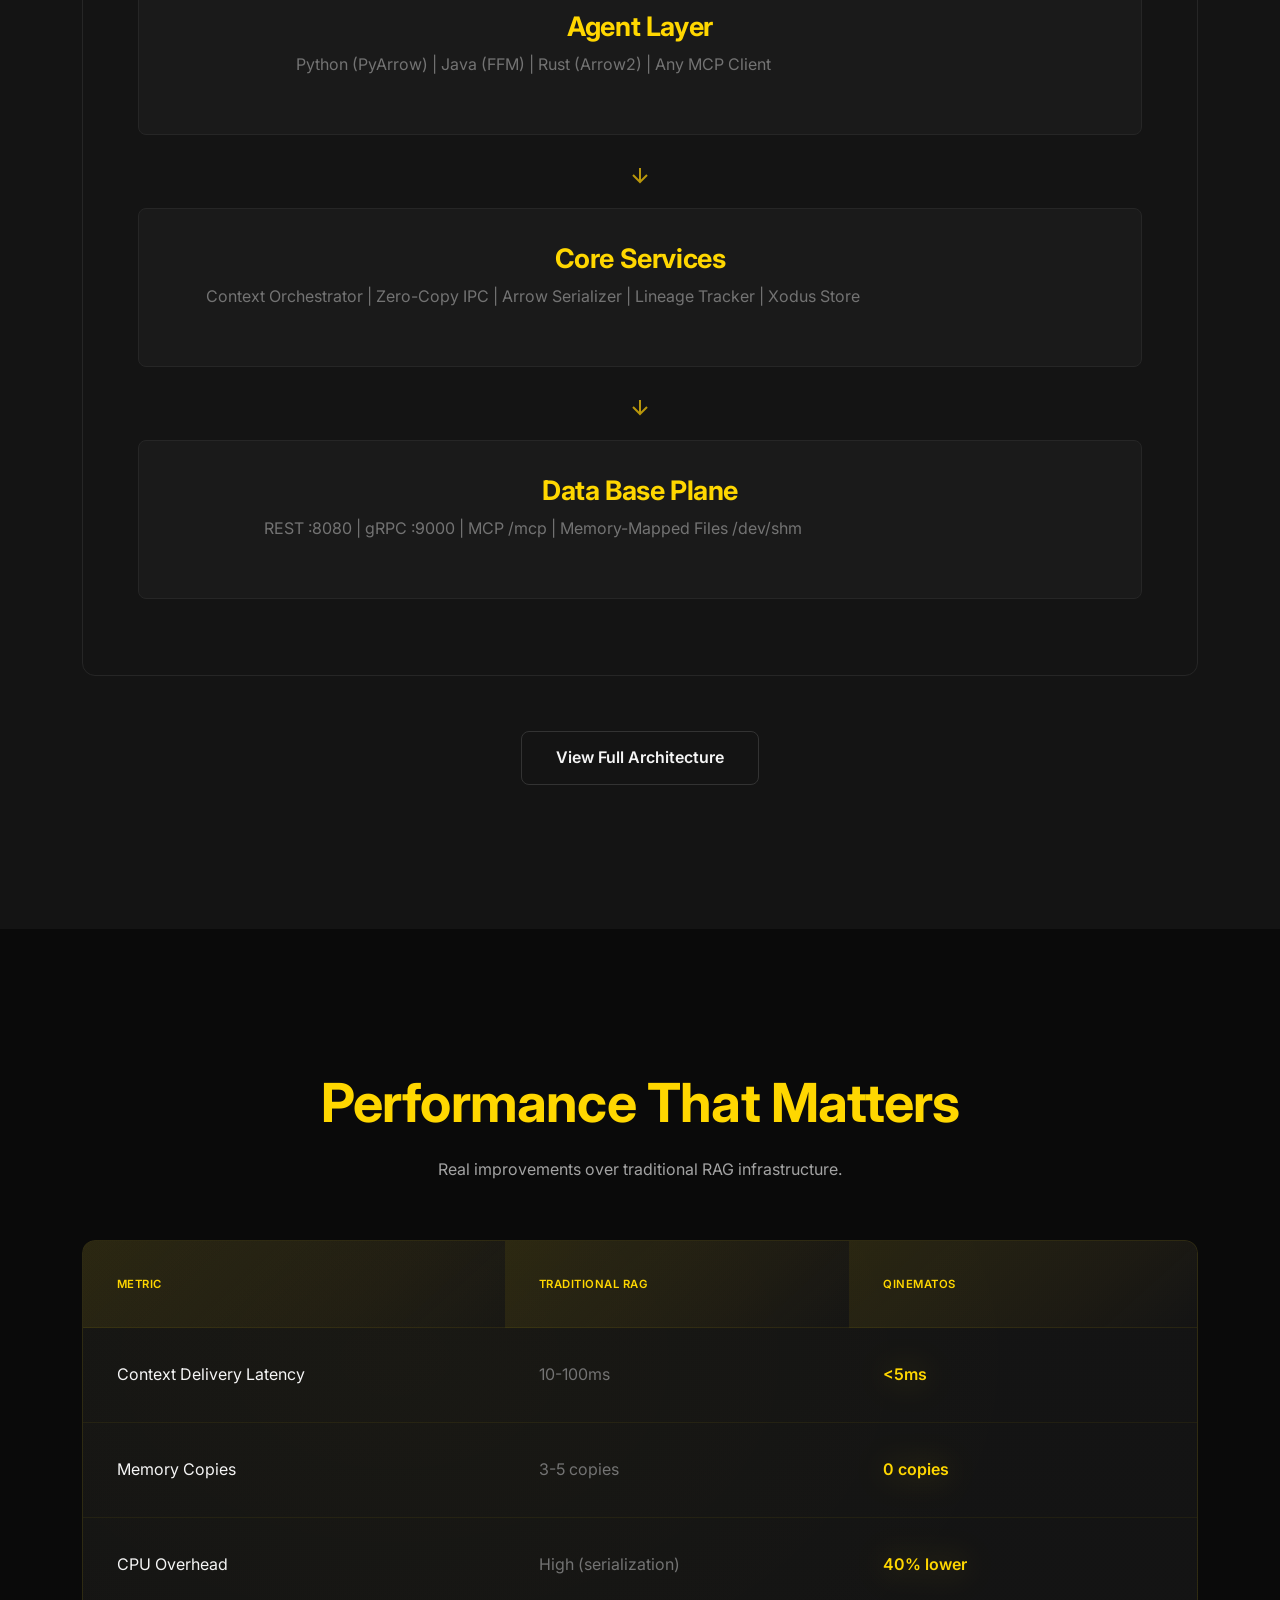
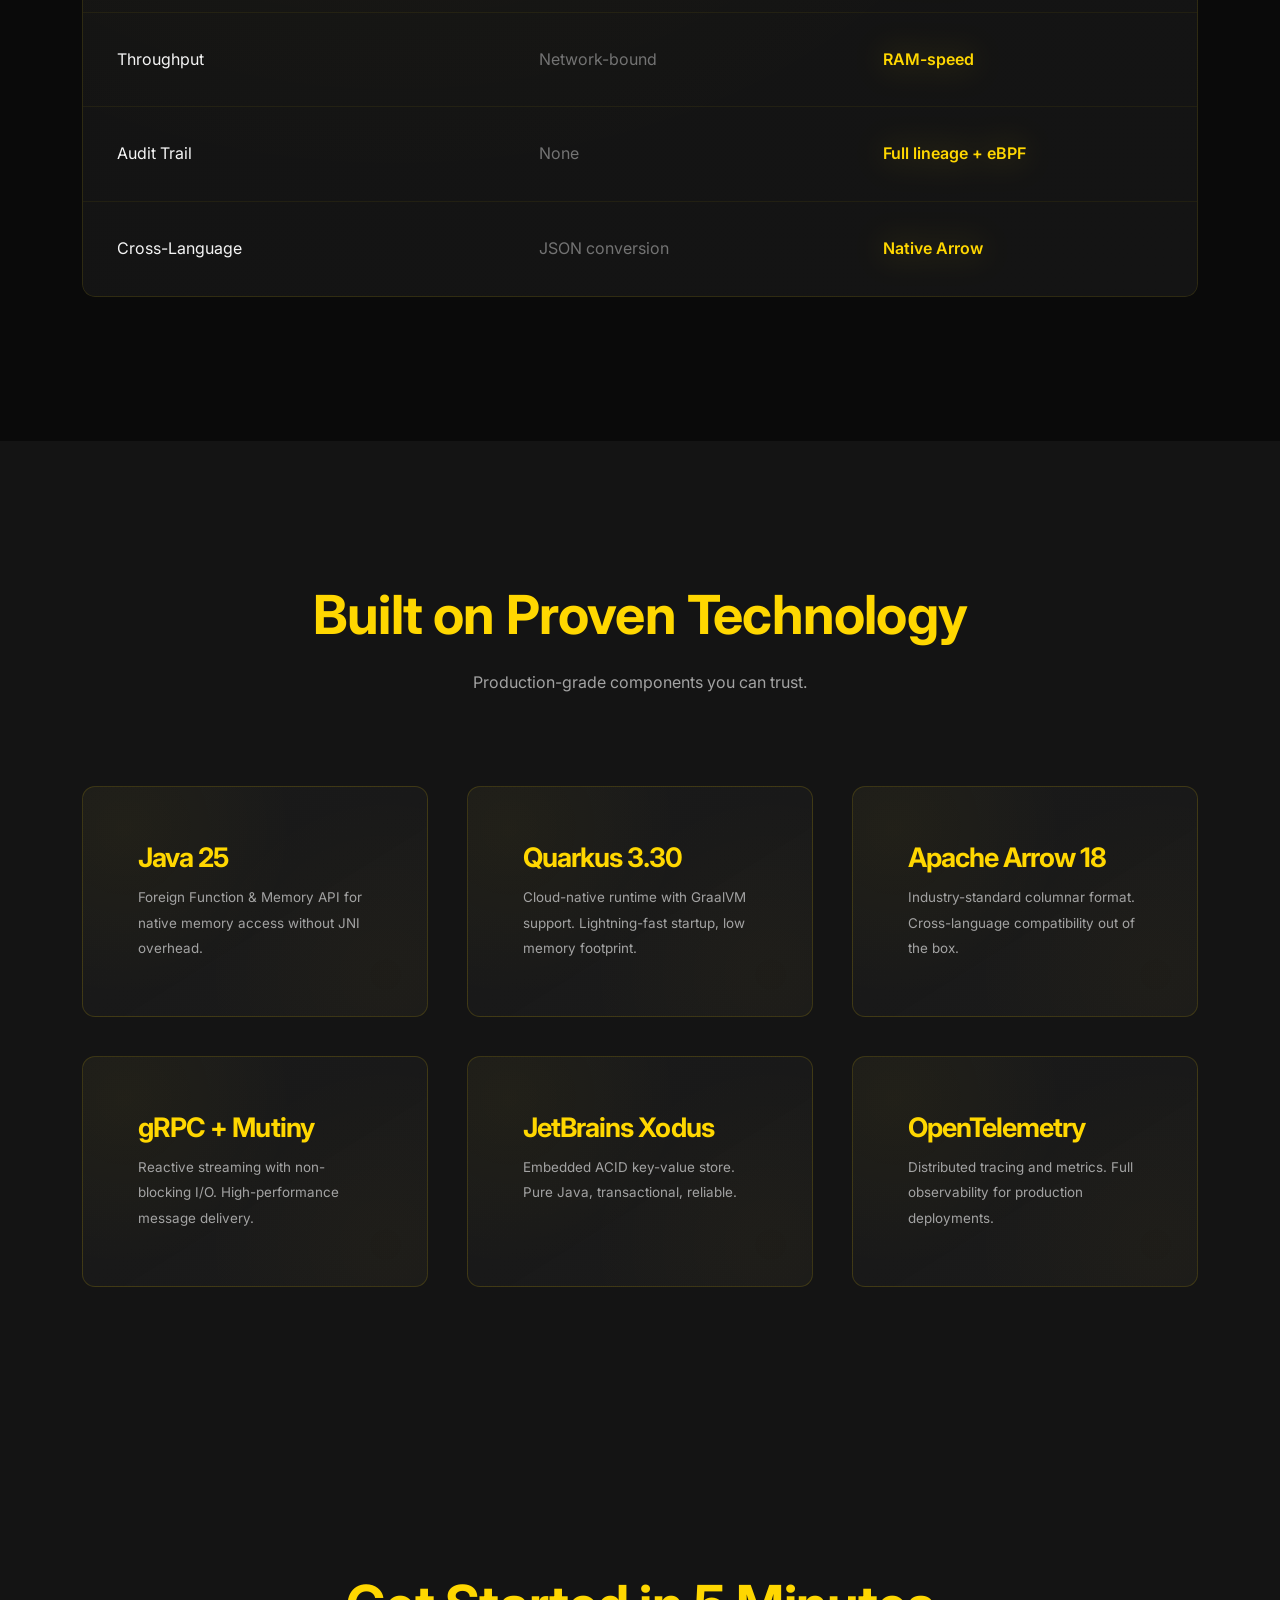
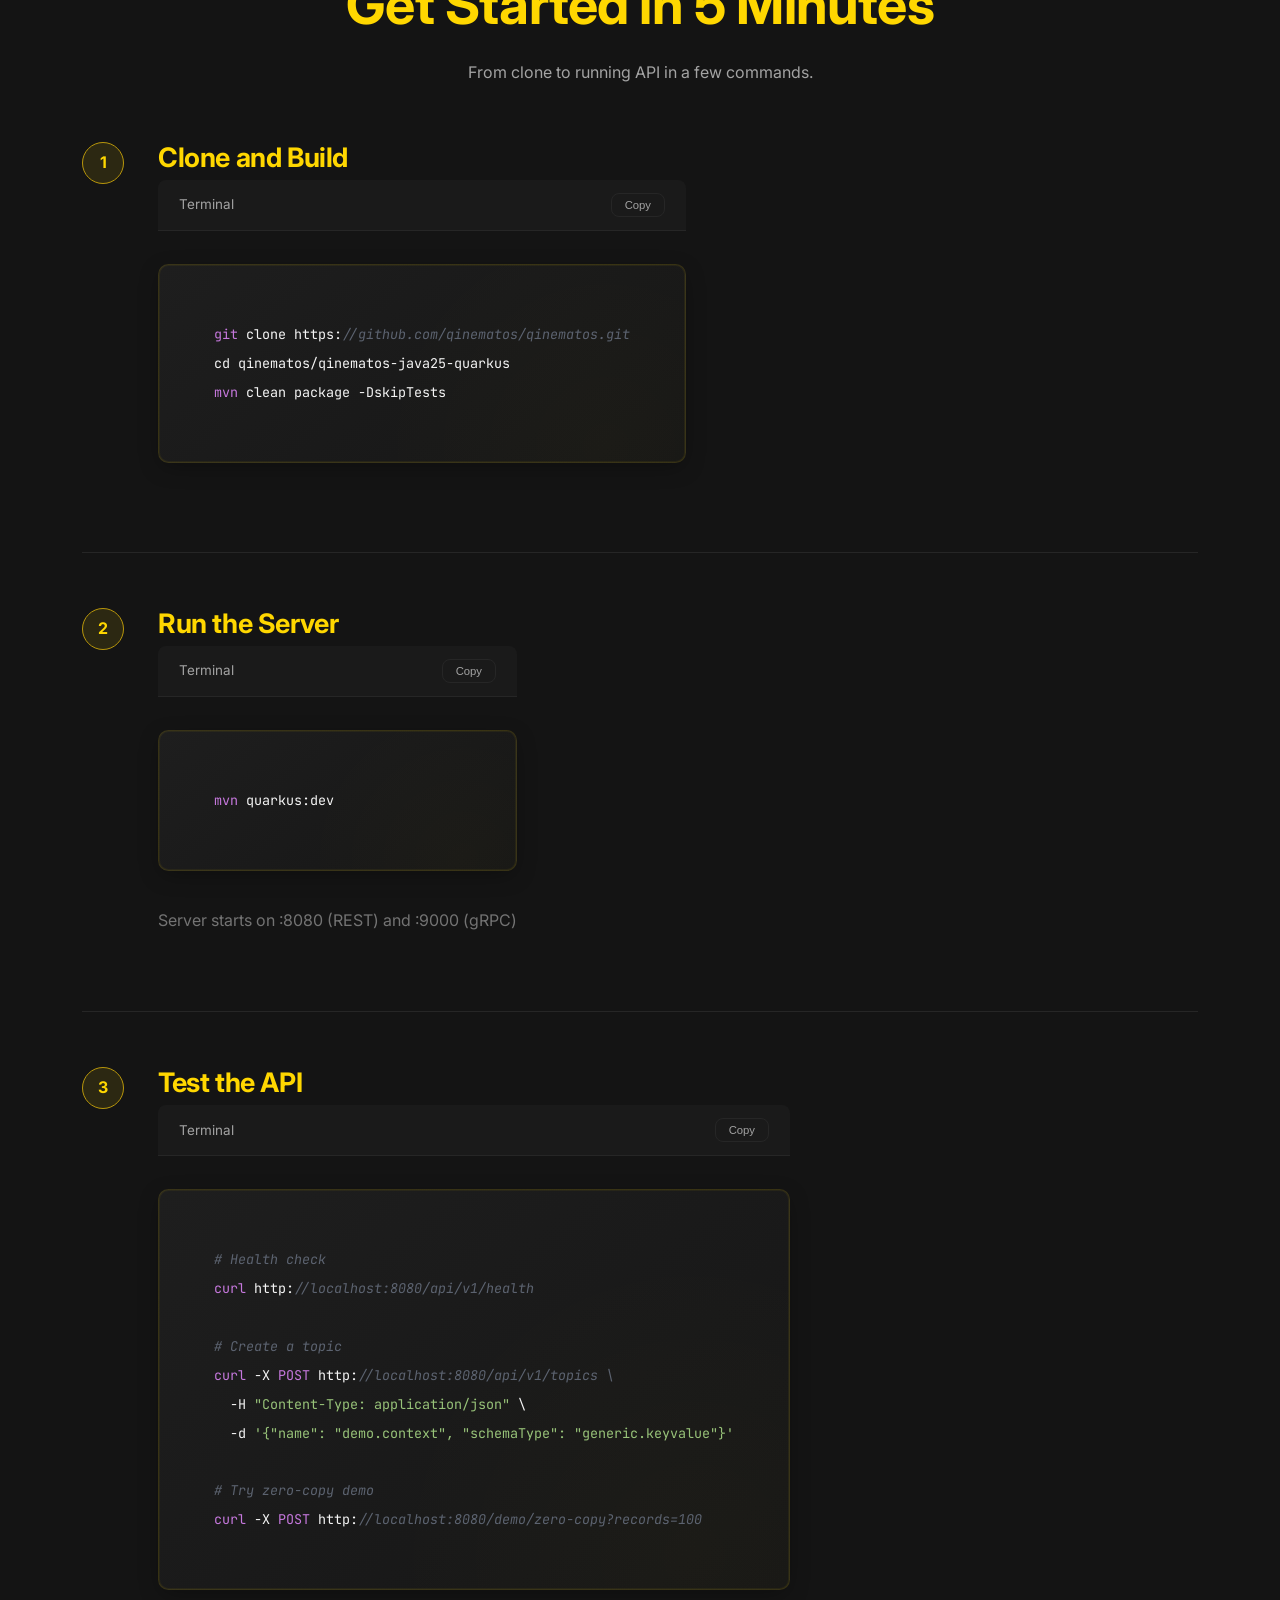
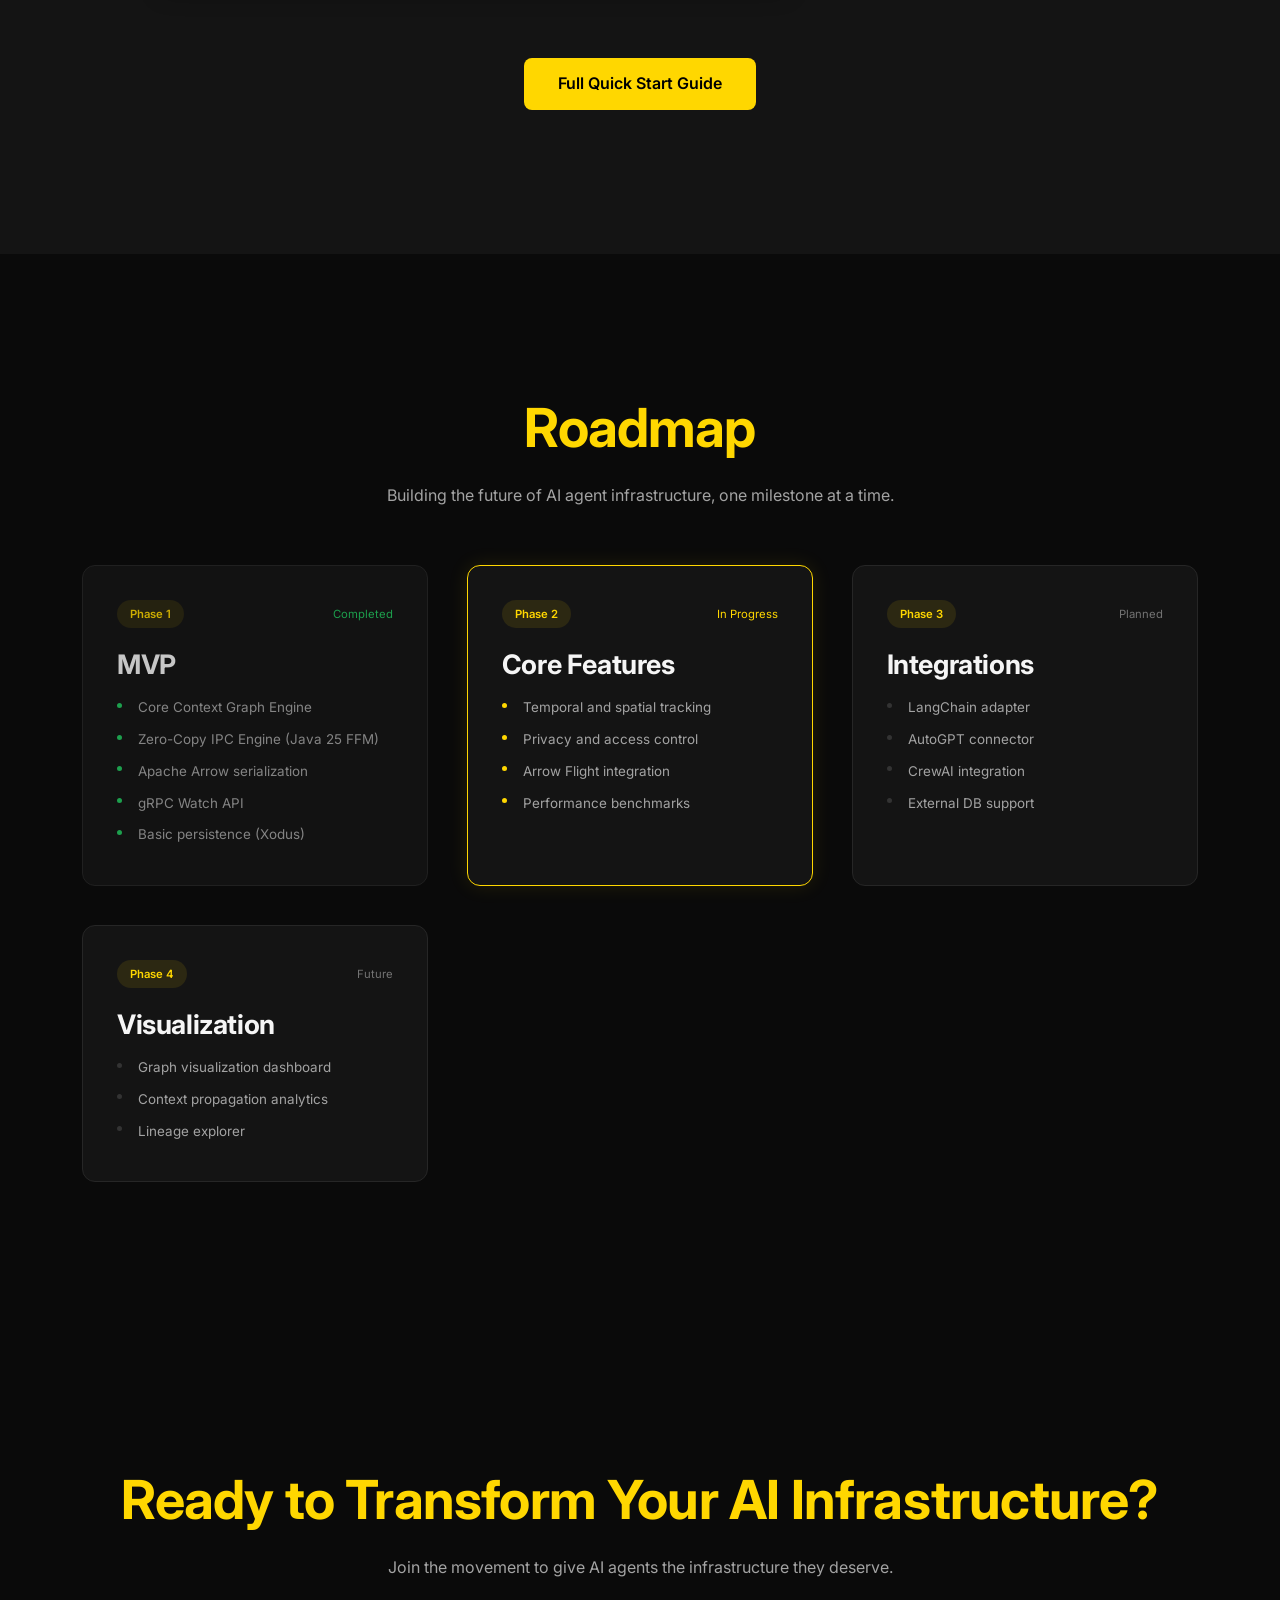
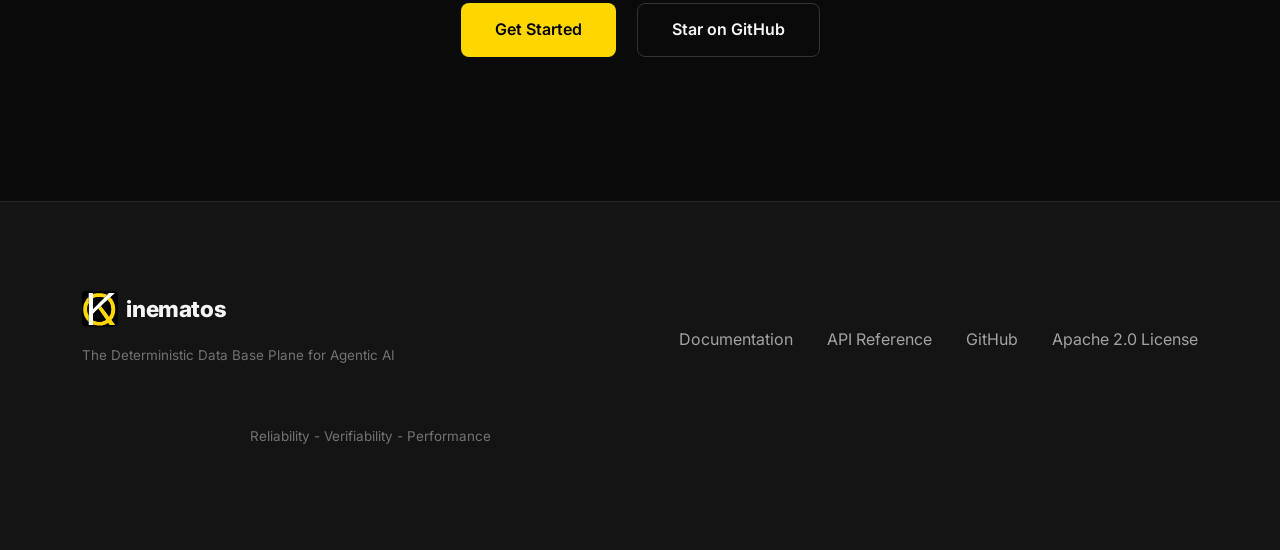
==== commit 0b5f8373: "Restore icon+remainder of product name combination." ====
--- a/index.html
+++ b/index.html
@@ -25,7 +25,7 @@
   <!-- Header -->
   <header>
     <nav>
-      <a href="/" class="logo"><img src="images/favicon.svg" alt="" aria-hidden="true" class="logo-icon">Q<span>inematos</span></a>
+      <a href="/" class="logo"><img src="images/favicon.svg" alt="" aria-hidden="true" class="logo-icon"><span>inematos</span></a>
       <button class="nav-toggle" aria-label="Toggle navigation">
         <span></span>
         <span></span>
@@ -426,7 +426,7 @@
     <div class="container">
       <div class="footer-content">
         <div>
-          <a href="/" class="logo"><img src="images/favicon.svg" alt="Qinematos logo" class="logo-icon">Q<span>inematos</span></a>
+          <a href="/" class="logo"><img src="images/favicon.svg" alt="Qinematos logo" class="logo-icon"><span>inematos</span></a>
           <p class="footer-copy footer-subtext">The Deterministic Data Base Plane for Agentic AI</p>
         </div>
         <ul class="footer-links">
--- a/css/style.css
+++ b/css/style.css
@@ -1,6 +1,3 @@
-   Dark theme with Marvel yellow accents (Thunderbolts/Wonder Man style)
-*/
-
 /* CSS Variables */
 :root {
   --bg-primary: #0a0a0a;
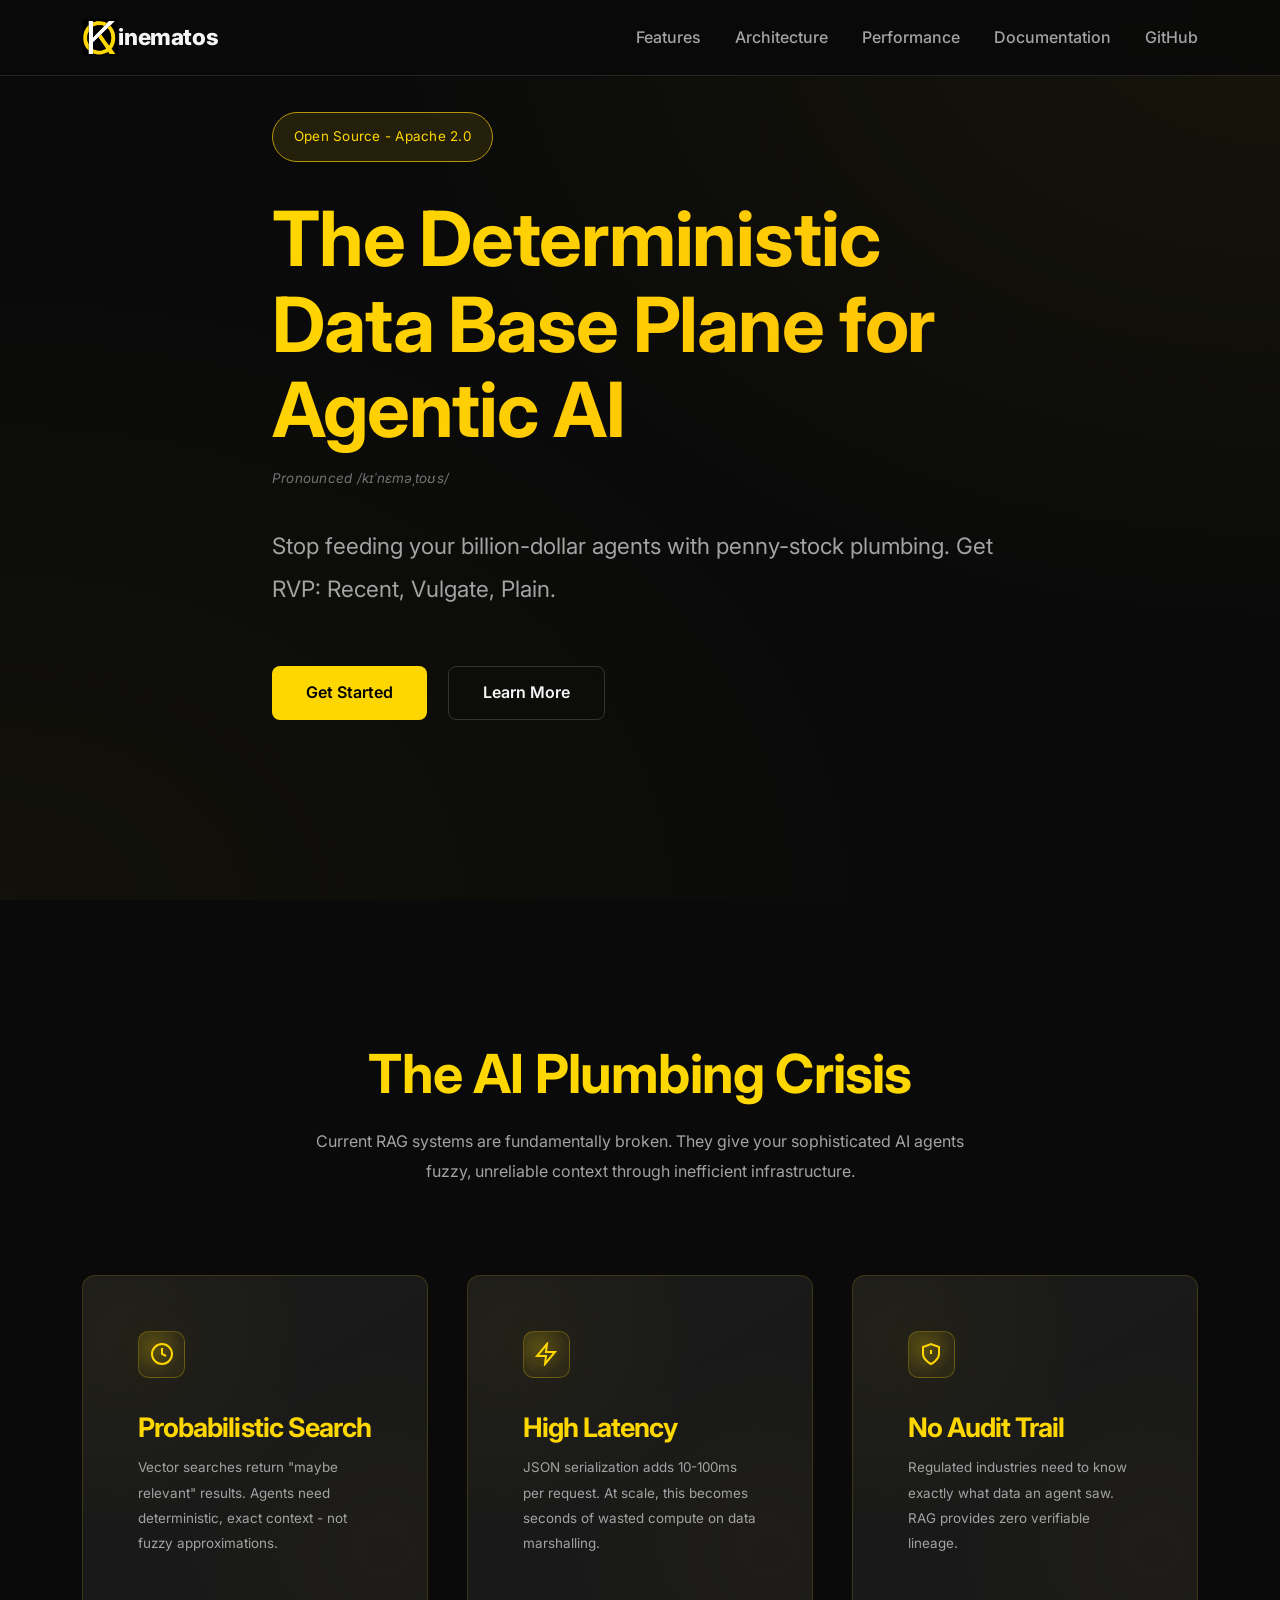
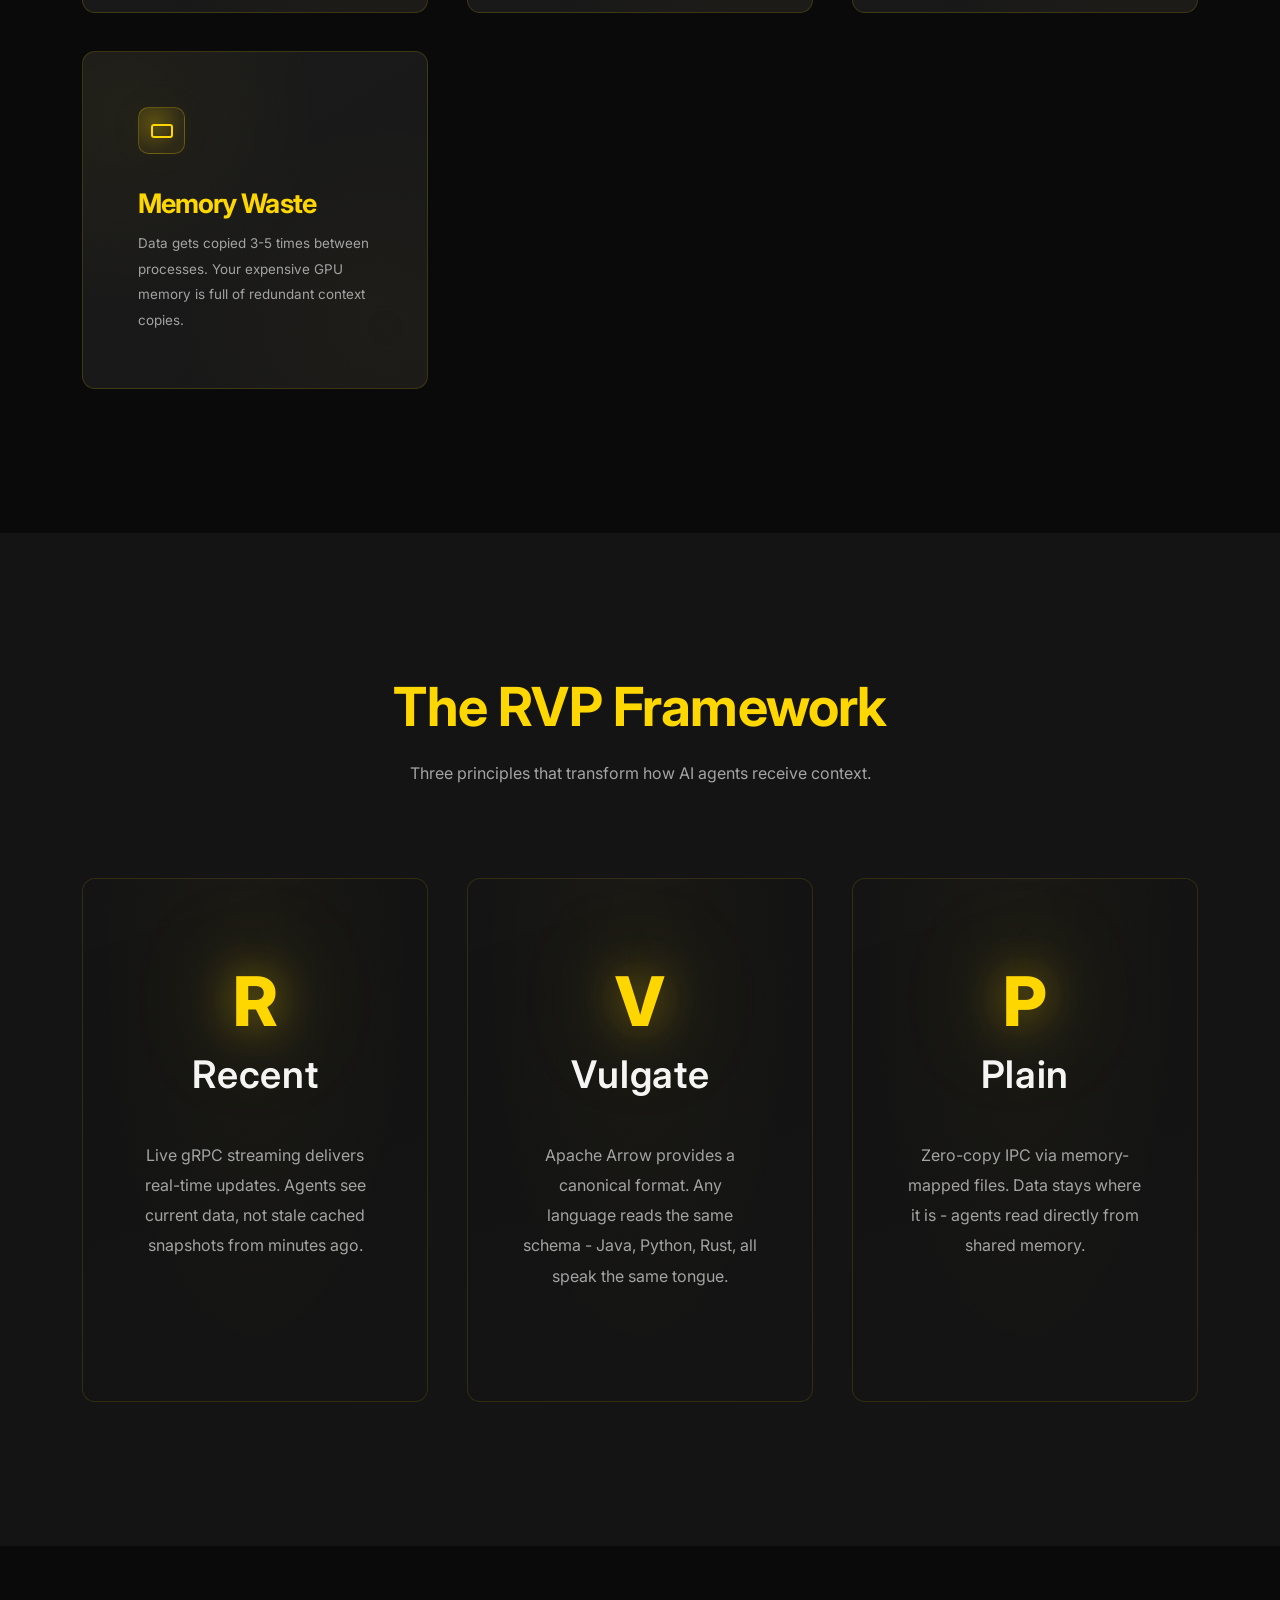
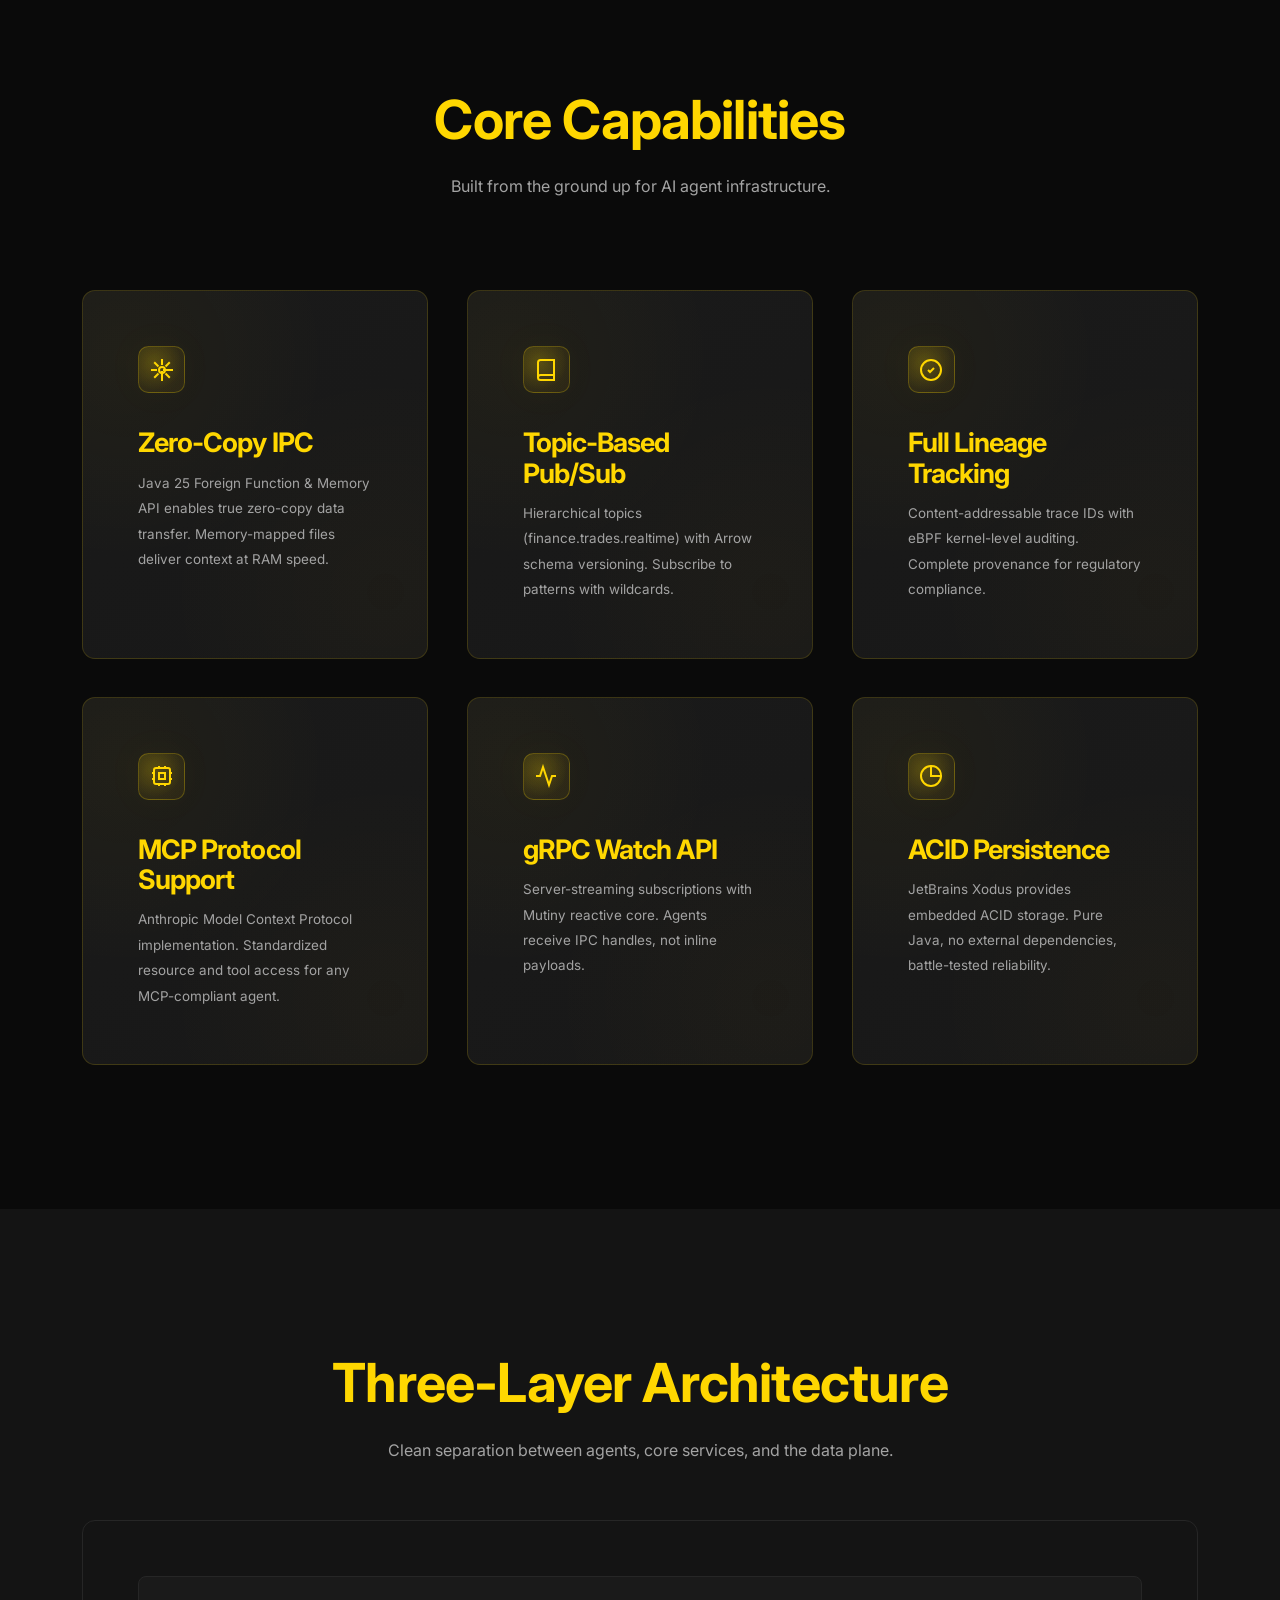
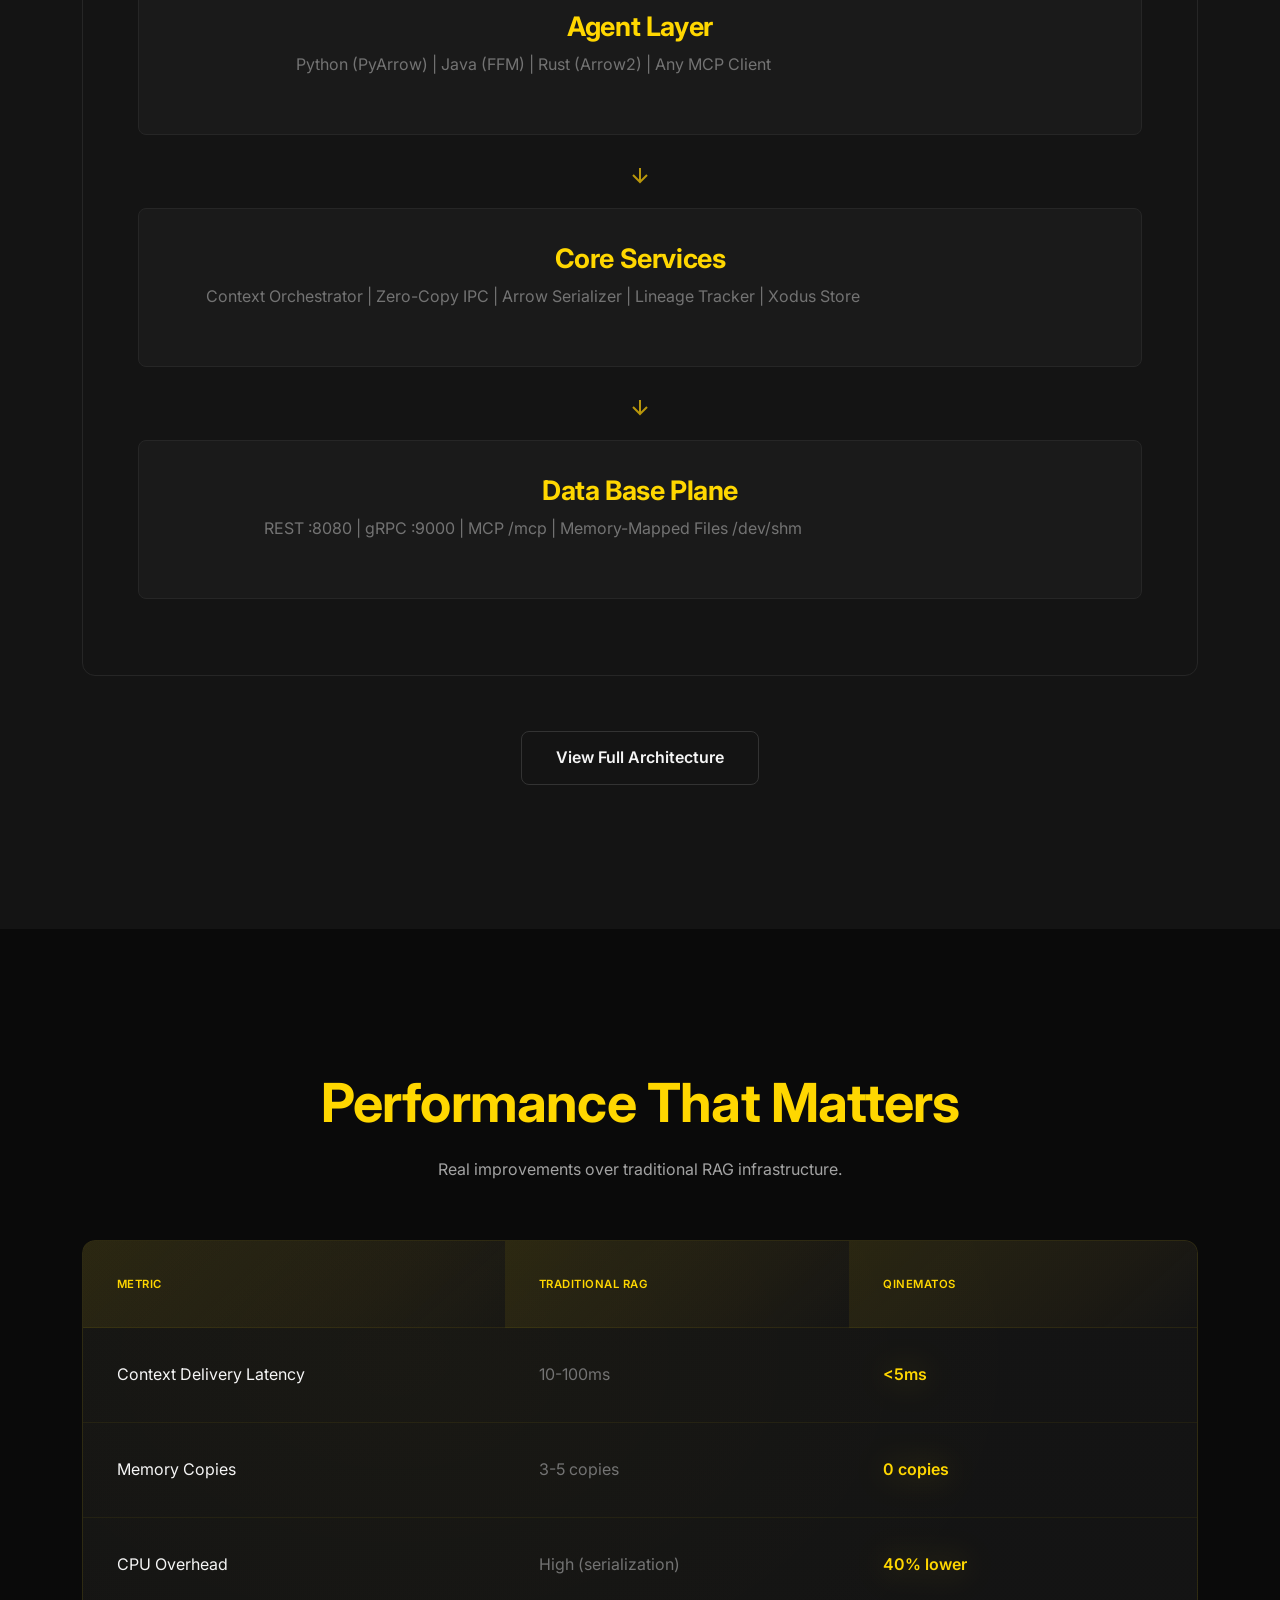
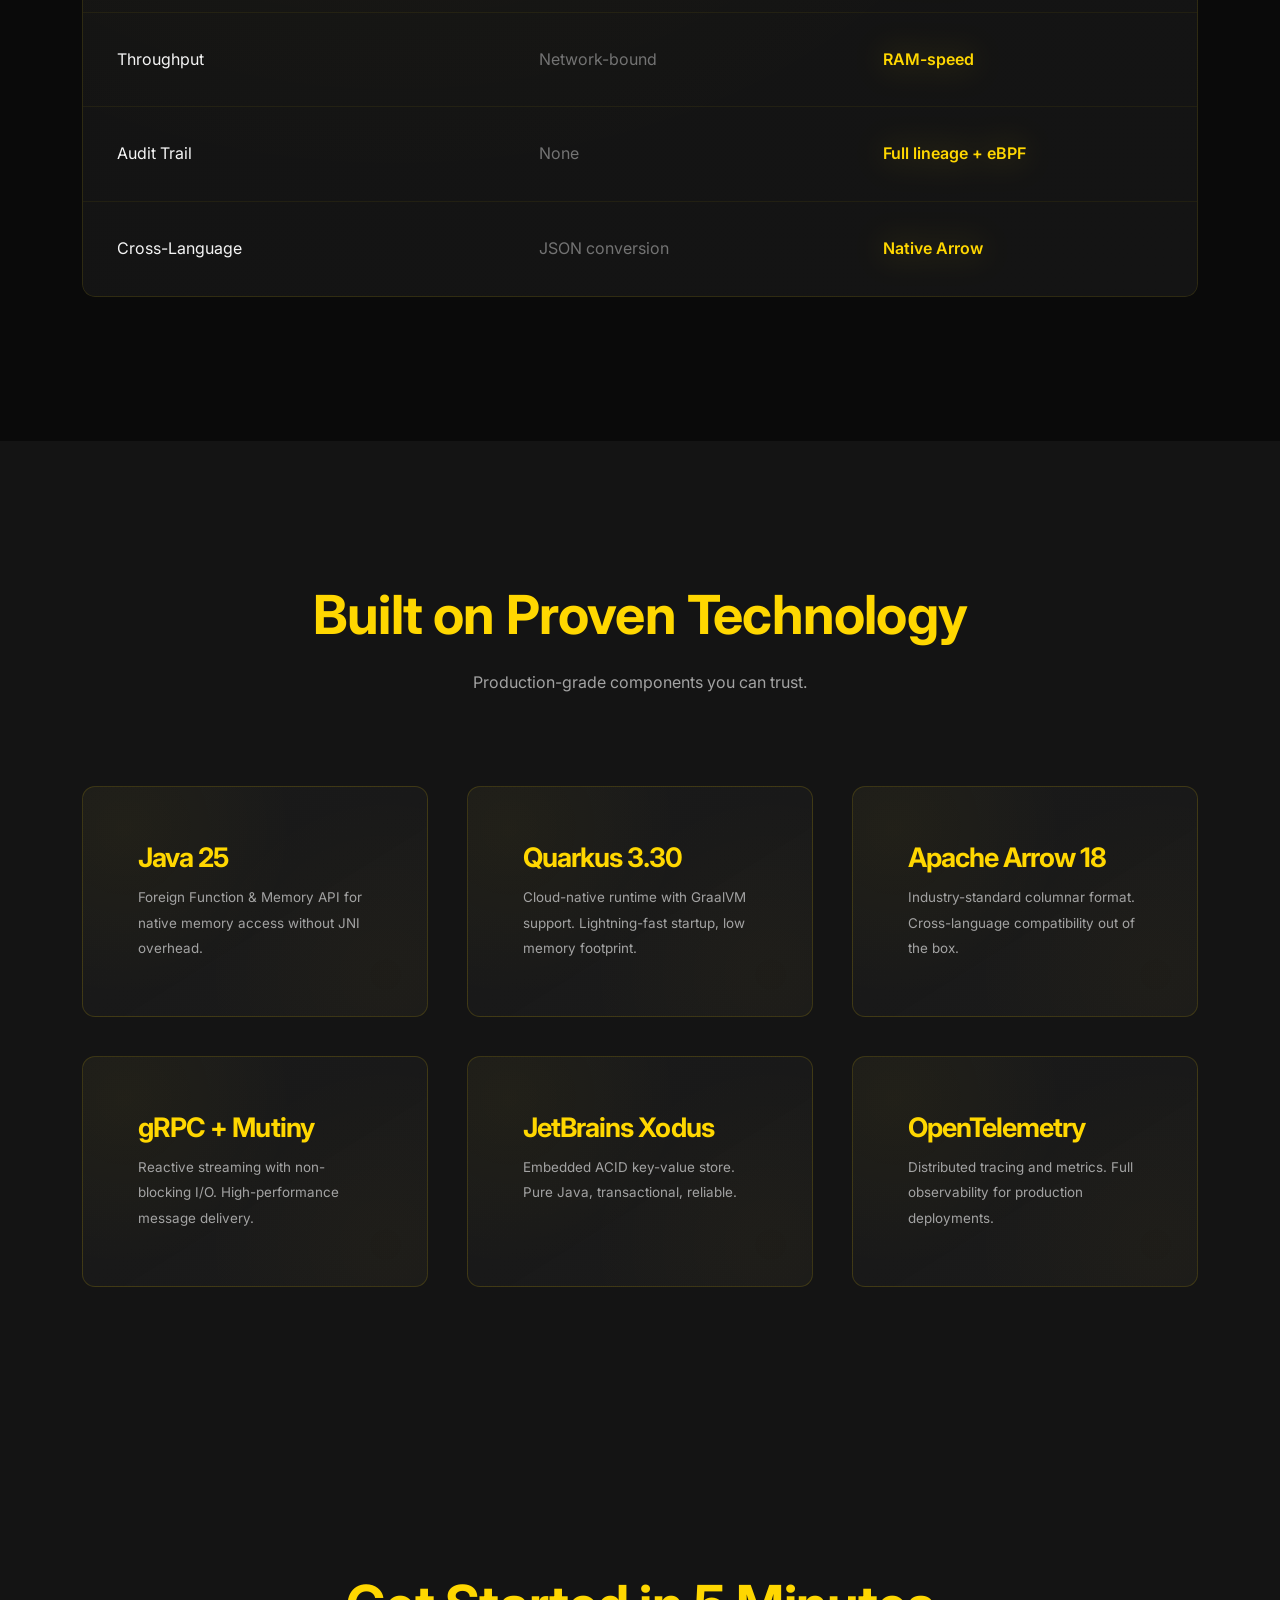
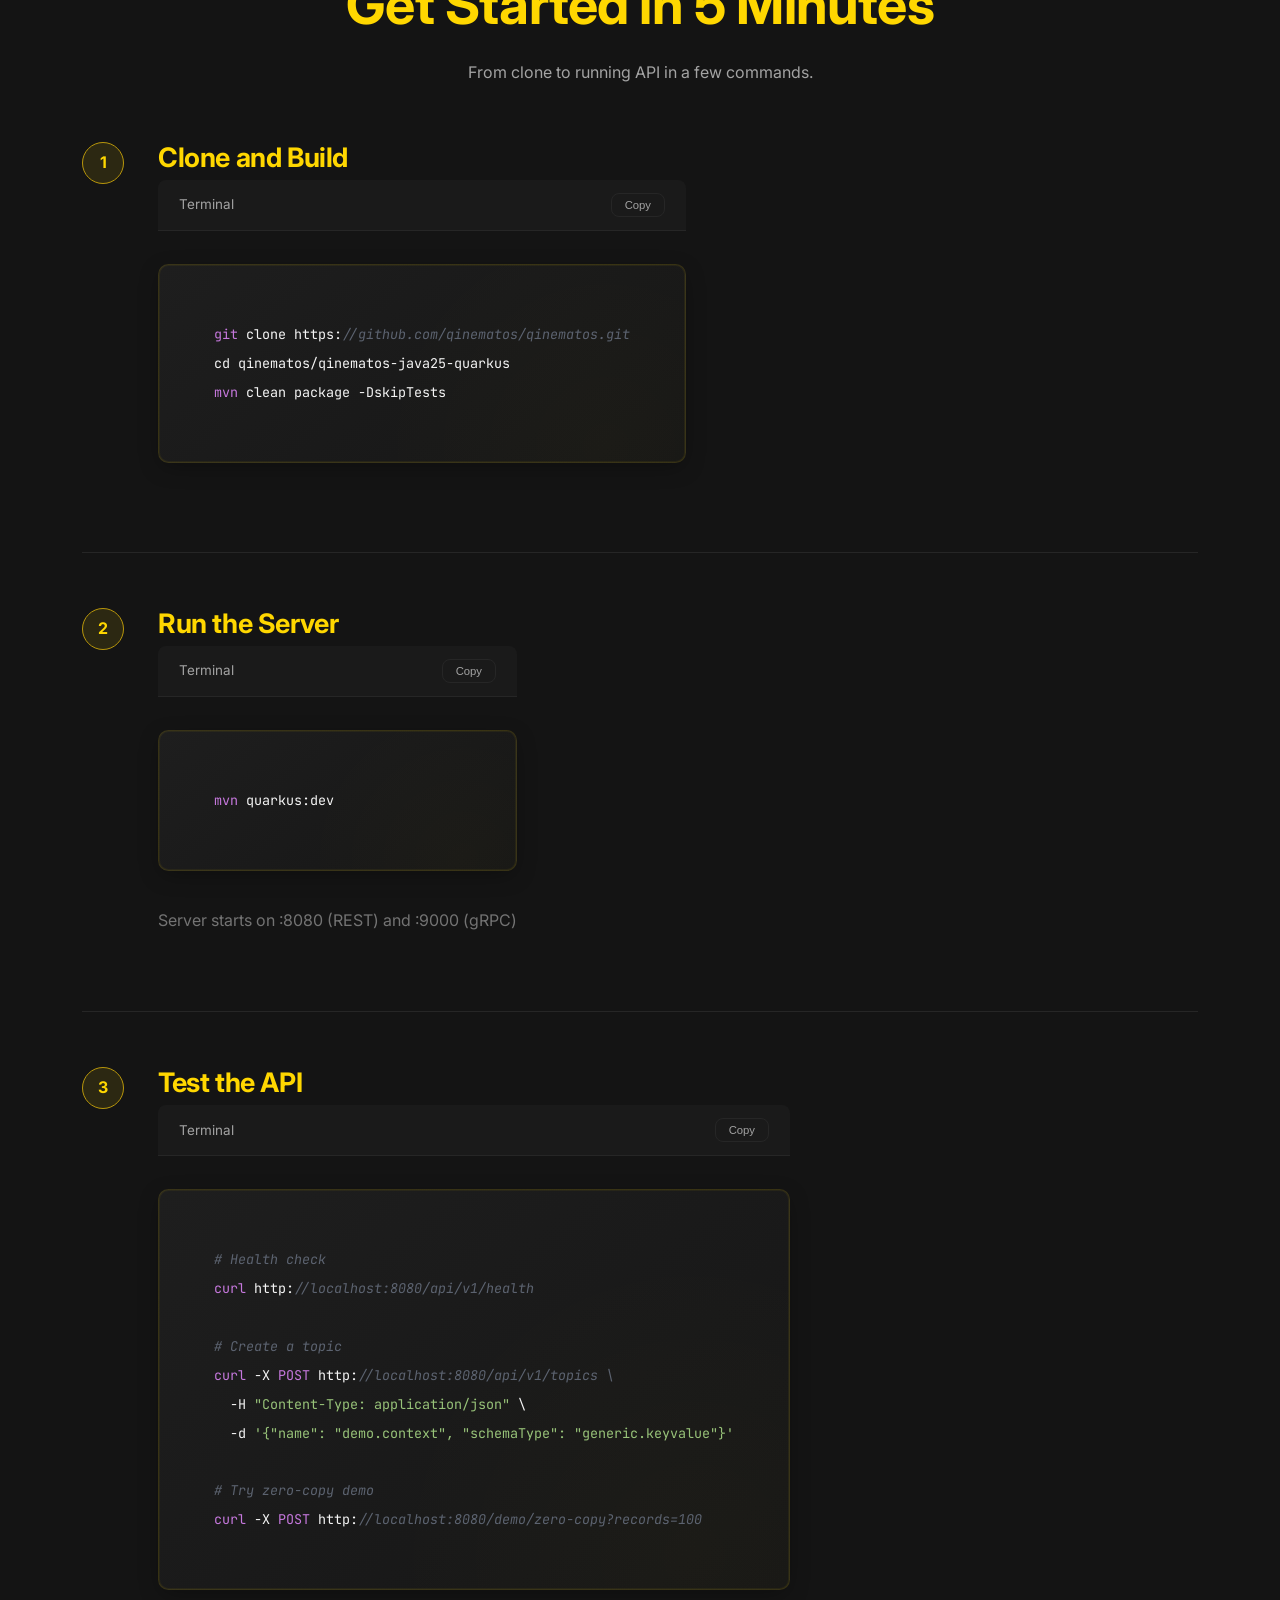
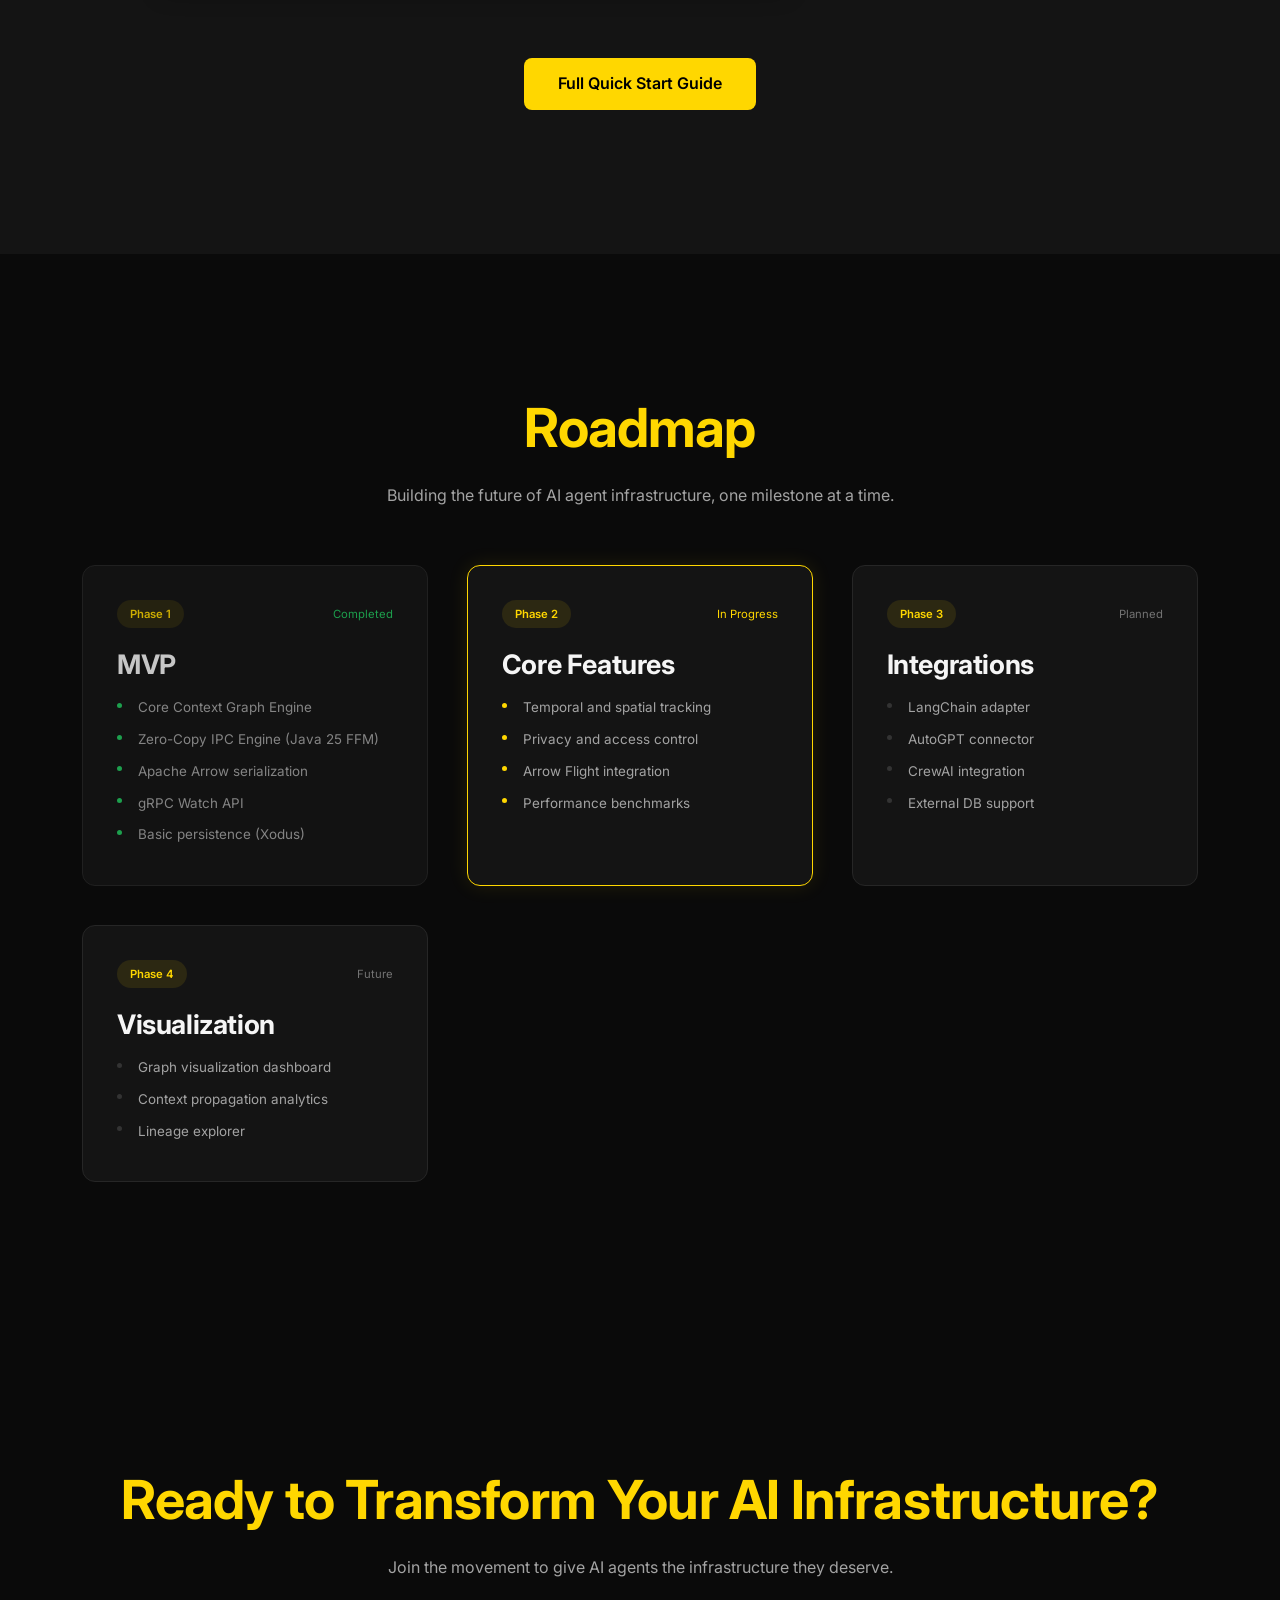
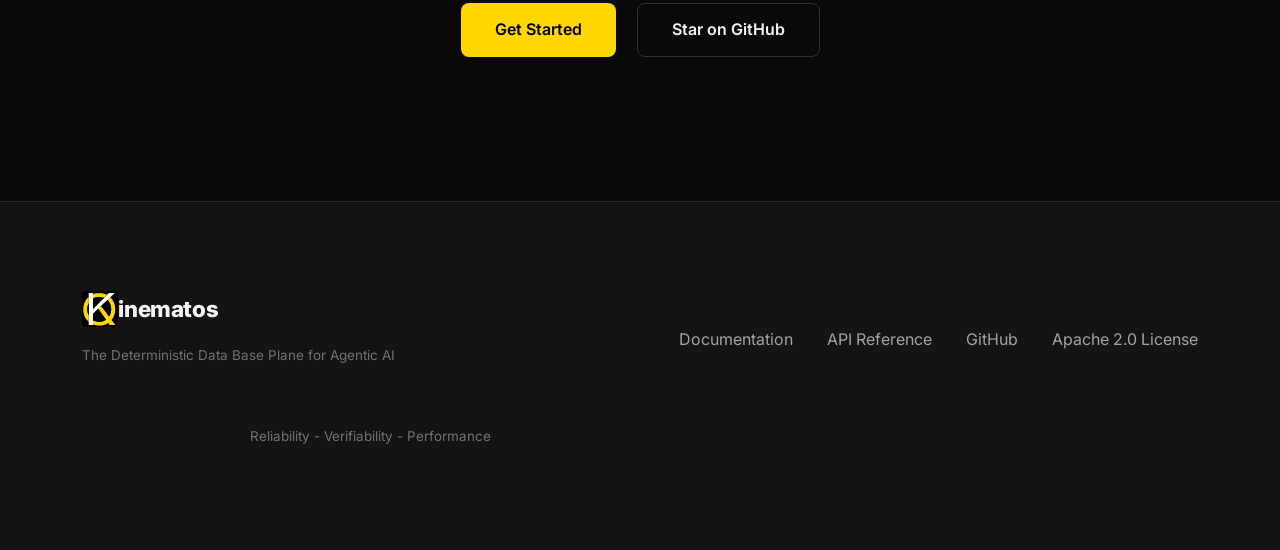
==== commit 2281278c: "Add rel="noopener noreferrer" to external links and update logo alt text Co-authored-by: KinematosRT" ====
--- a/index.html
+++ b/index.html
@@ -25,7 +25,7 @@
   <!-- Header -->
   <header>
     <nav>
-      <a href="/" class="logo"><img src="images/favicon.svg" alt="" aria-hidden="true" class="logo-icon"><span>inematos</span></a>
+      <a href="/" class="logo"><img src="images/favicon.svg" alt="Qinematos logo" class="logo-icon"><span>inematos</span></a>
       <button class="nav-toggle" aria-label="Toggle navigation">
         <span></span>
         <span></span>
@@ -36,7 +36,7 @@
         <li><a href="#architecture">Architecture</a></li>
         <li><a href="#performance">Performance</a></li>
         <li><a href="docs/">Documentation</a></li>
-        <li><a href="https://github.com/qinematos" target="_blank">GitHub</a></li>
+        <li><a href="https://github.com/qinematos" target="_blank" rel="noopener noreferrer">GitHub</a></li>
       </ul>
     </nav>
   </header>
@@ -416,7 +416,7 @@
       <p class="section-lead text-center cta-lead compact">Join the movement to give AI agents the infrastructure they deserve.</p>
       <div class="hero-cta hero-actions">
         <a href="docs/quick-start.html" class="btn btn-primary">Get Started</a>
-        <a href="https://github.com/qinematos" class="btn btn-secondary" target="_blank">Star on GitHub</a>
+        <a href="https://github.com/qinematos" class="btn btn-secondary" target="_blank" rel="noopener noreferrer">Star on GitHub</a>
       </div>
     </div>
   </section>
@@ -432,8 +432,8 @@
         <ul class="footer-links">
           <li><a href="docs/">Documentation</a></li>
           <li><a href="docs/api-reference.html">API Reference</a></li>
-          <li><a href="https://github.com/qinematos" target="_blank">GitHub</a></li>
-          <li><a href="https://github.com/qinematos/qinematos/blob/main/LICENSE" target="_blank">Apache 2.0 License</a></li>
+          <li><a href="https://github.com/qinematos" target="_blank" rel="noopener noreferrer">GitHub</a></li>
+          <li><a href="https://github.com/qinematos/qinematos/blob/main/LICENSE" target="_blank" rel="noopener noreferrer">Apache 2.0 License</a></li>
         </ul>
       </div>
       <div class="footer-bottom">
--- a/css/style.css
+++ b/css/style.css
@@ -181,7 +181,6 @@
   letter-spacing: var(--tracking-condensed);
   display: inline-flex;
   align-items: center;
-  gap: var(--space-atom);
 }
 
 .logo-icon {
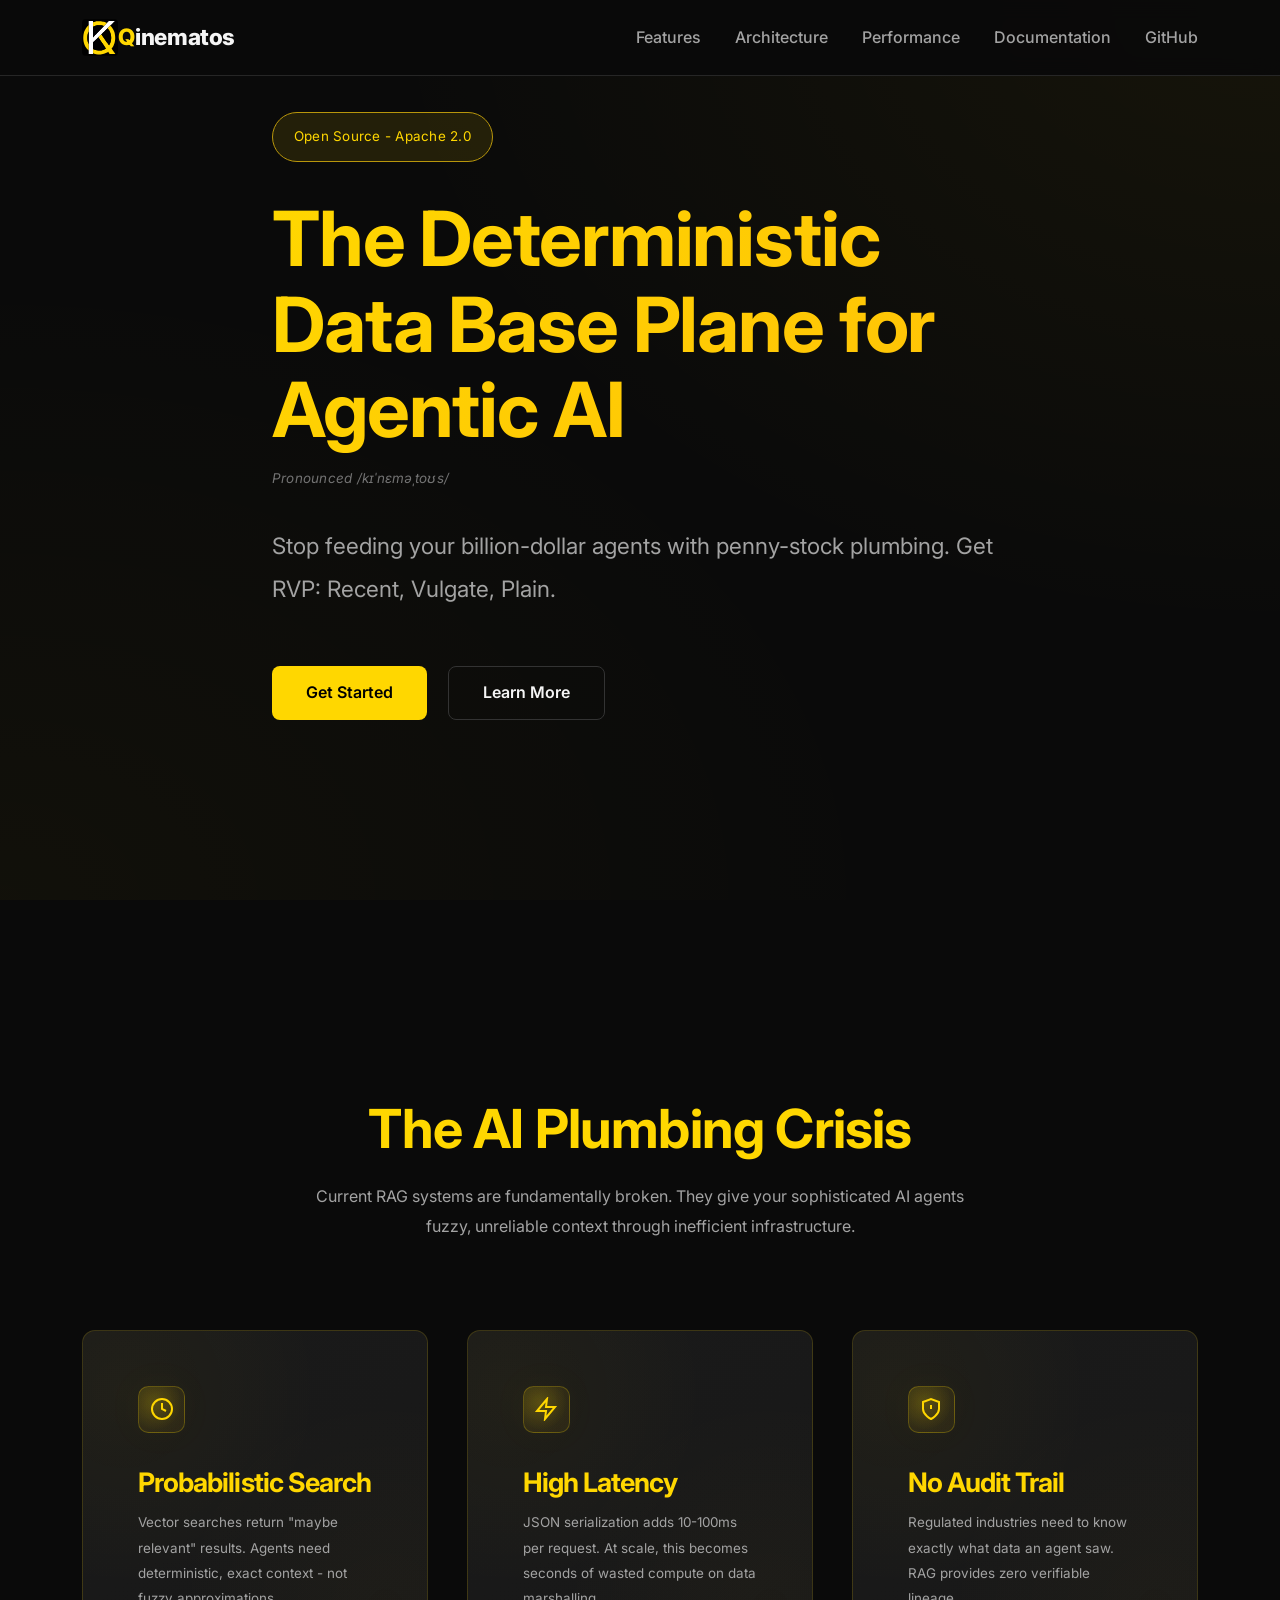
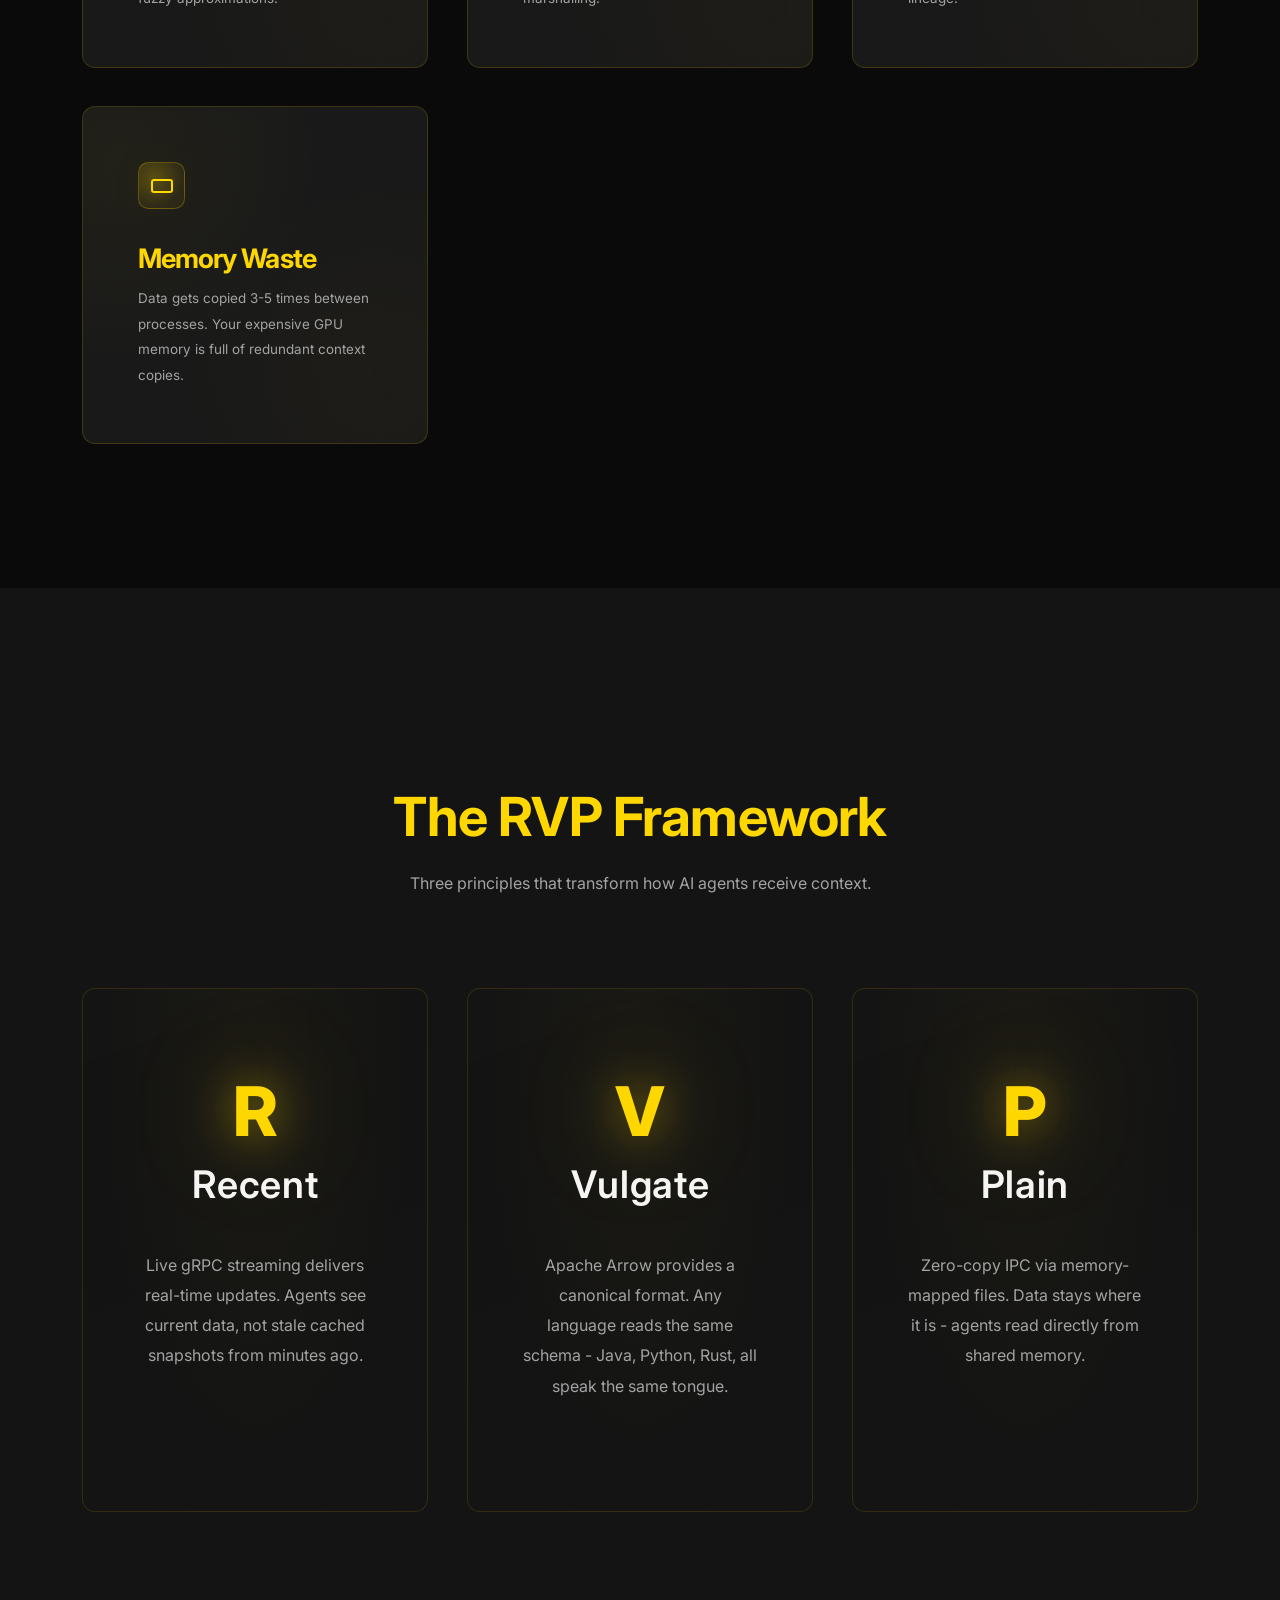
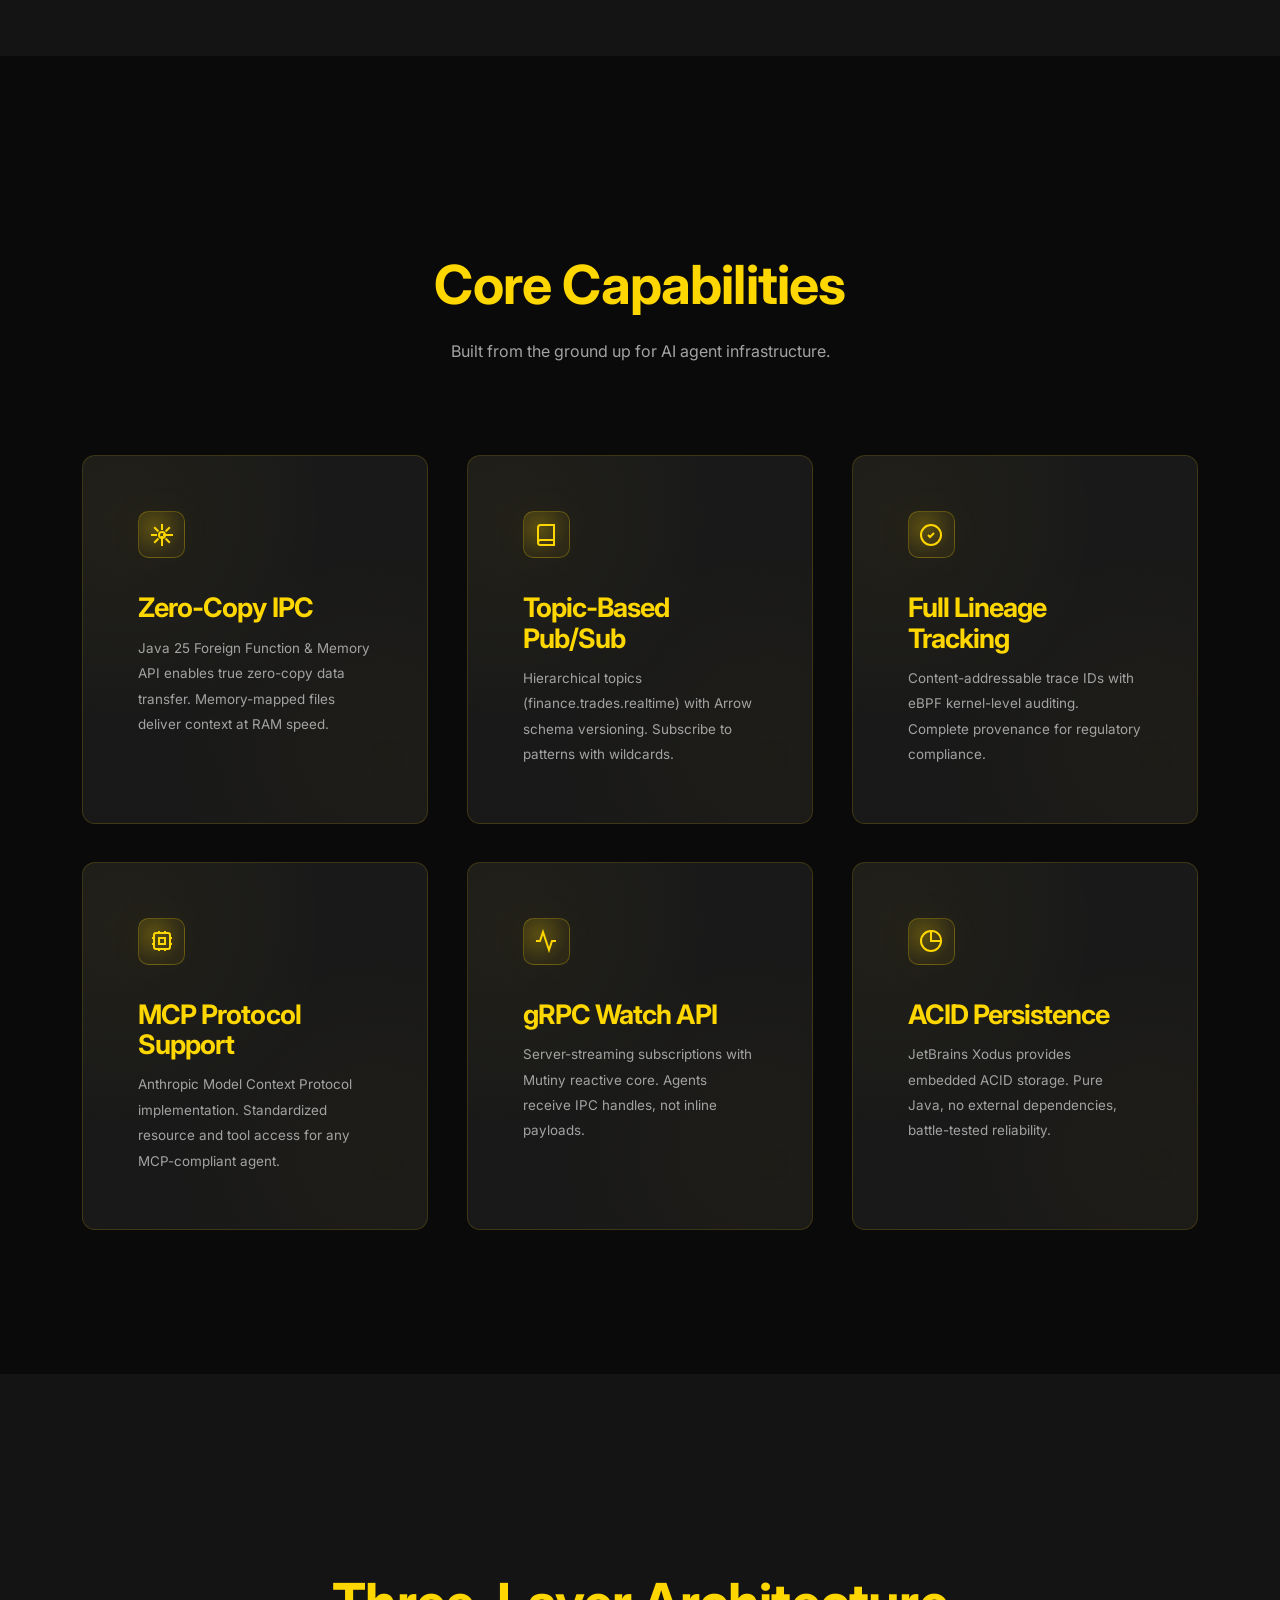
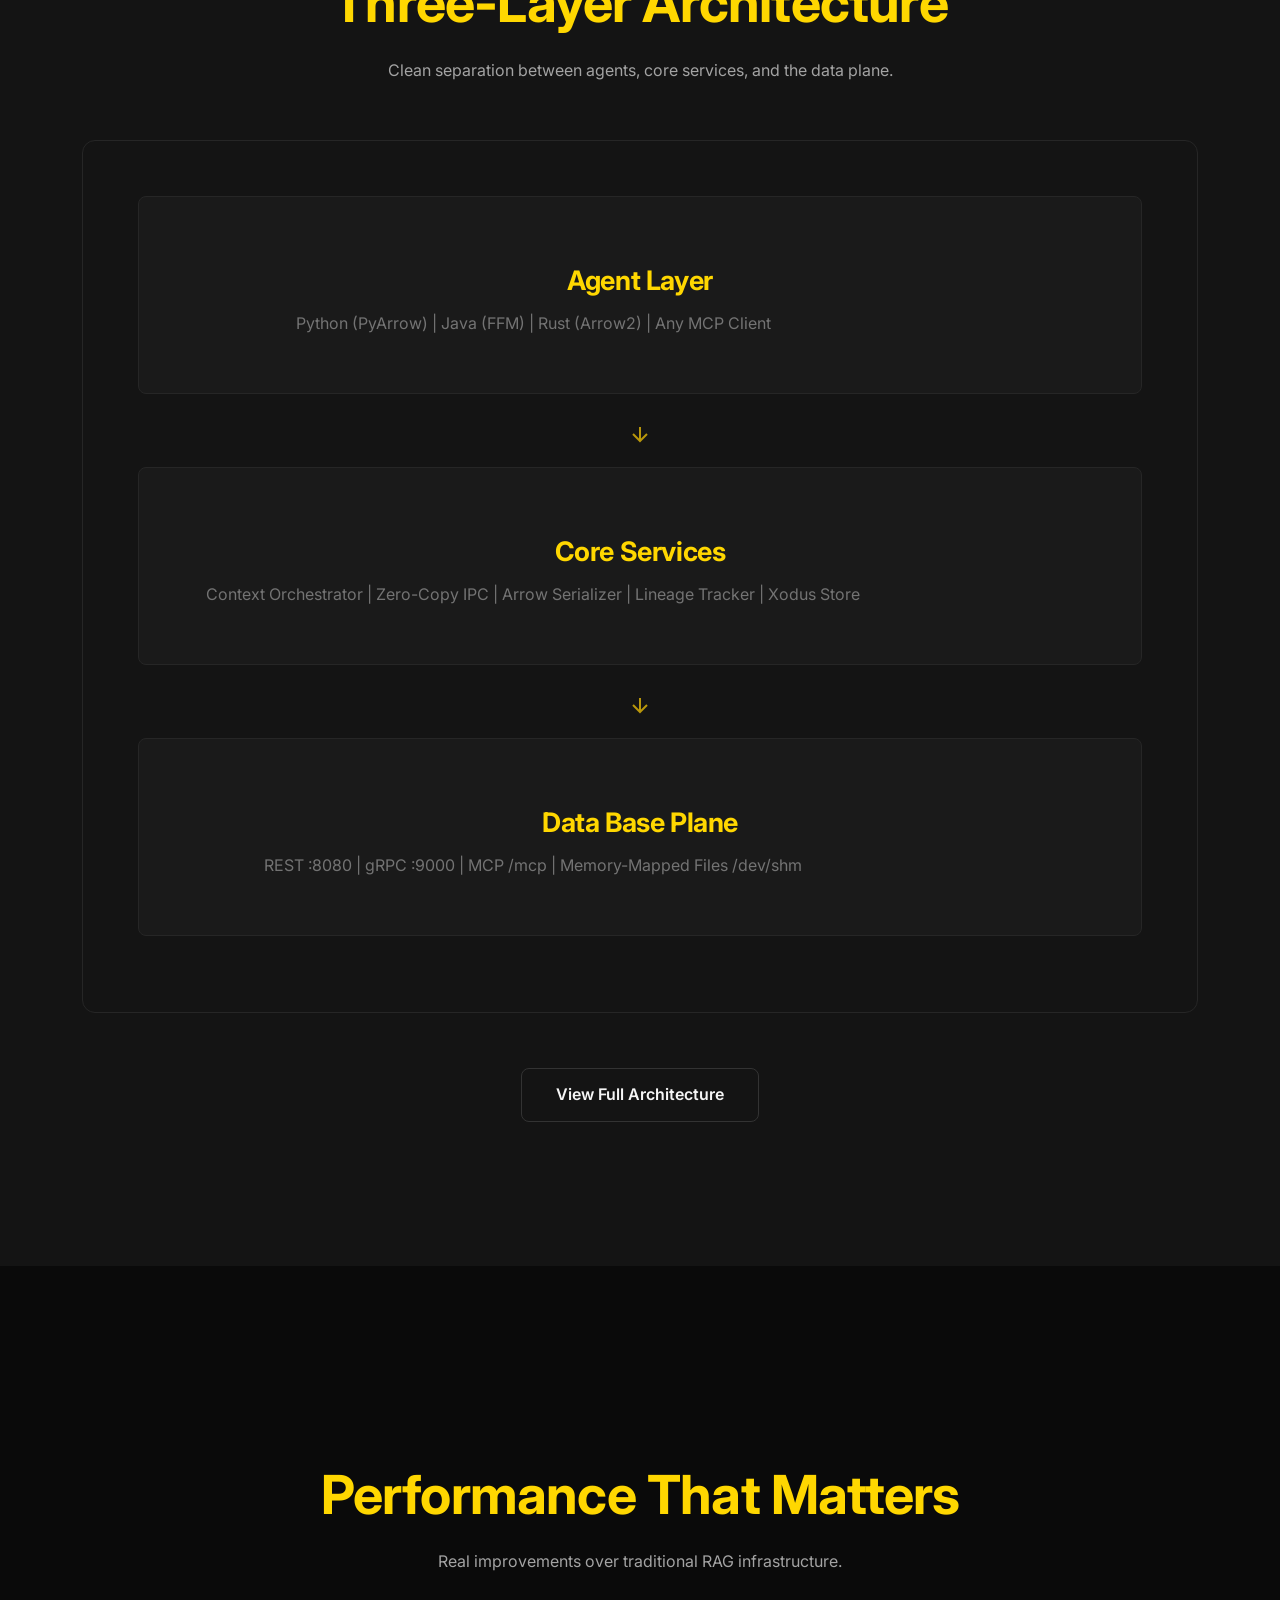
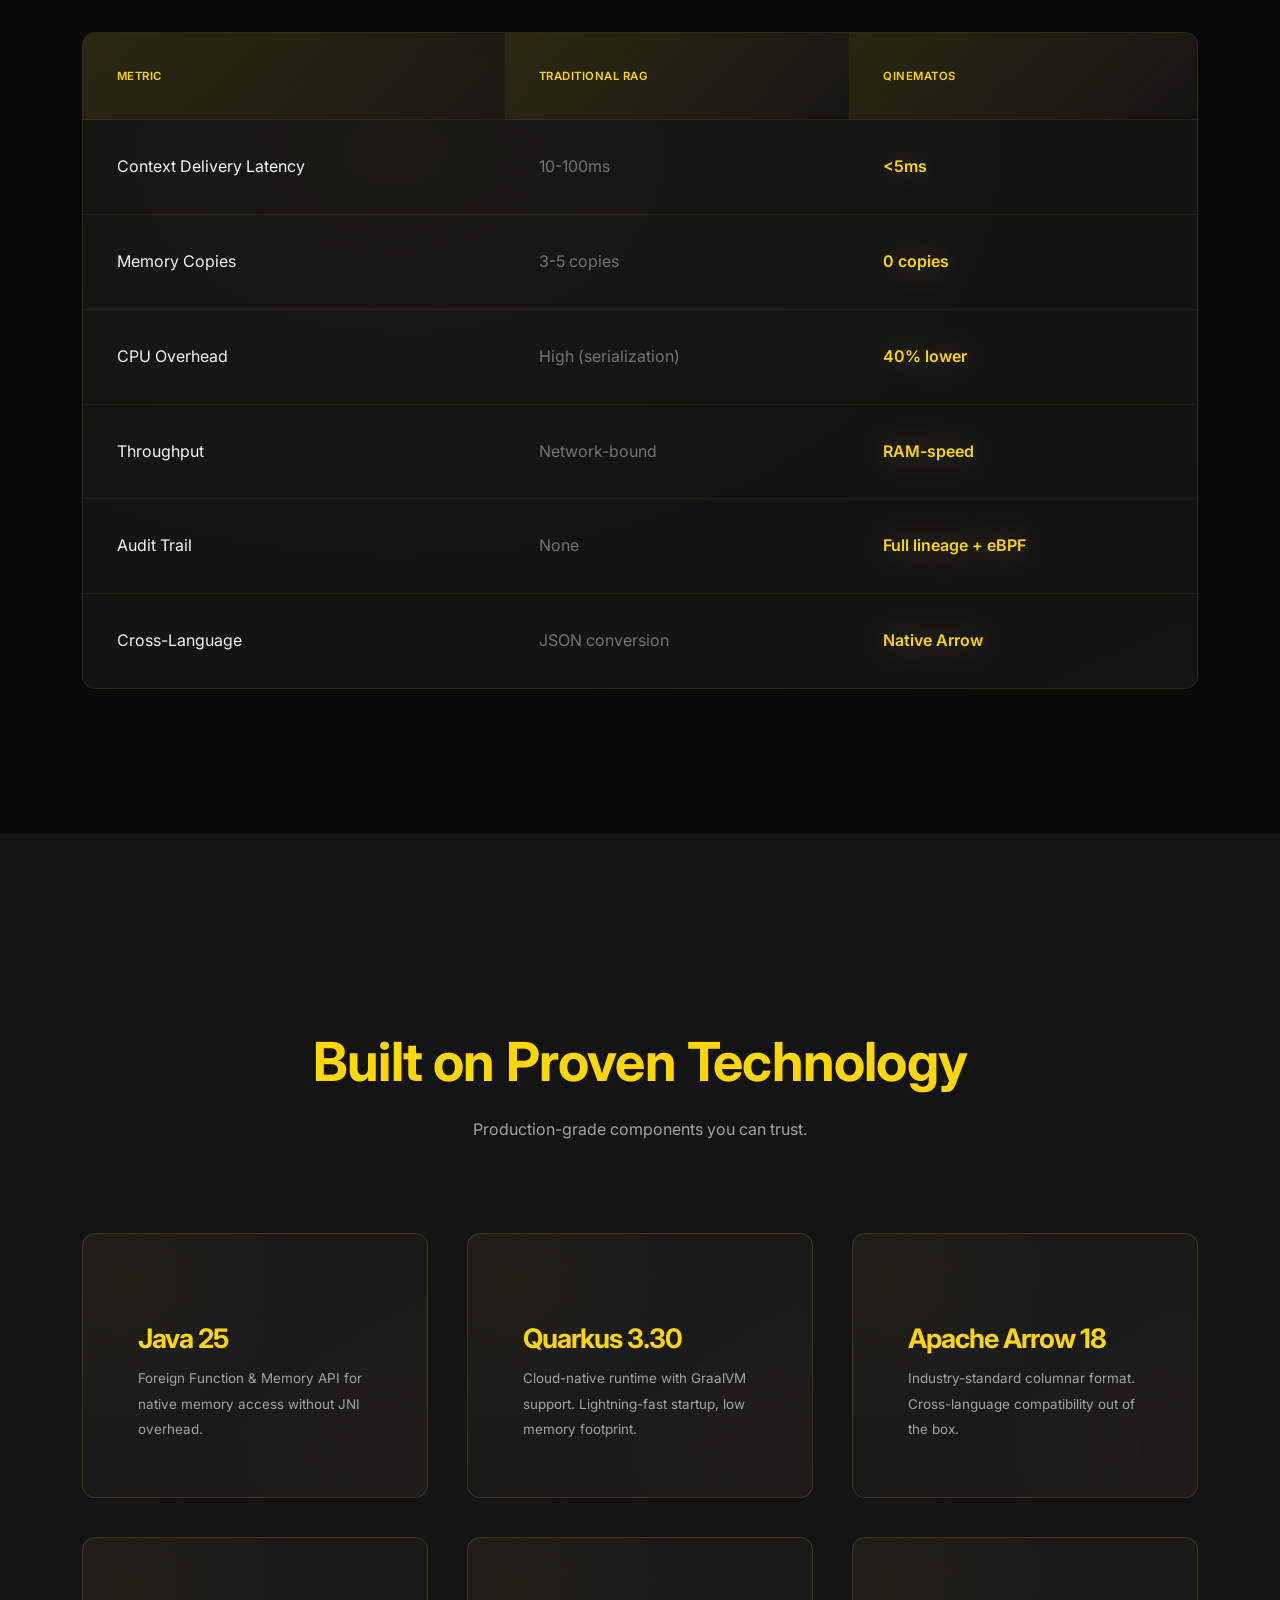
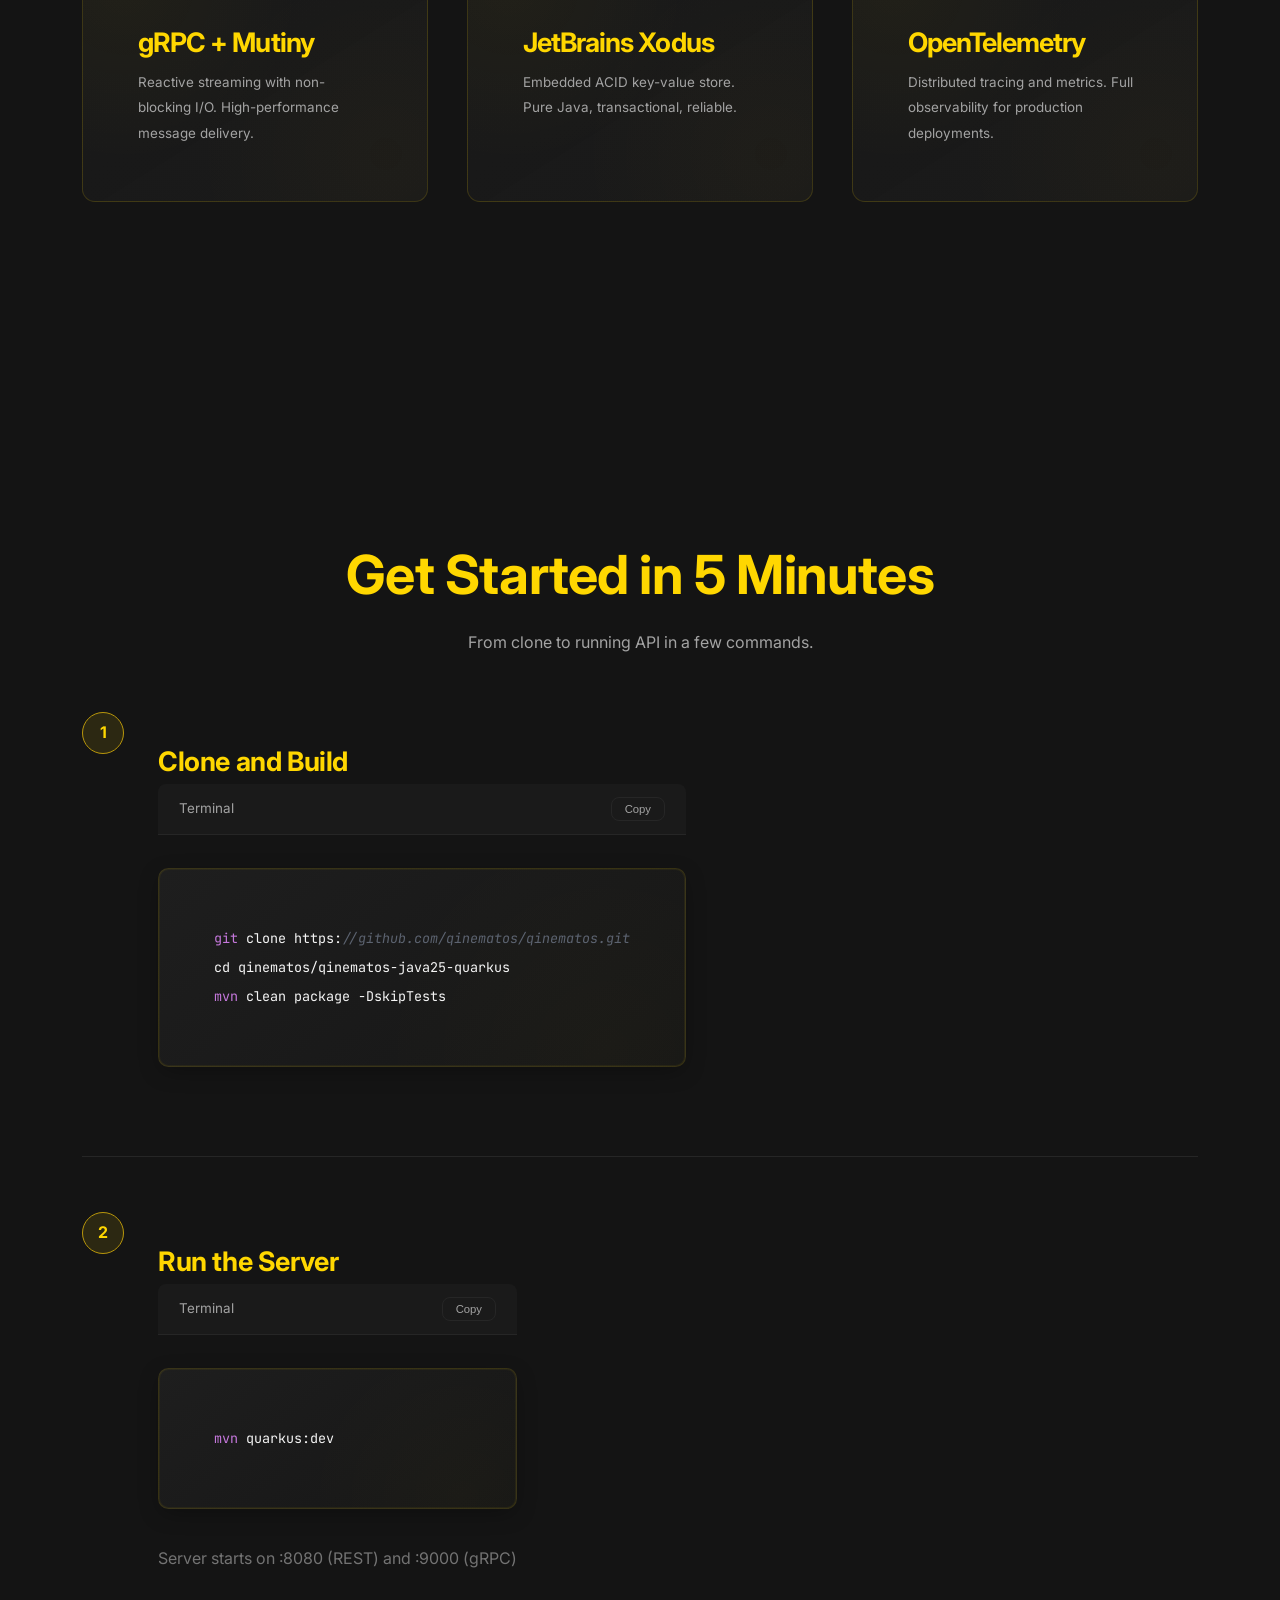
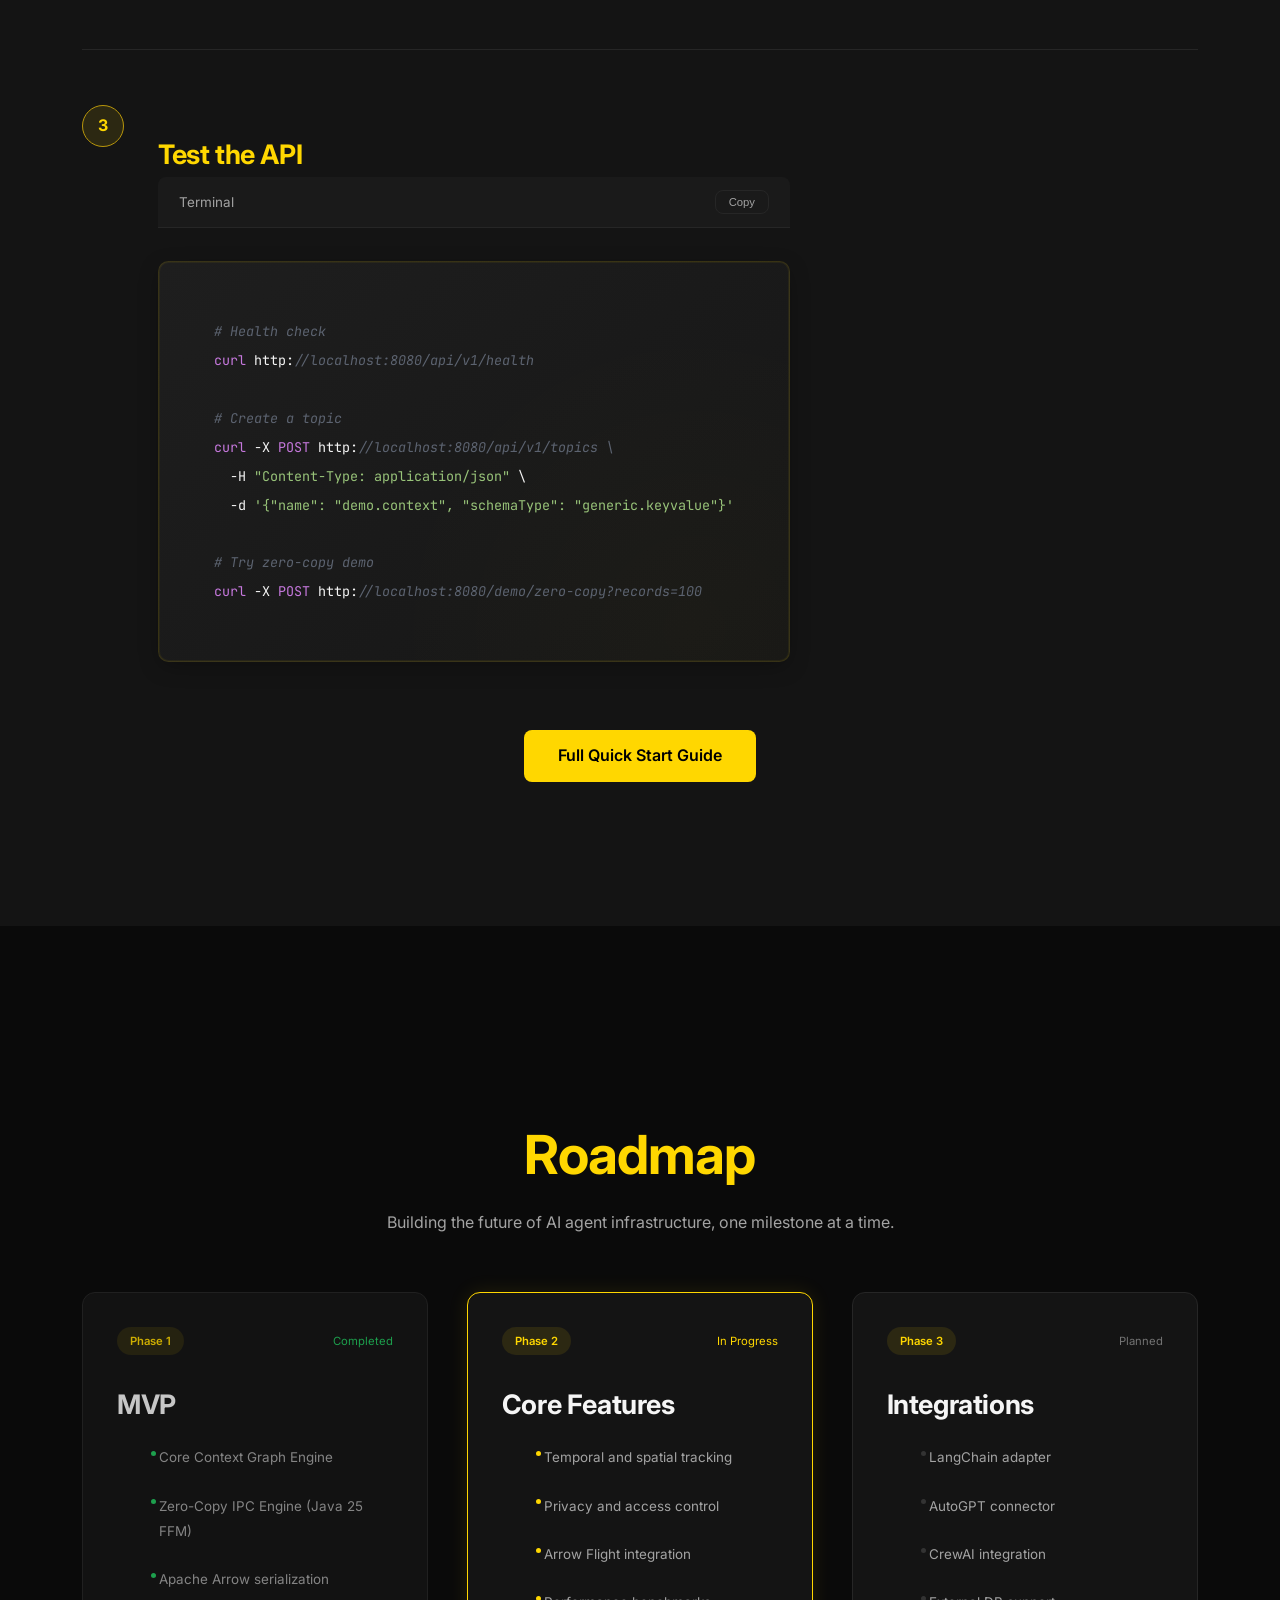
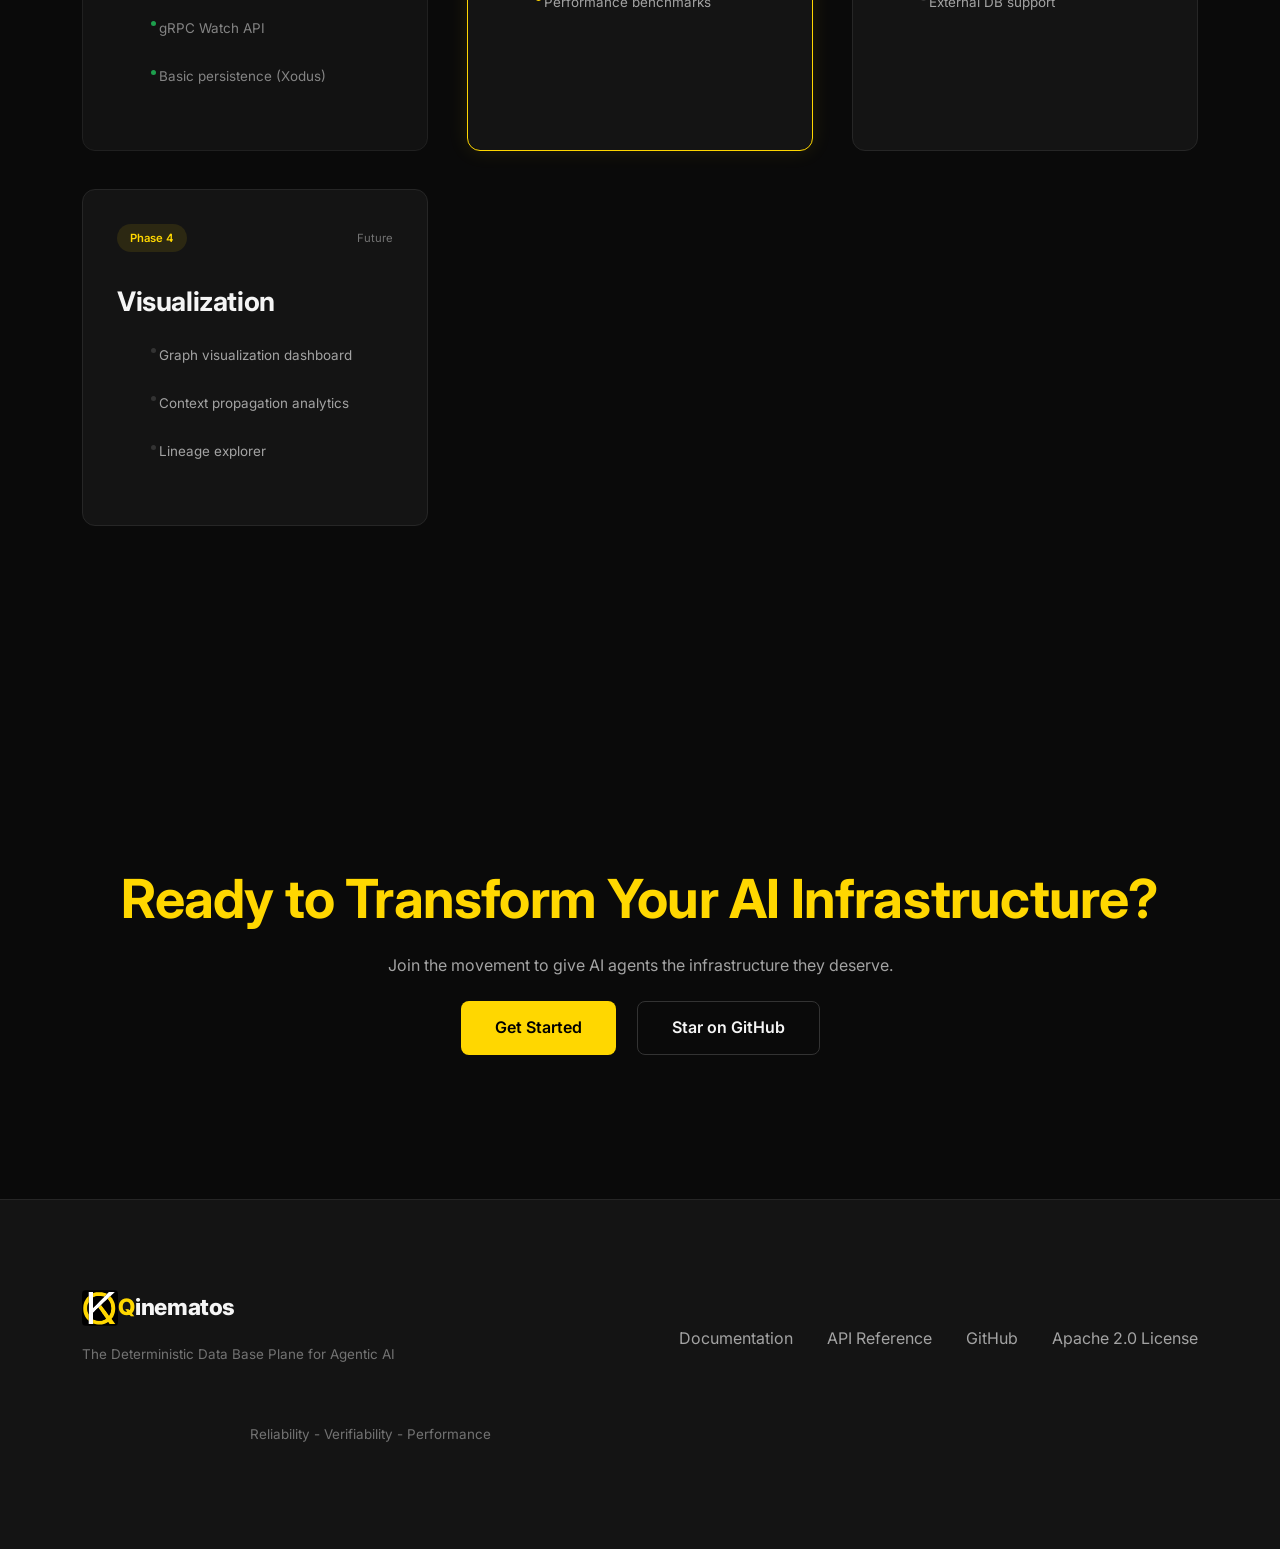
==== commit 44fcf1f9: "Fix critical logo bug: restore Q in brand name and fix alt text Co-authored-by: KinematosRT <2530994" ====
--- a/index.html
+++ b/index.html
@@ -25,7 +25,7 @@
   <!-- Header -->
   <header>
     <nav>
-      <a href="/" class="logo"><img src="images/favicon.svg" alt="Qinematos logo" class="logo-icon"><span>inematos</span></a>
+      <a href="/" class="logo"><img src="images/favicon.svg" alt="" class="logo-icon">Q<span>inematos</span></a>
       <button class="nav-toggle" aria-label="Toggle navigation">
         <span></span>
         <span></span>
@@ -426,7 +426,7 @@
     <div class="container">
       <div class="footer-content">
         <div>
-          <a href="/" class="logo"><img src="images/favicon.svg" alt="Qinematos logo" class="logo-icon"><span>inematos</span></a>
+          <a href="/" class="logo"><img src="images/favicon.svg" alt="" class="logo-icon">Q<span>inematos</span></a>
           <p class="footer-copy footer-subtext">The Deterministic Data Base Plane for Agentic AI</p>
         </div>
         <ul class="footer-links">
--- a/css/style.css
+++ b/css/style.css
@@ -74,6 +74,7 @@
 html {
   scroll-behavior: smooth;
   font-size: var(--type-body);
+  overflow-x: hidden;
 }
 
 body {
@@ -83,6 +84,8 @@
   line-height: var(--rhythm-standard);
   min-height: 100vh;
   letter-spacing: var(--tracking-neutral);
+  overflow-x: hidden;
+  width: 100%;
 }
 
 /* Typography */
@@ -95,15 +98,42 @@
 }
 
 h1 { font-size: var(--type-display); }
-h2 { font-size: var(--type-header); }
-h3 { font-size: var(--type-subheader); }
-h4 { font-size: var(--type-heading); }
+h2 { font-size: var(--type-header); margin-top: var(--space-organ); }
+h3 { font-size: var(--type-subheader); margin-top: var(--space-tissue); }
+h4 { font-size: var(--type-heading); margin-top: var(--space-tissue); }
+
+/* Add spacing after headings before paragraphs */
+h2 + p,
+h3 + p,
+h4 + p {
+  margin-top: var(--space-molecule);
+}
 
 p {
   margin-bottom: var(--space-cell);
   color: var(--text-secondary);
   line-height: var(--rhythm-extended);
   max-width: var(--content-width-prose);
+}
+
+/* List styling for better spacing and alignment */
+ul:not(.nav-links):not(.footer-links):not(.docs-nav),
+ol {
+  margin: var(--space-cell) 0;
+  padding-left: var(--space-tissue);
+  color: var(--text-secondary);
+  line-height: var(--rhythm-extended);
+}
+
+ul:not(.nav-links):not(.footer-links):not(.docs-nav) li,
+ol li {
+  margin-bottom: var(--space-molecule);
+  padding-left: var(--space-atom);
+}
+
+ul:not(.nav-links):not(.footer-links):not(.docs-nav) li:last-child,
+ol li:last-child {
+  margin-bottom: 0;
 }
 
 a {
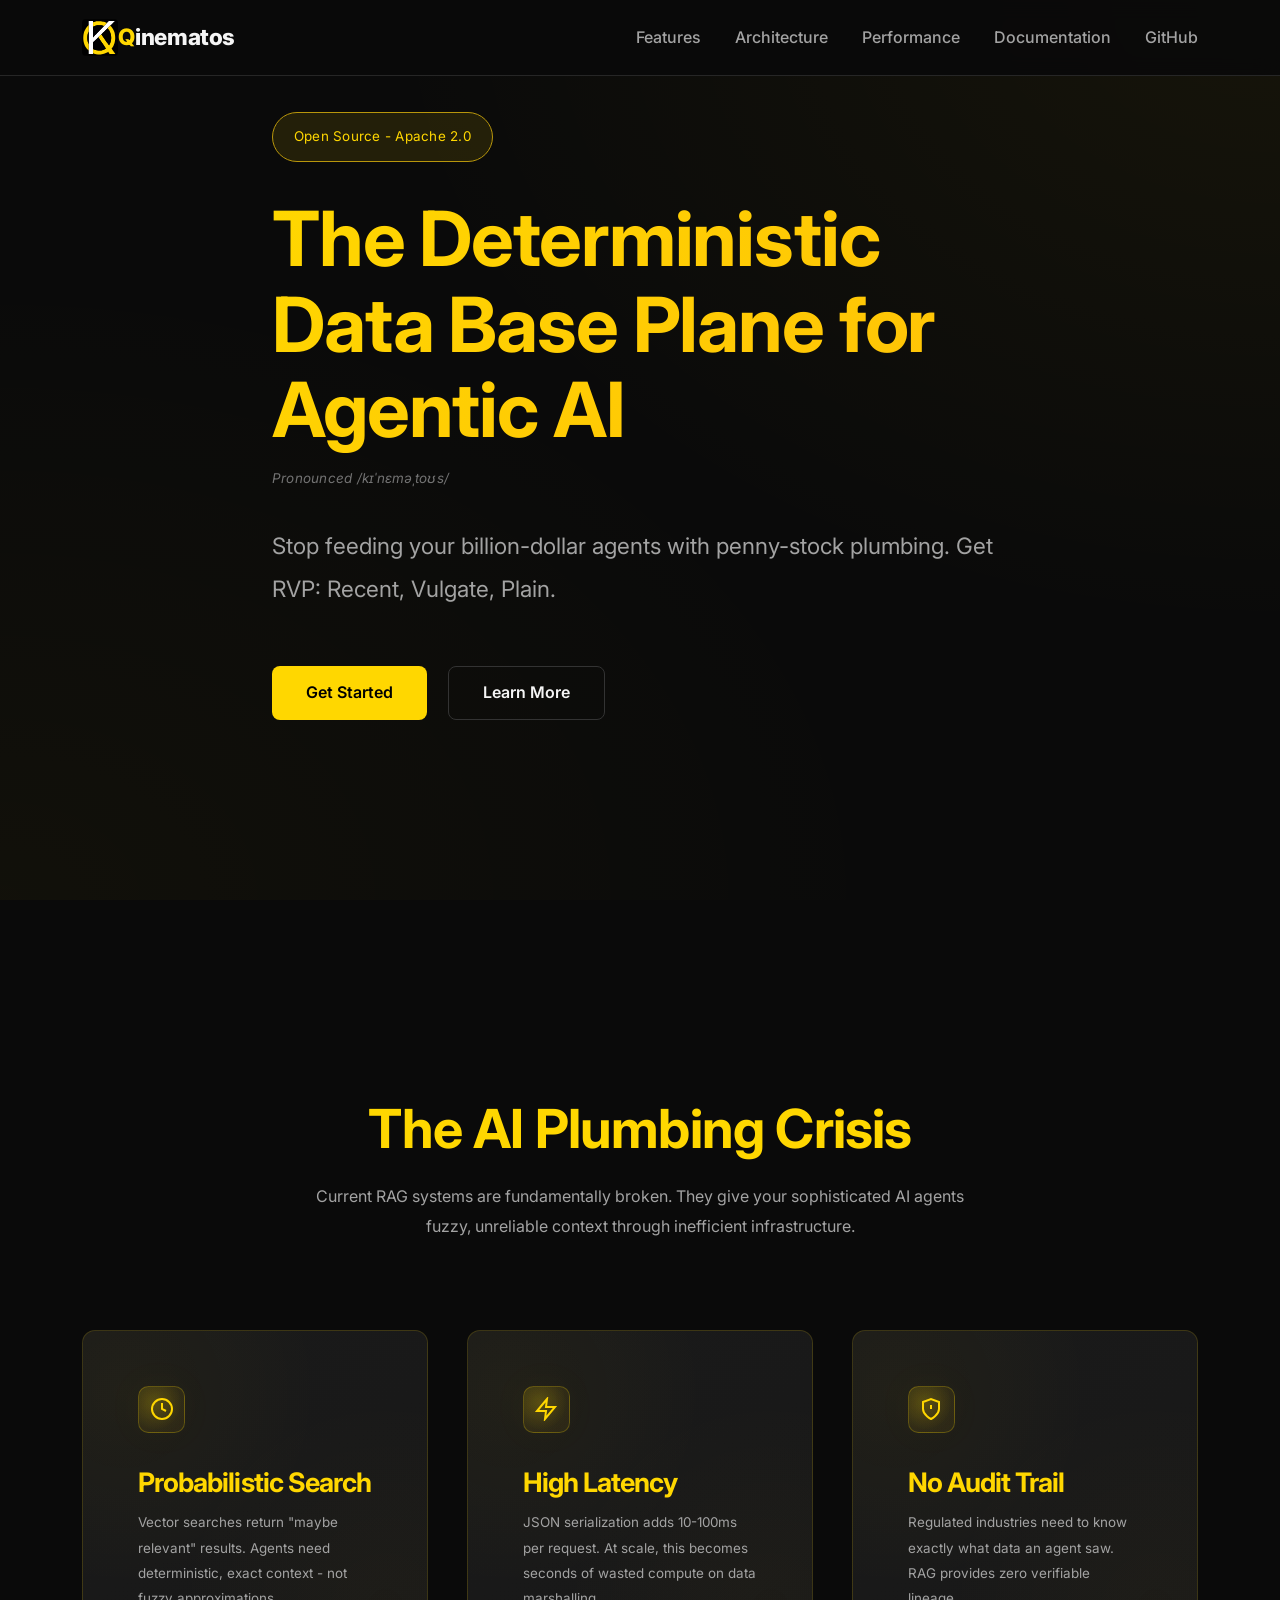
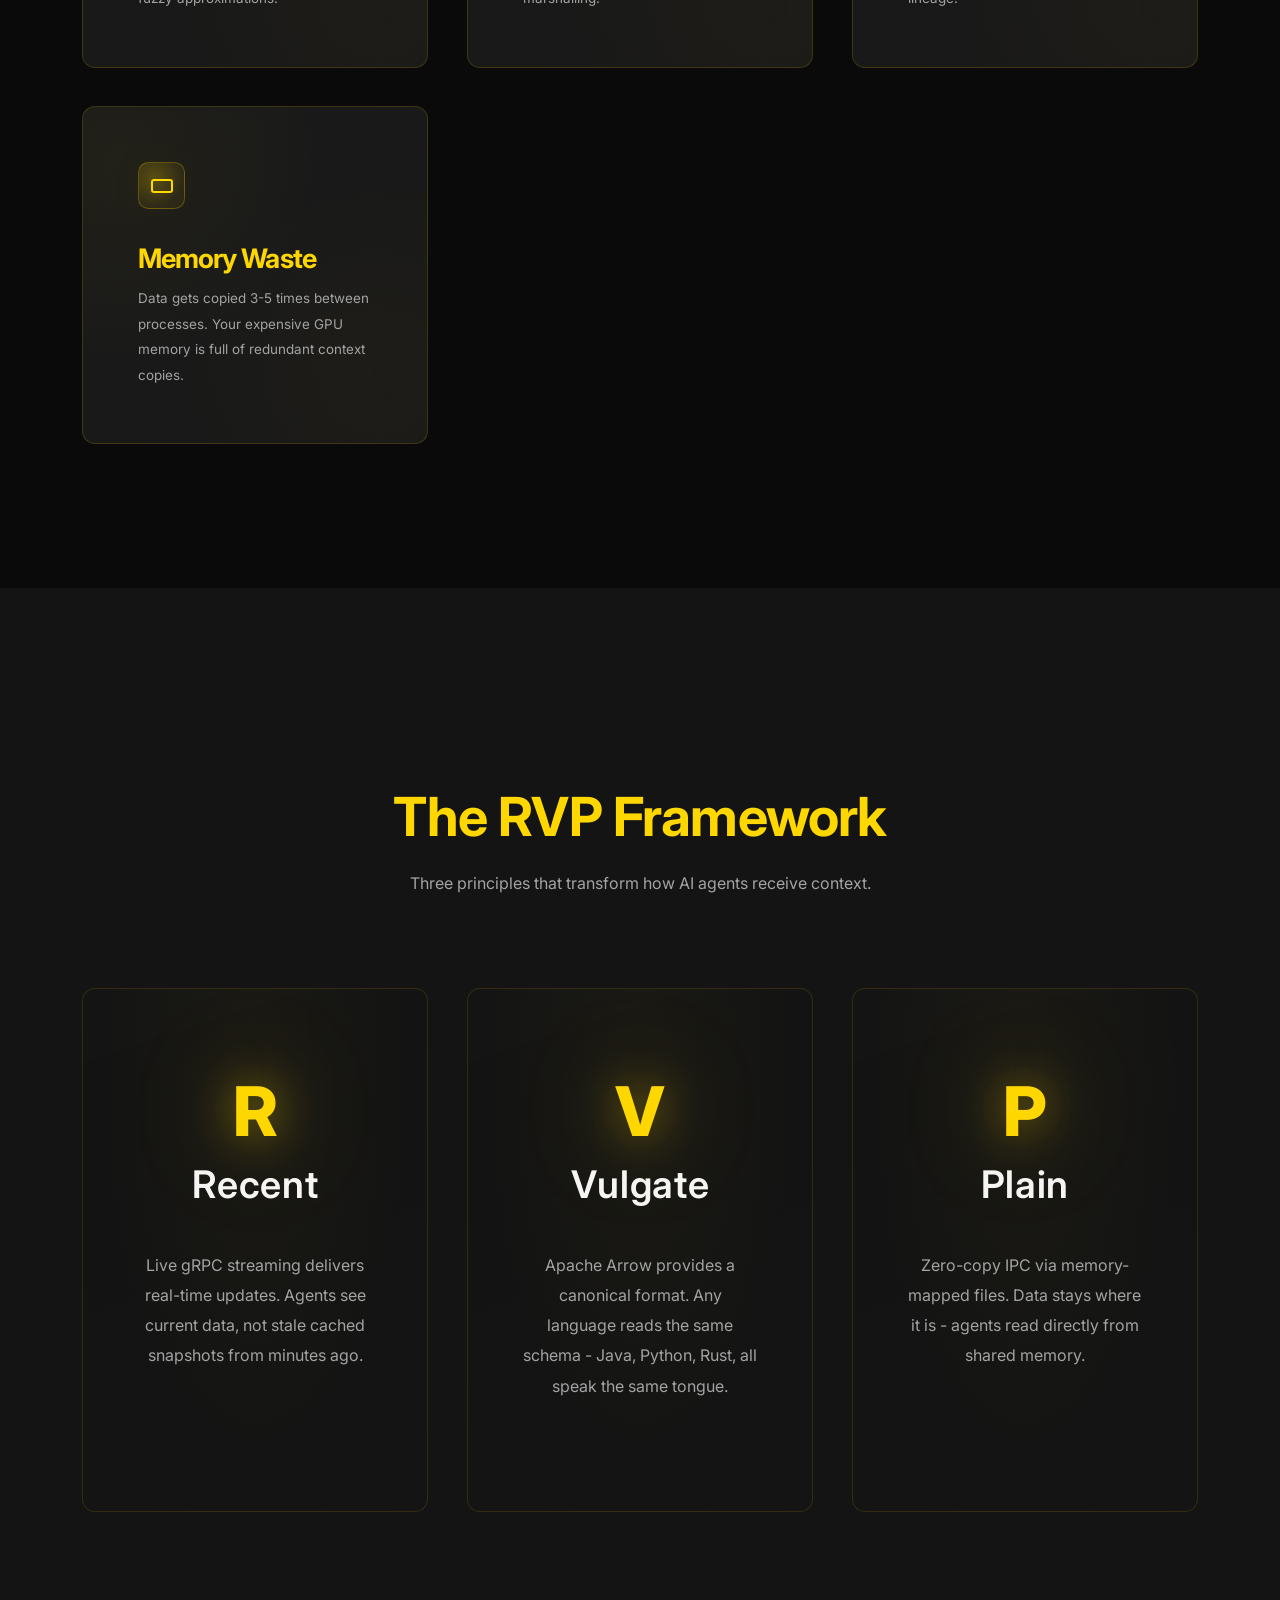
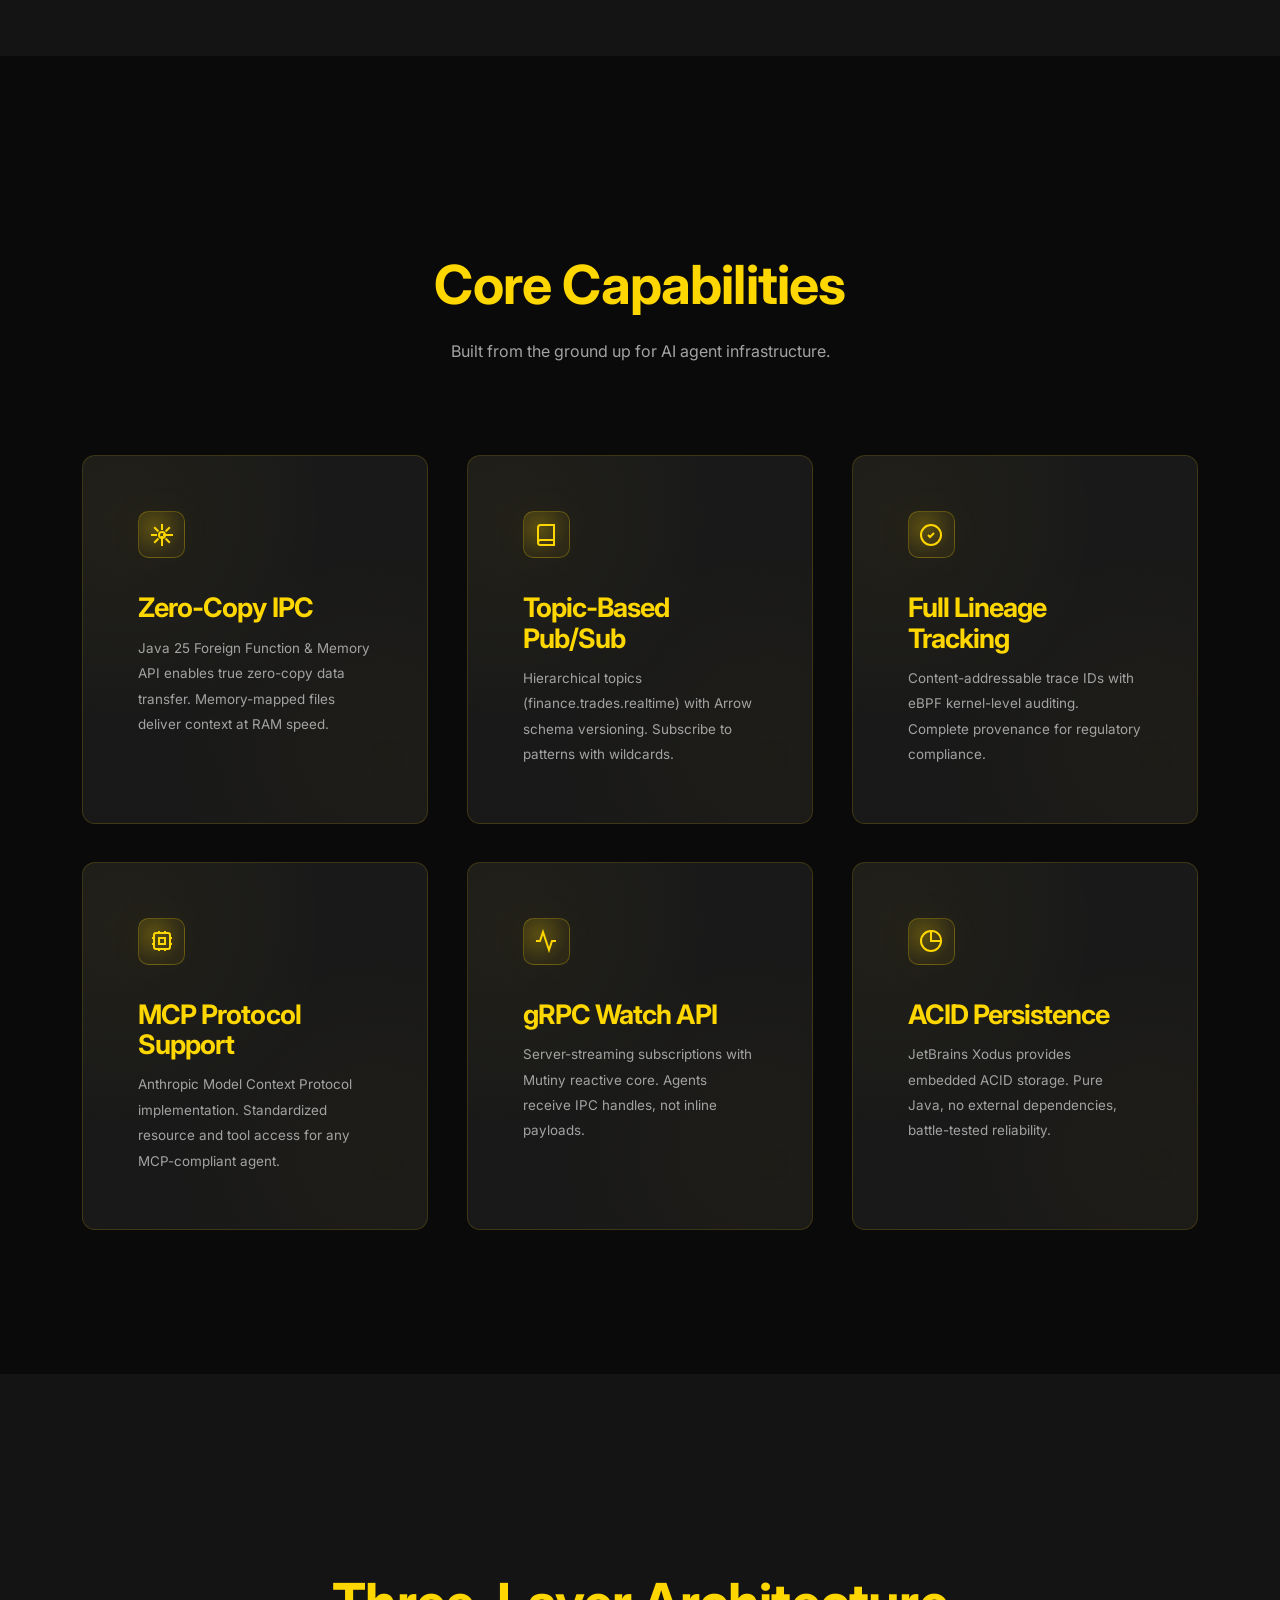
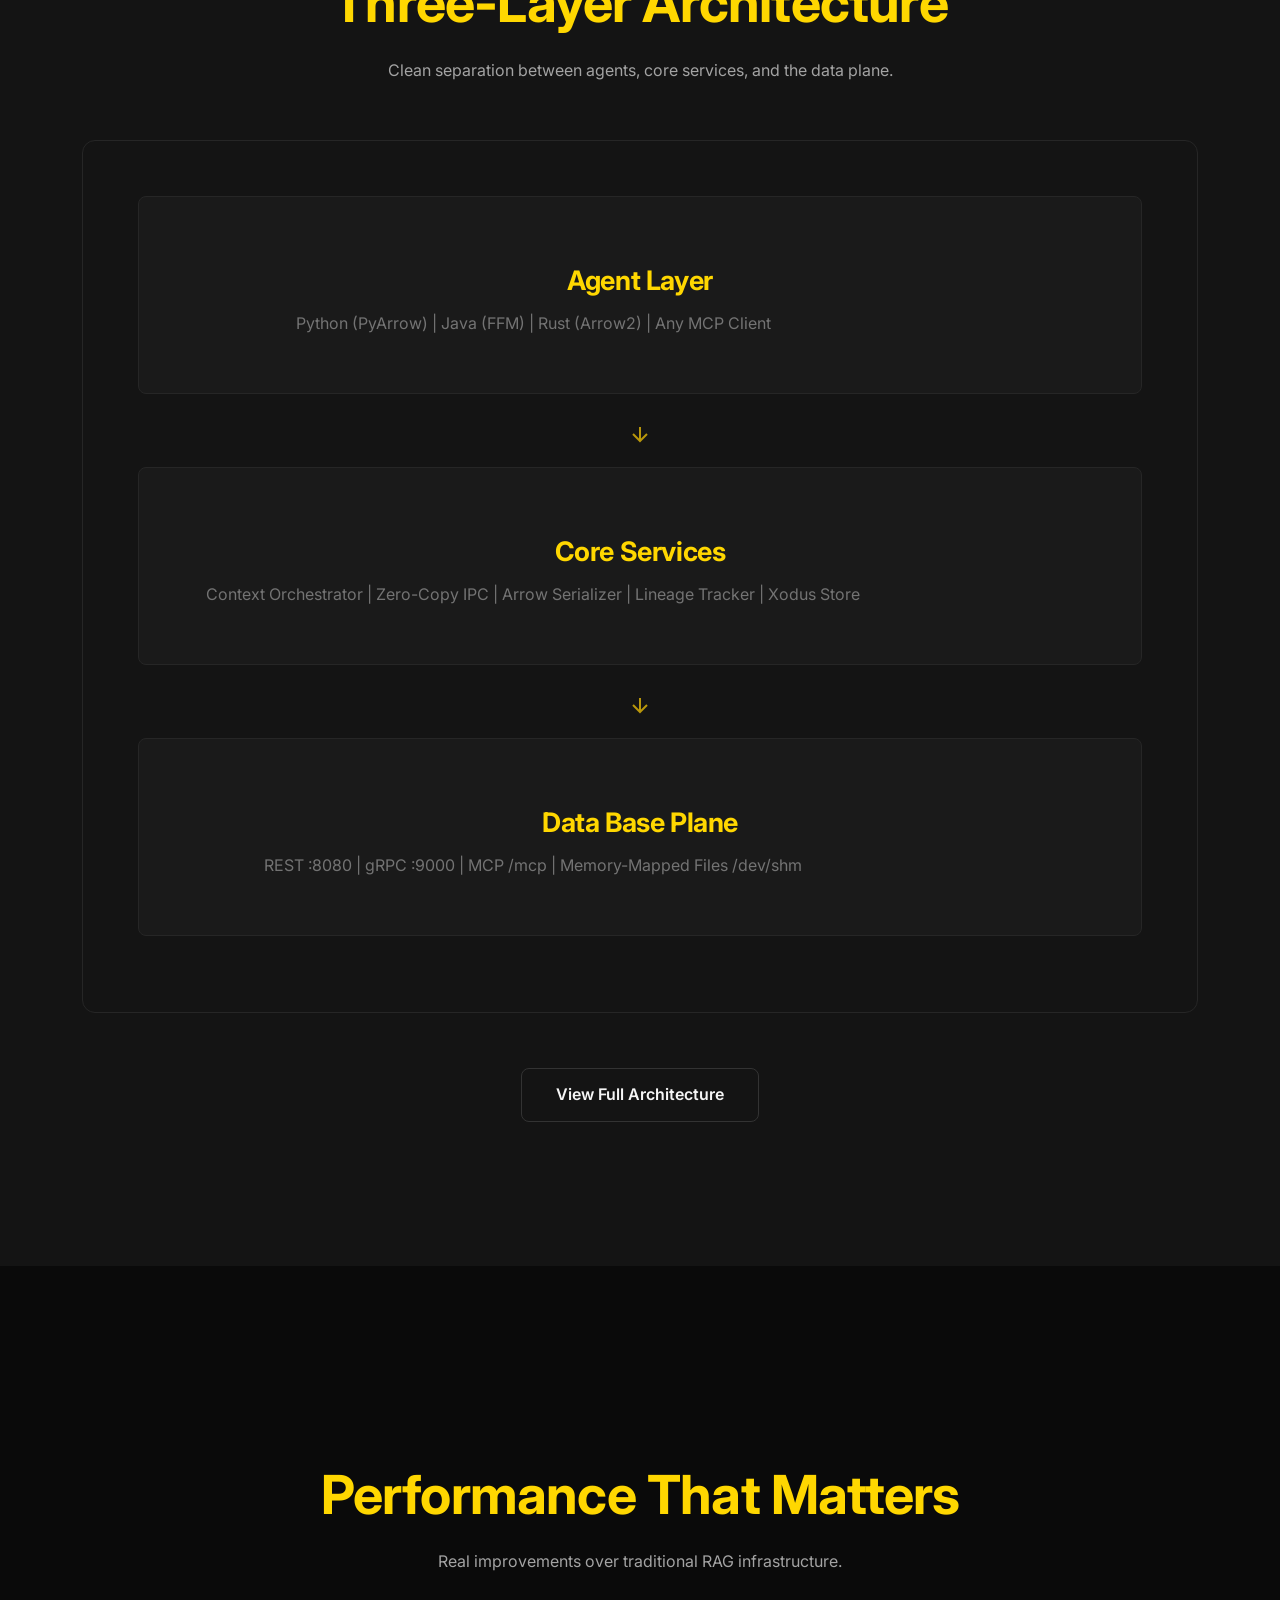
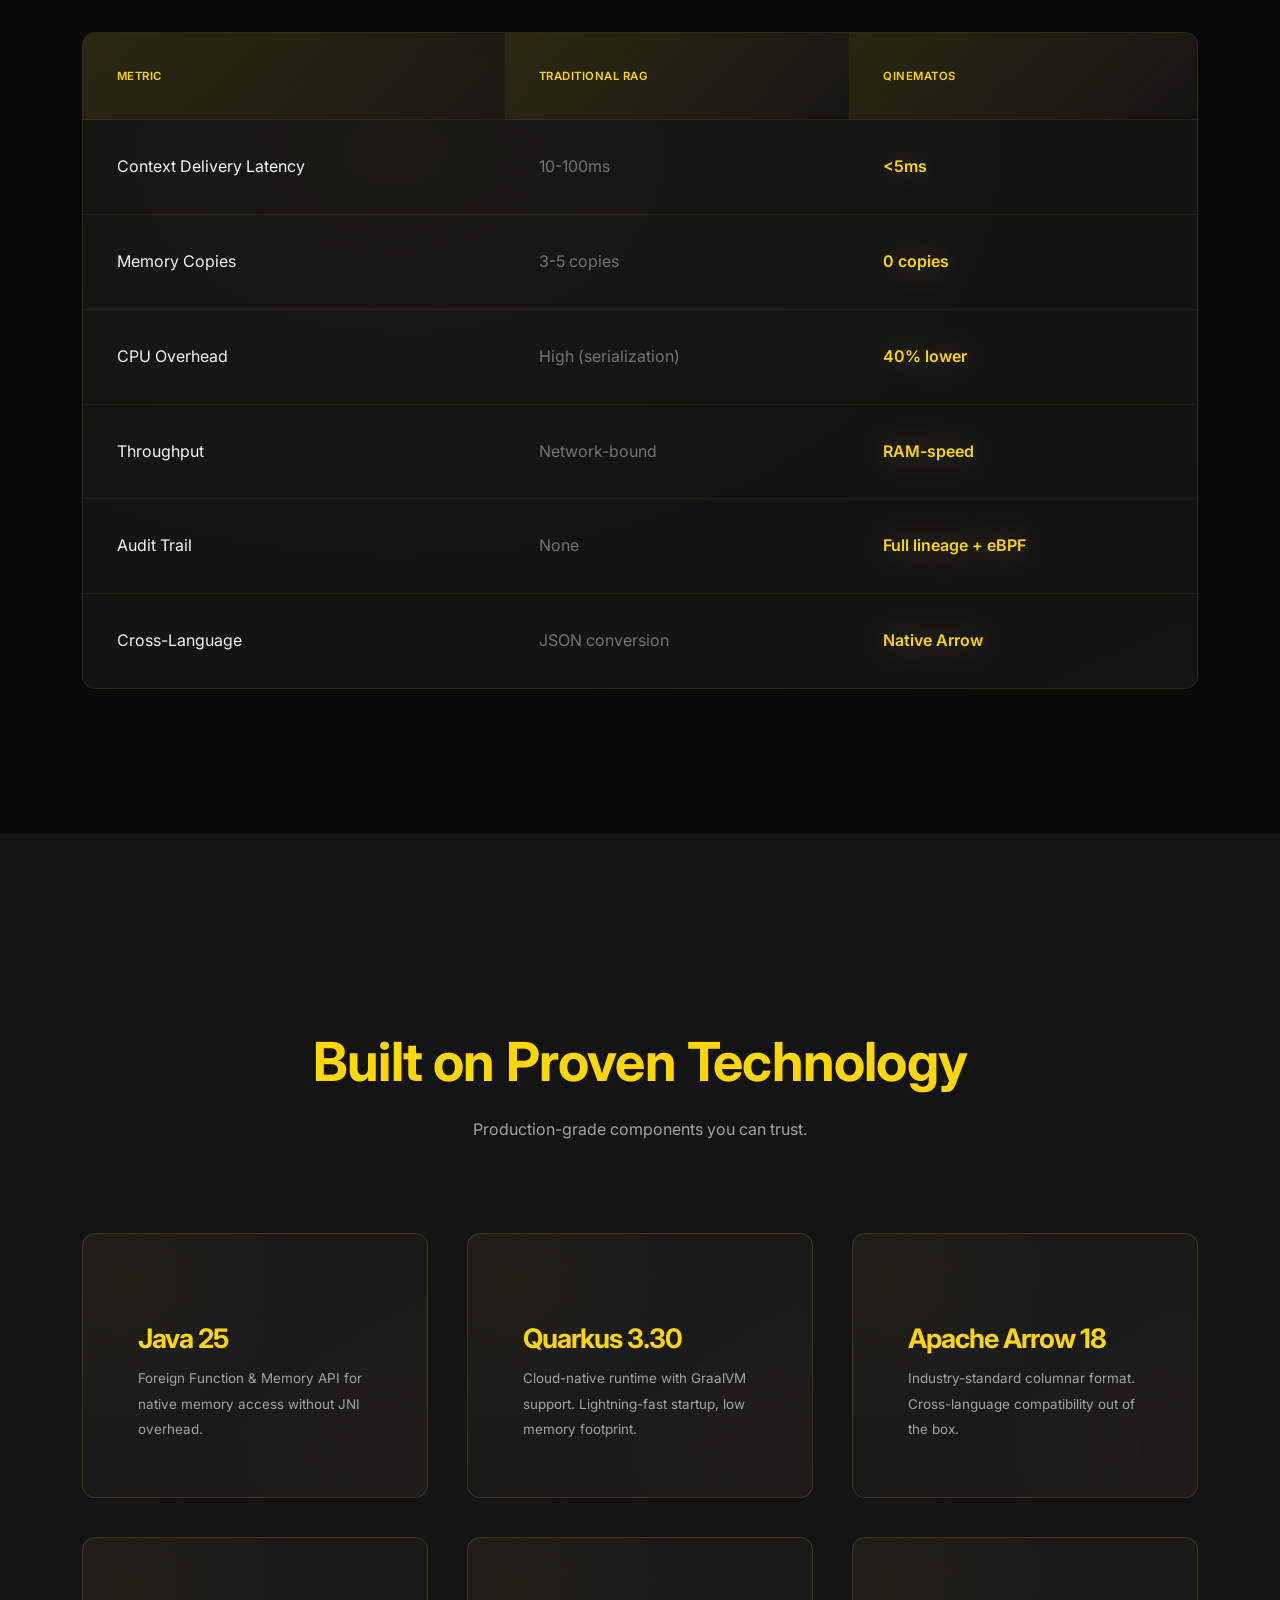
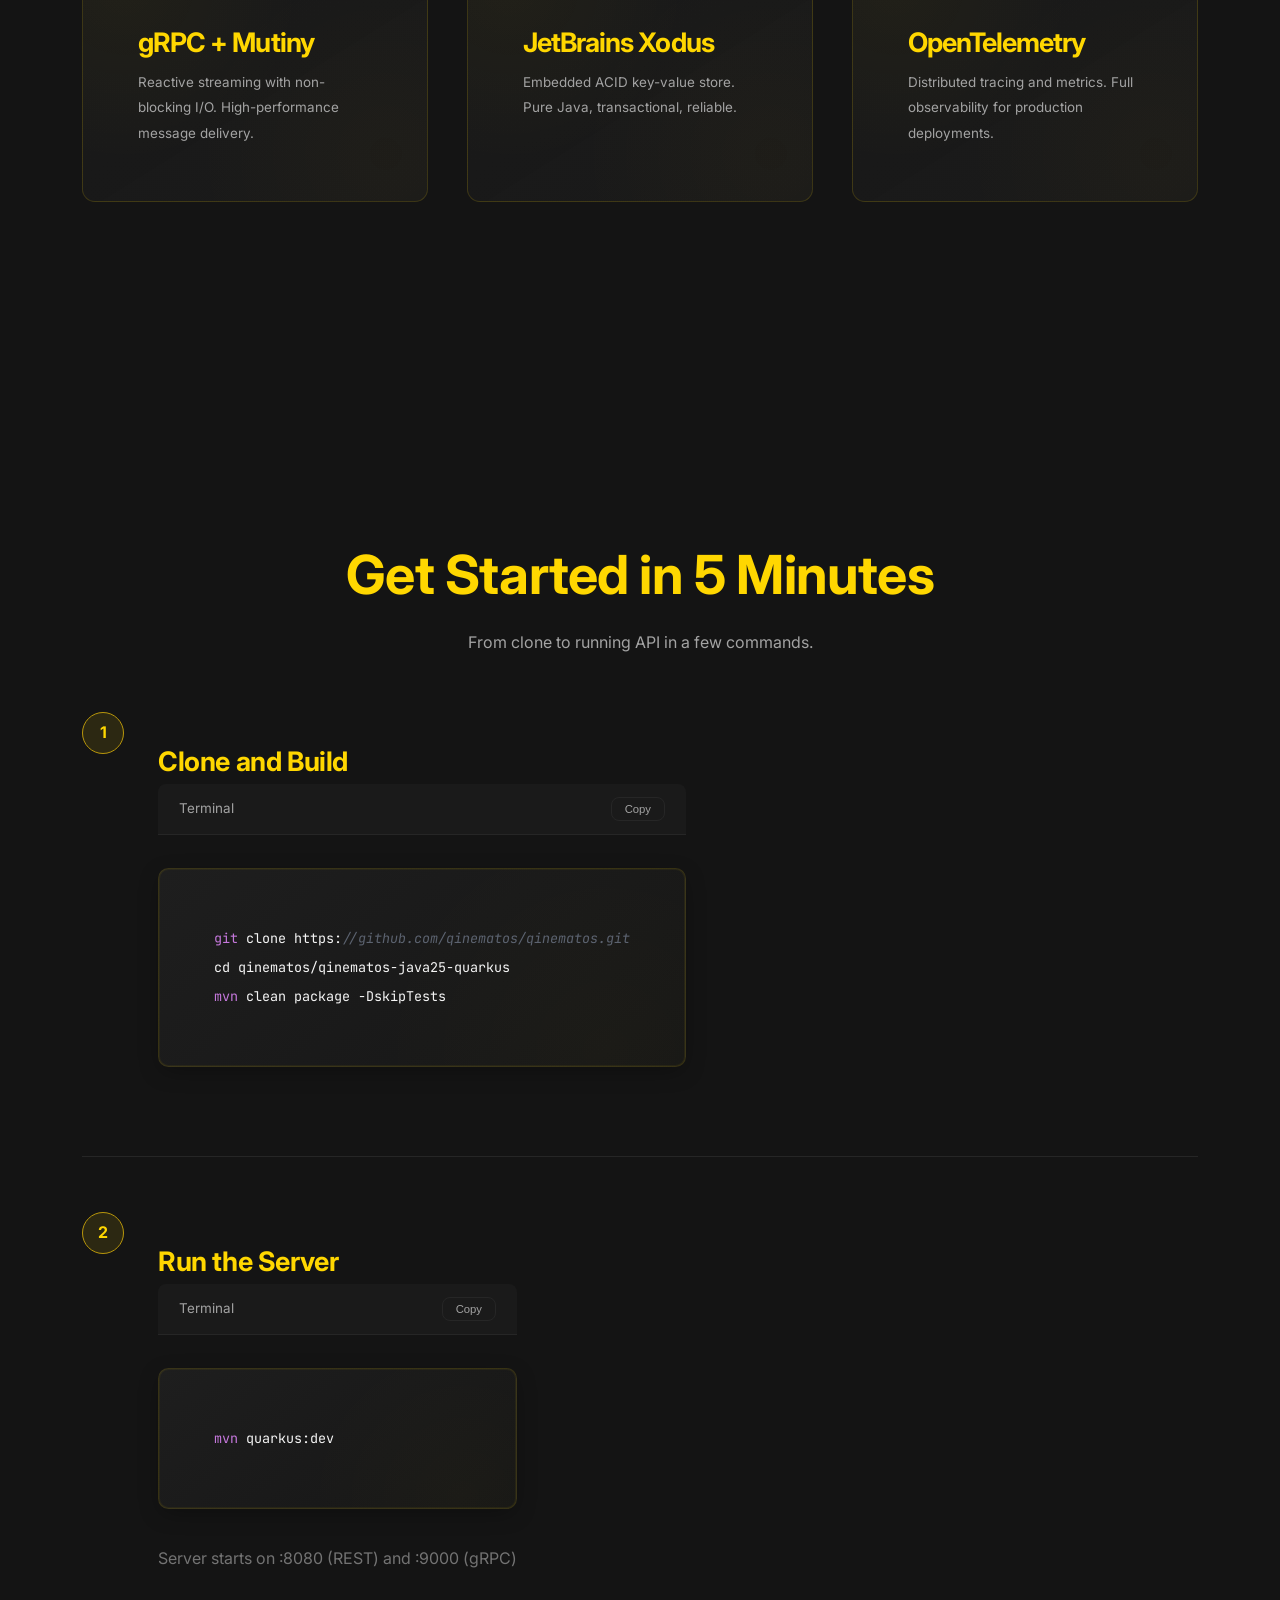
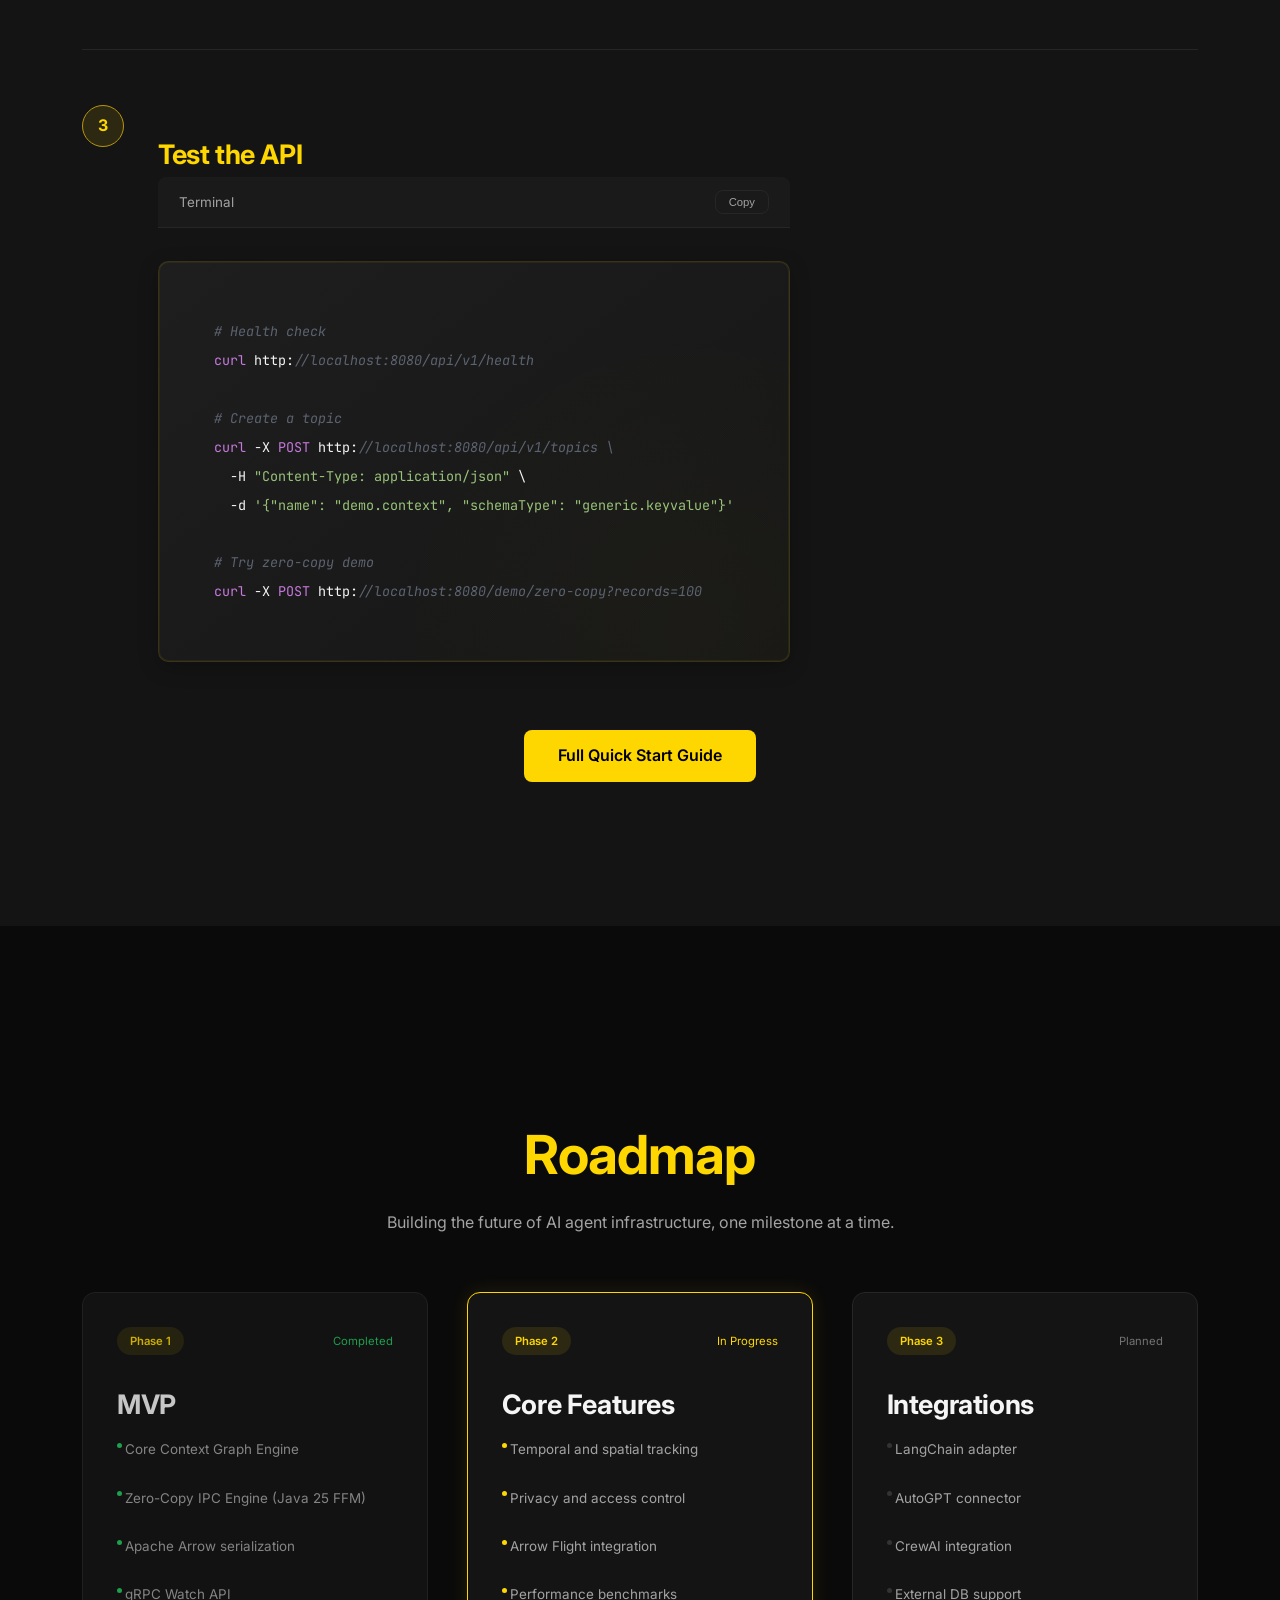
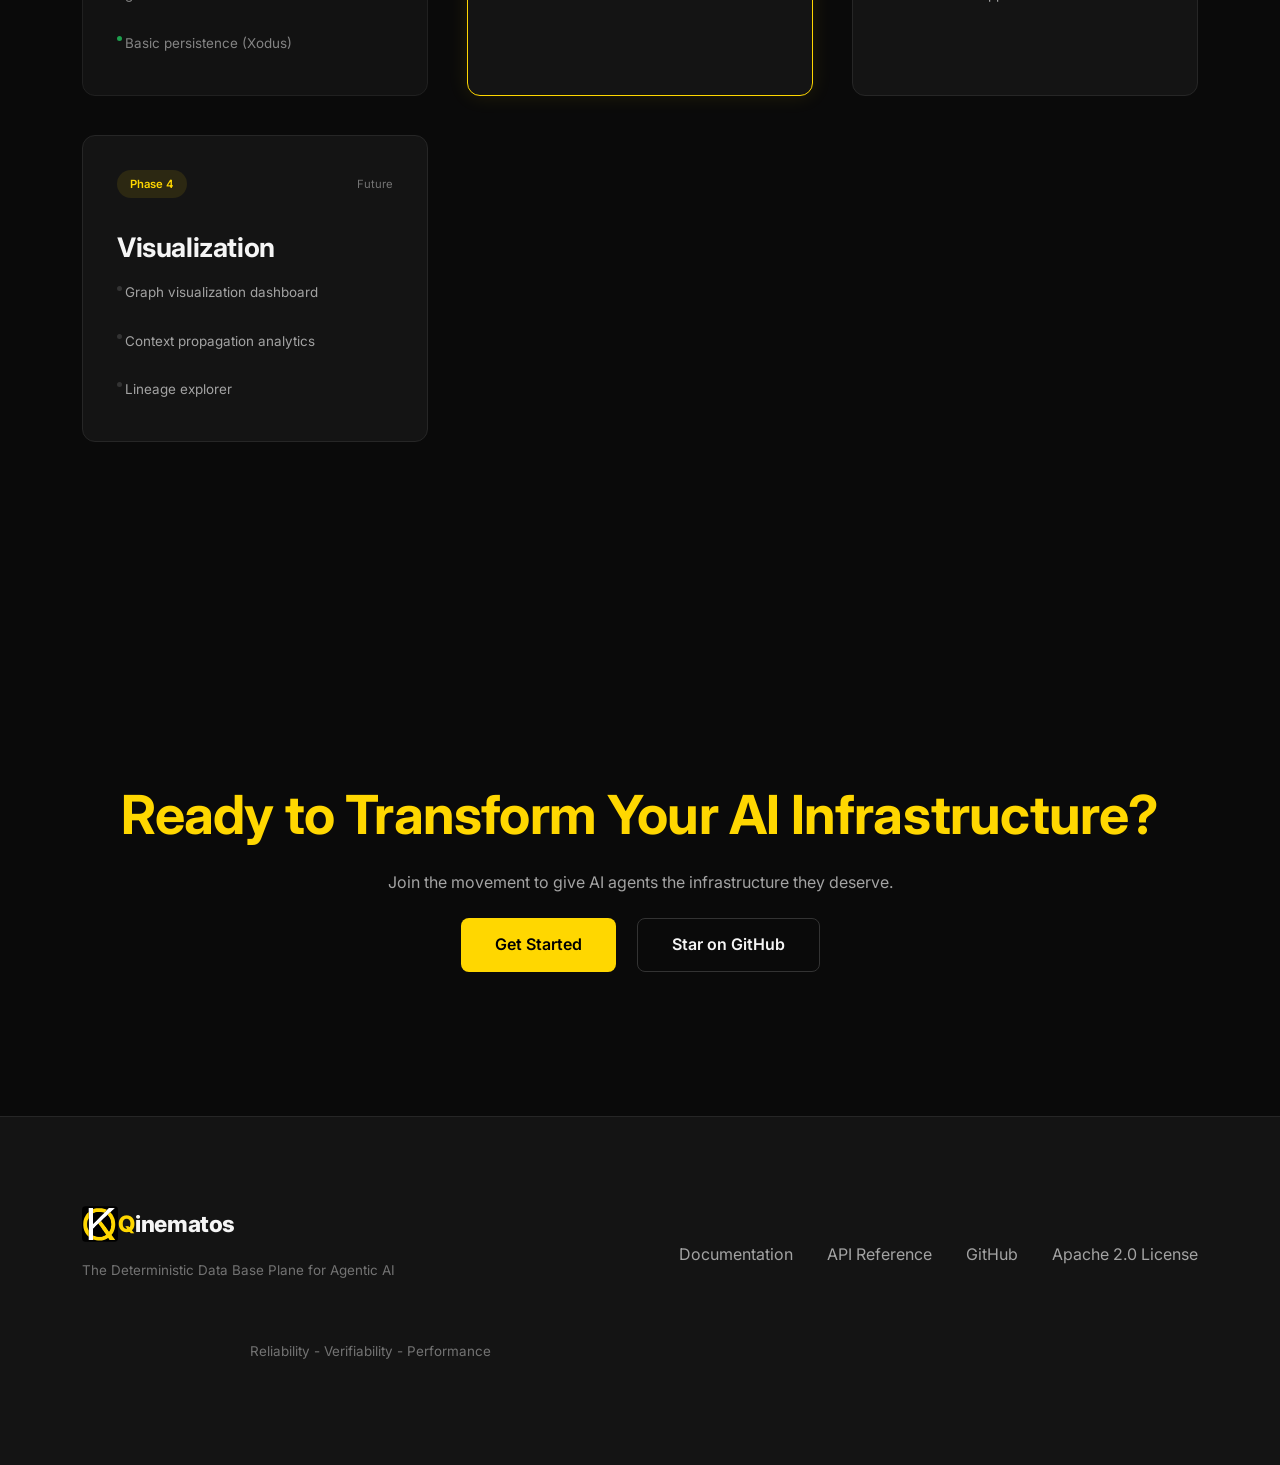
==== commit ed5d6597: "Update index.html Co-authored-by: gemini-code-assist[bot] <176961590+gemini-code-assist[bot]@users.n" ====
--- a/index.html
+++ b/index.html
@@ -426,7 +426,7 @@
     <div class="container">
       <div class="footer-content">
         <div>
-          <a href="/" class="logo"><img src="images/favicon.svg" alt="" class="logo-icon">Q<span>inematos</span></a>
+          <a href="/" class="logo"><img src="images/favicon.svg" alt="Qinematos logo" class="logo-icon">Q<span>inematos</span></a>
           <p class="footer-copy footer-subtext">The Deterministic Data Base Plane for Agentic AI</p>
         </div>
         <ul class="footer-links">
--- a/css/style.css
+++ b/css/style.css
@@ -74,7 +74,6 @@
 html {
   scroll-behavior: smooth;
   font-size: var(--type-body);
-  overflow-x: hidden;
 }
 
 body {
@@ -117,22 +116,20 @@
 }
 
 /* List styling for better spacing and alignment */
-ul:not(.nav-links):not(.footer-links):not(.docs-nav),
-ol {
+/* List styling for better spacing and alignment */
+:is(ul, ol):not(.nav-links, .footer-links, .docs-nav) {
   margin: var(--space-cell) 0;
   padding-left: var(--space-tissue);
   color: var(--text-secondary);
   line-height: var(--rhythm-extended);
 }
 
-ul:not(.nav-links):not(.footer-links):not(.docs-nav) li,
-ol li {
+:is(ul, ol):not(.nav-links, .footer-links, .docs-nav) li {
   margin-bottom: var(--space-molecule);
   padding-left: var(--space-atom);
 }
 
-ul:not(.nav-links):not(.footer-links):not(.docs-nav) li:last-child,
-ol li:last-child {
+:is(ul, ol):not(.nav-links, .footer-links, .docs-nav) li:last-child {
   margin-bottom: 0;
 }
 
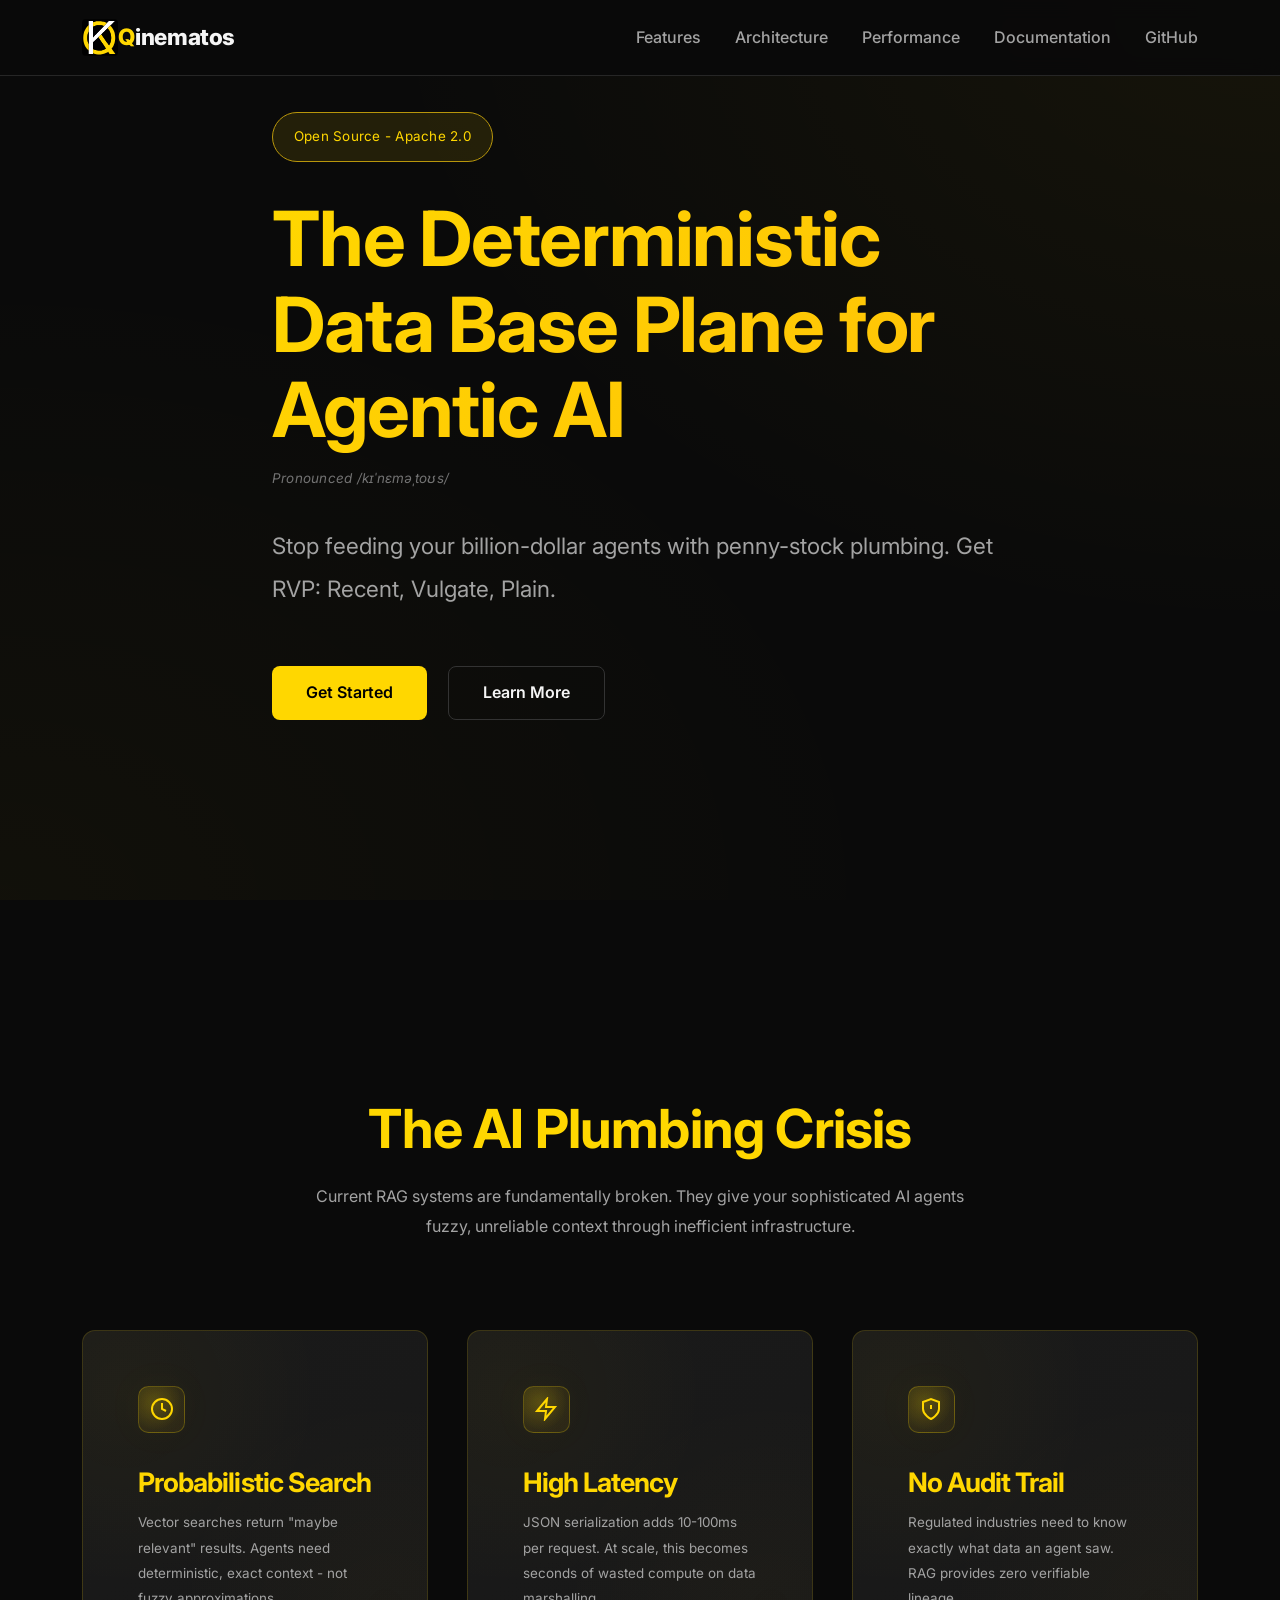
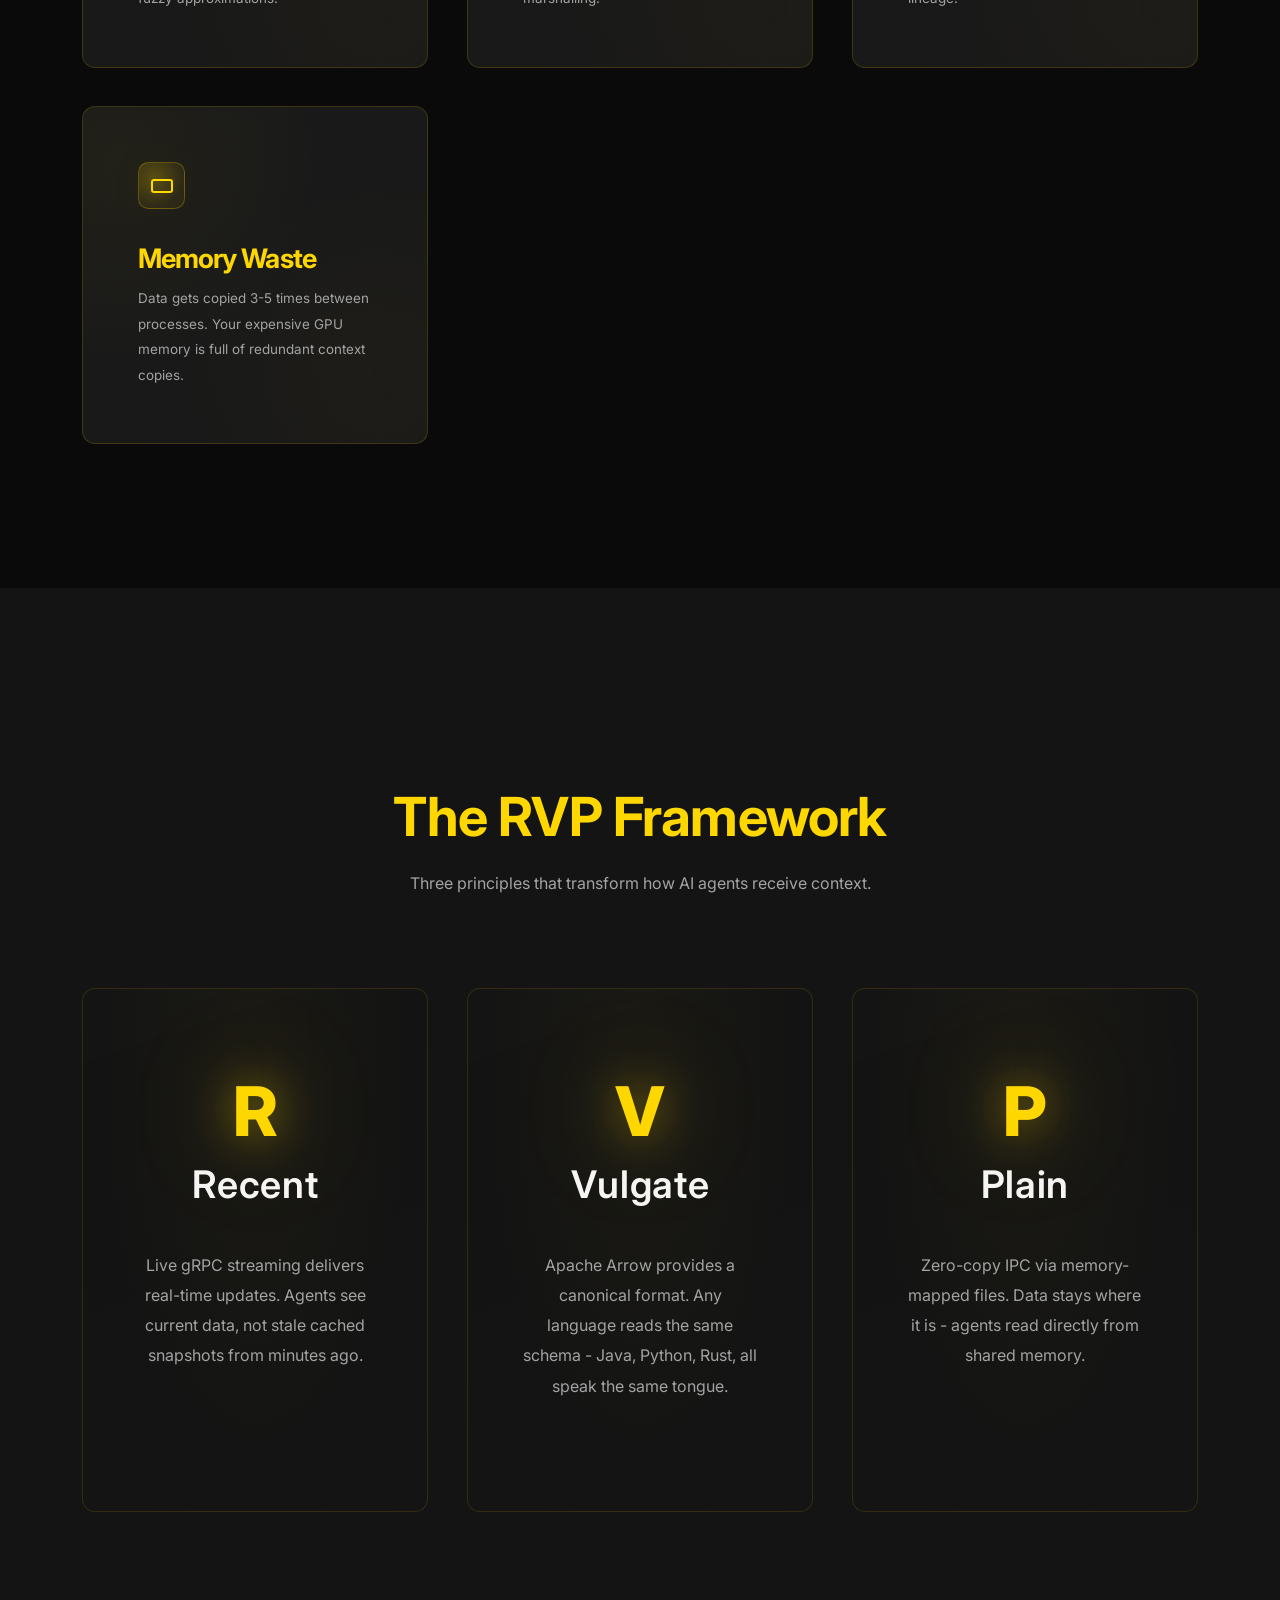
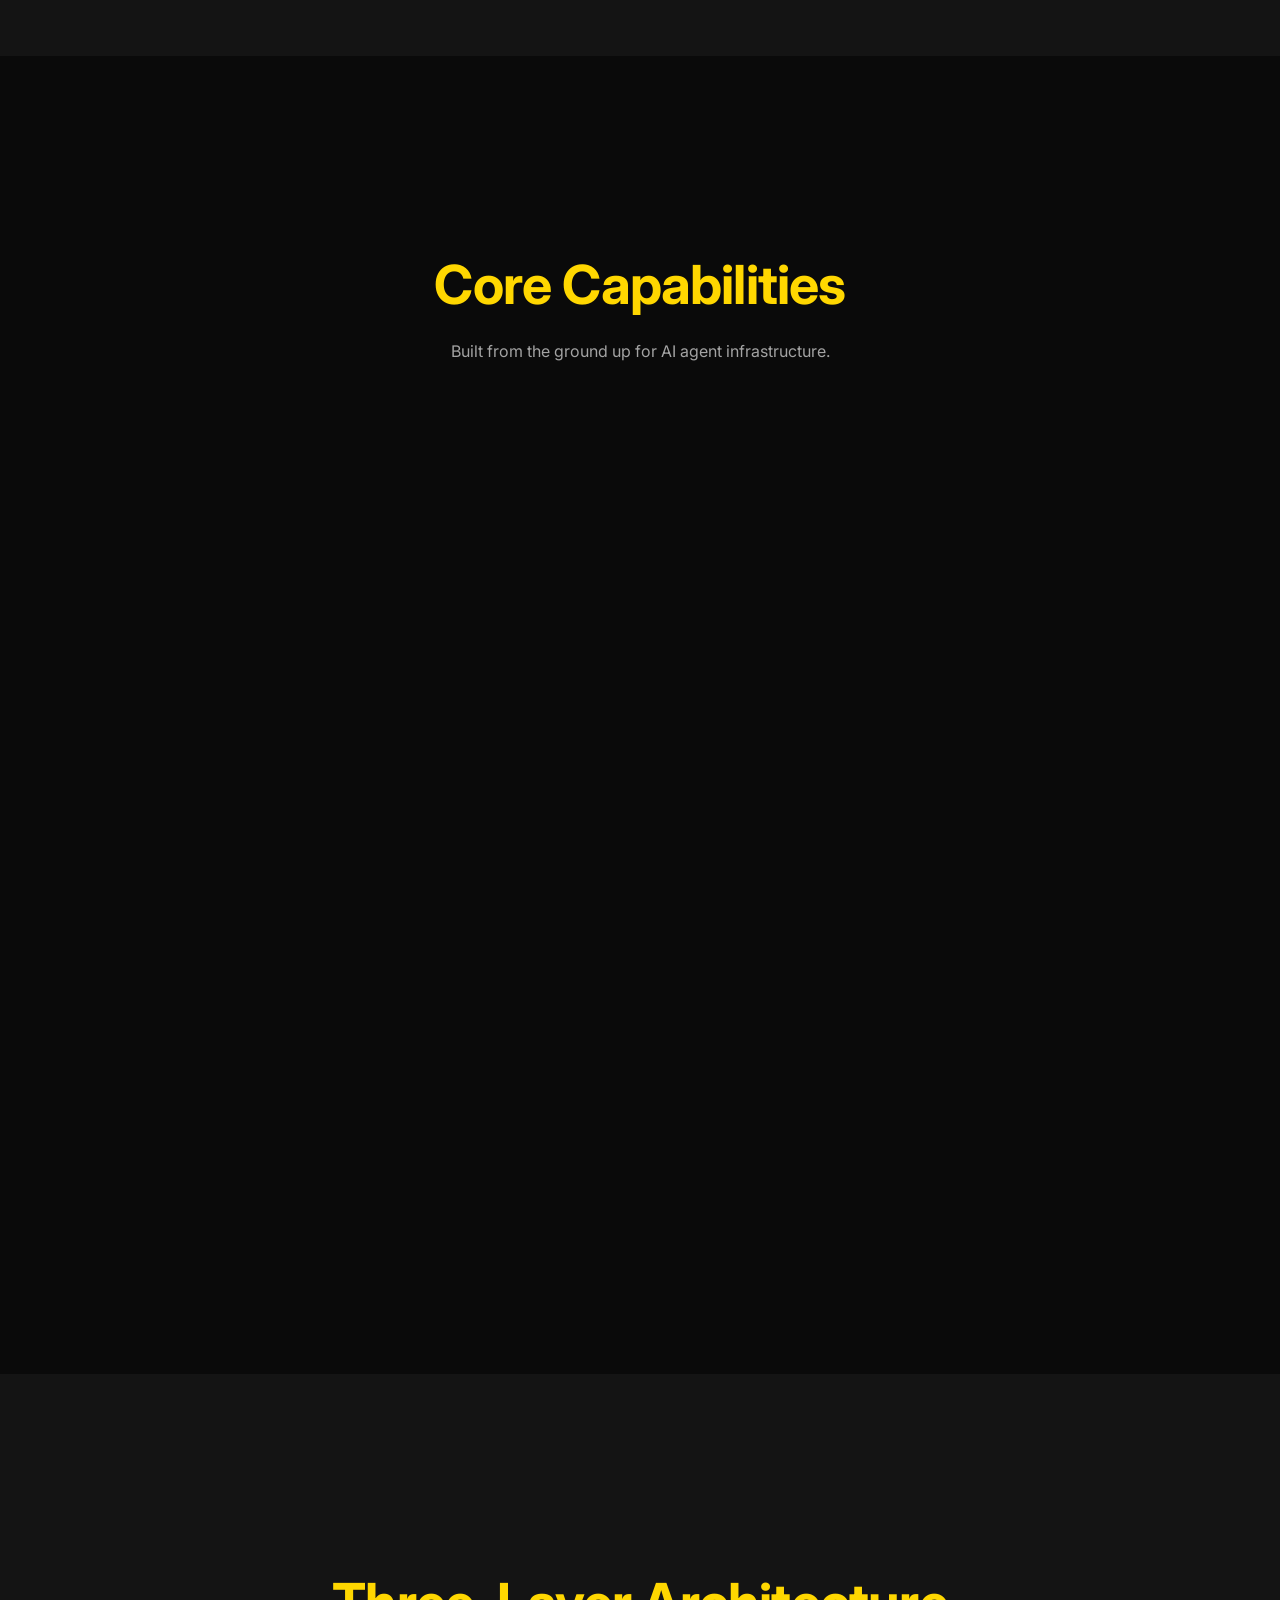
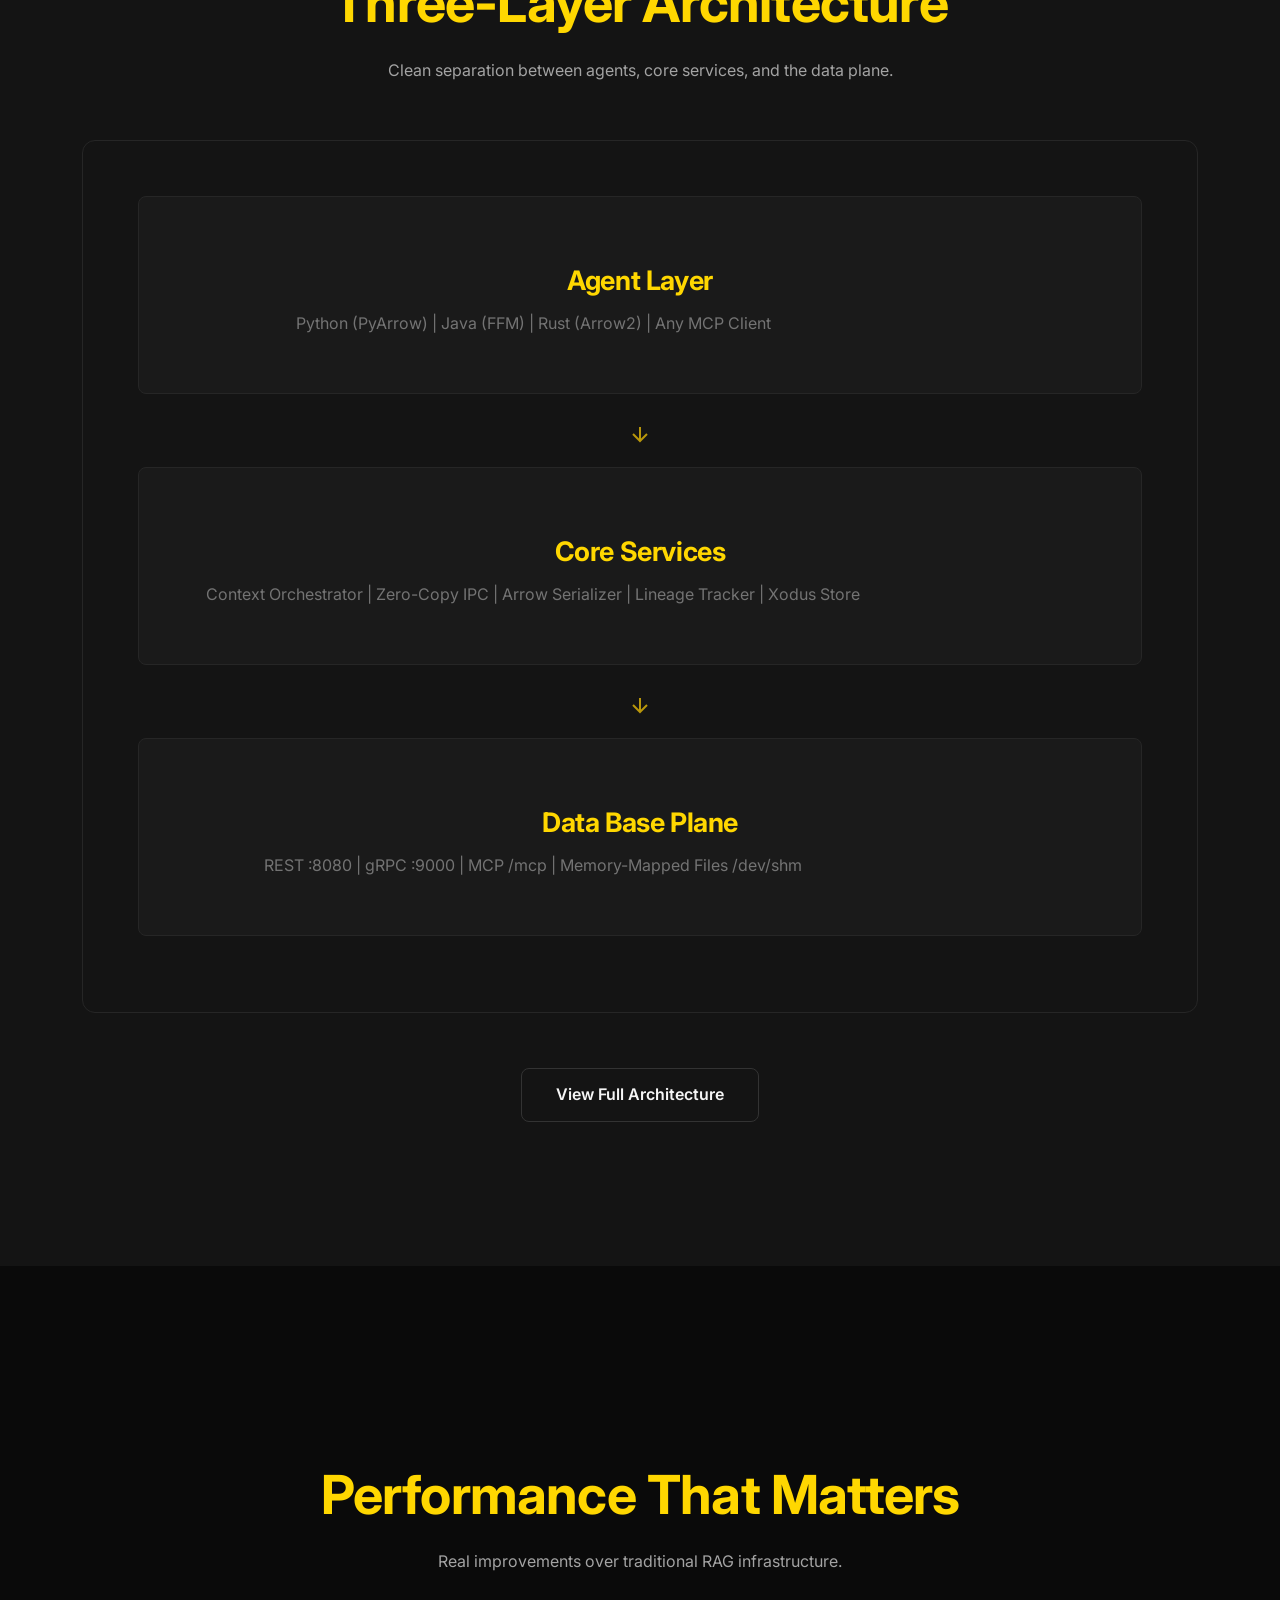
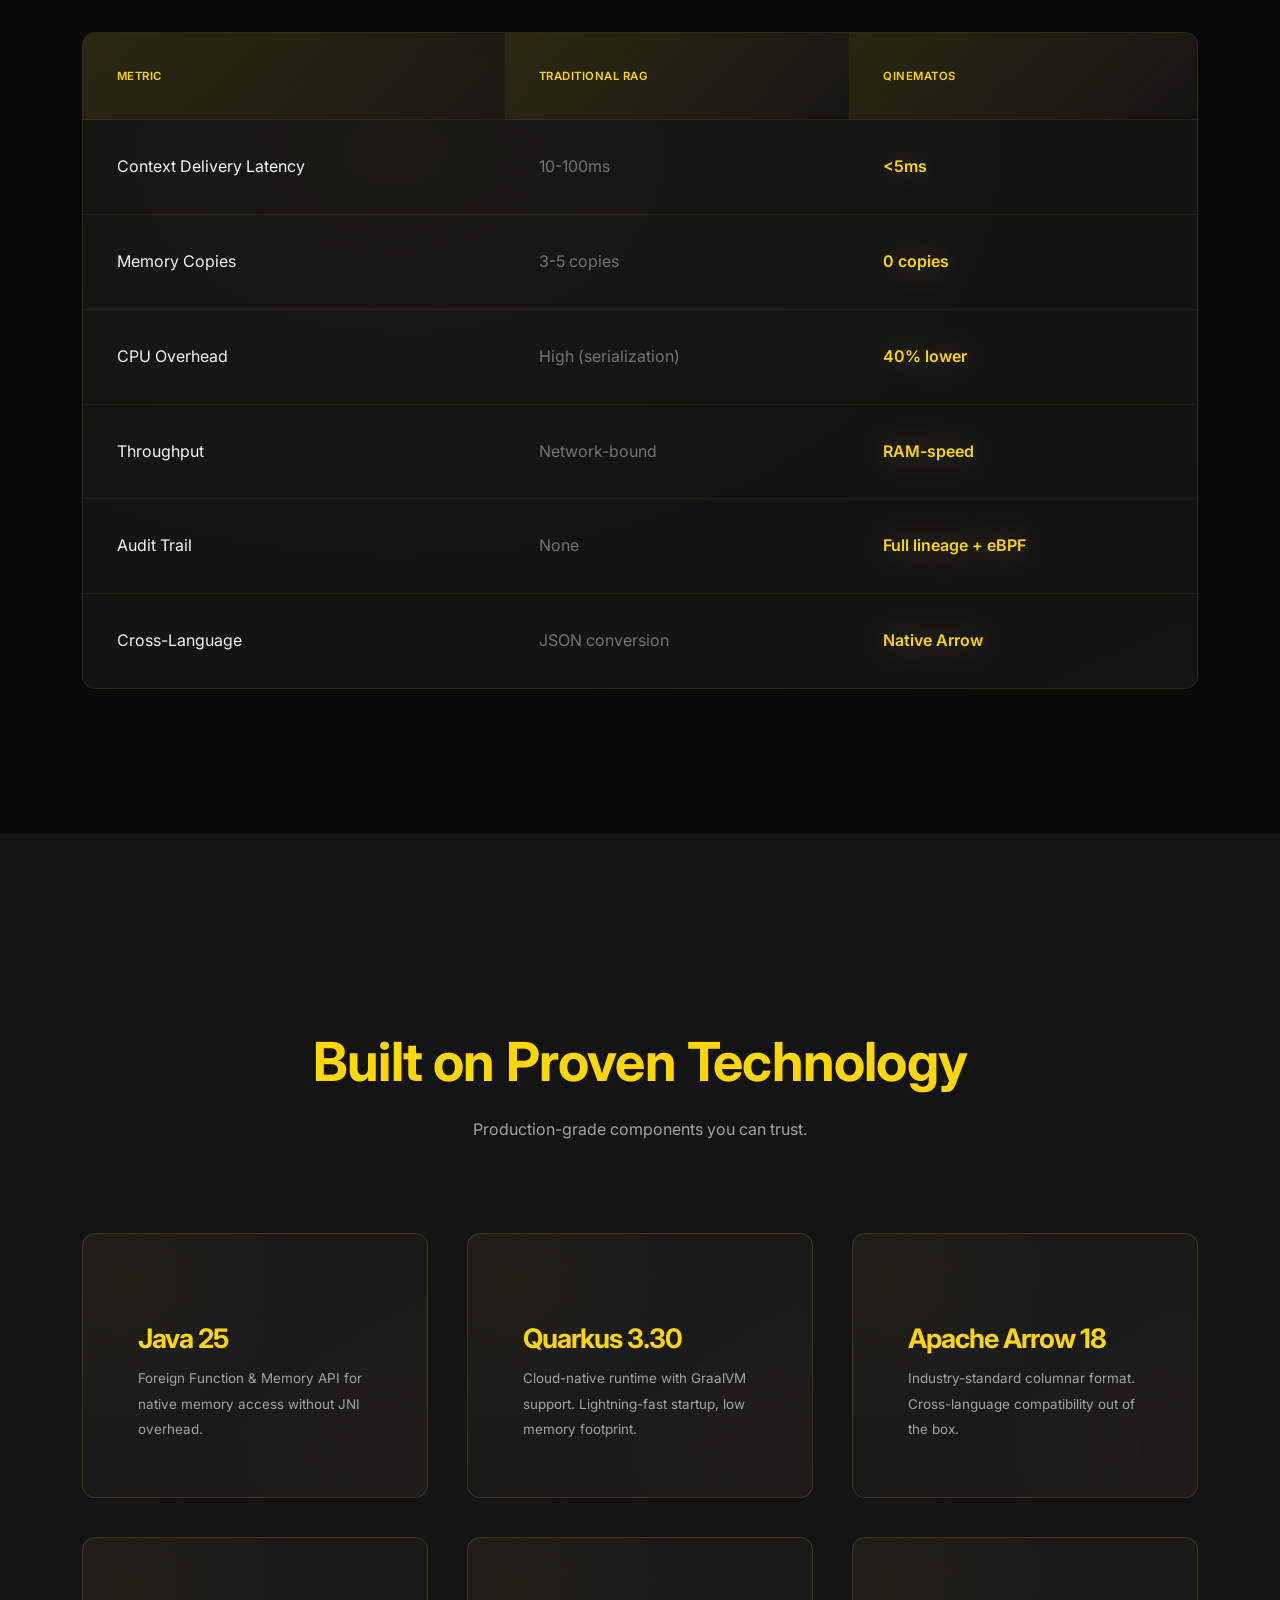
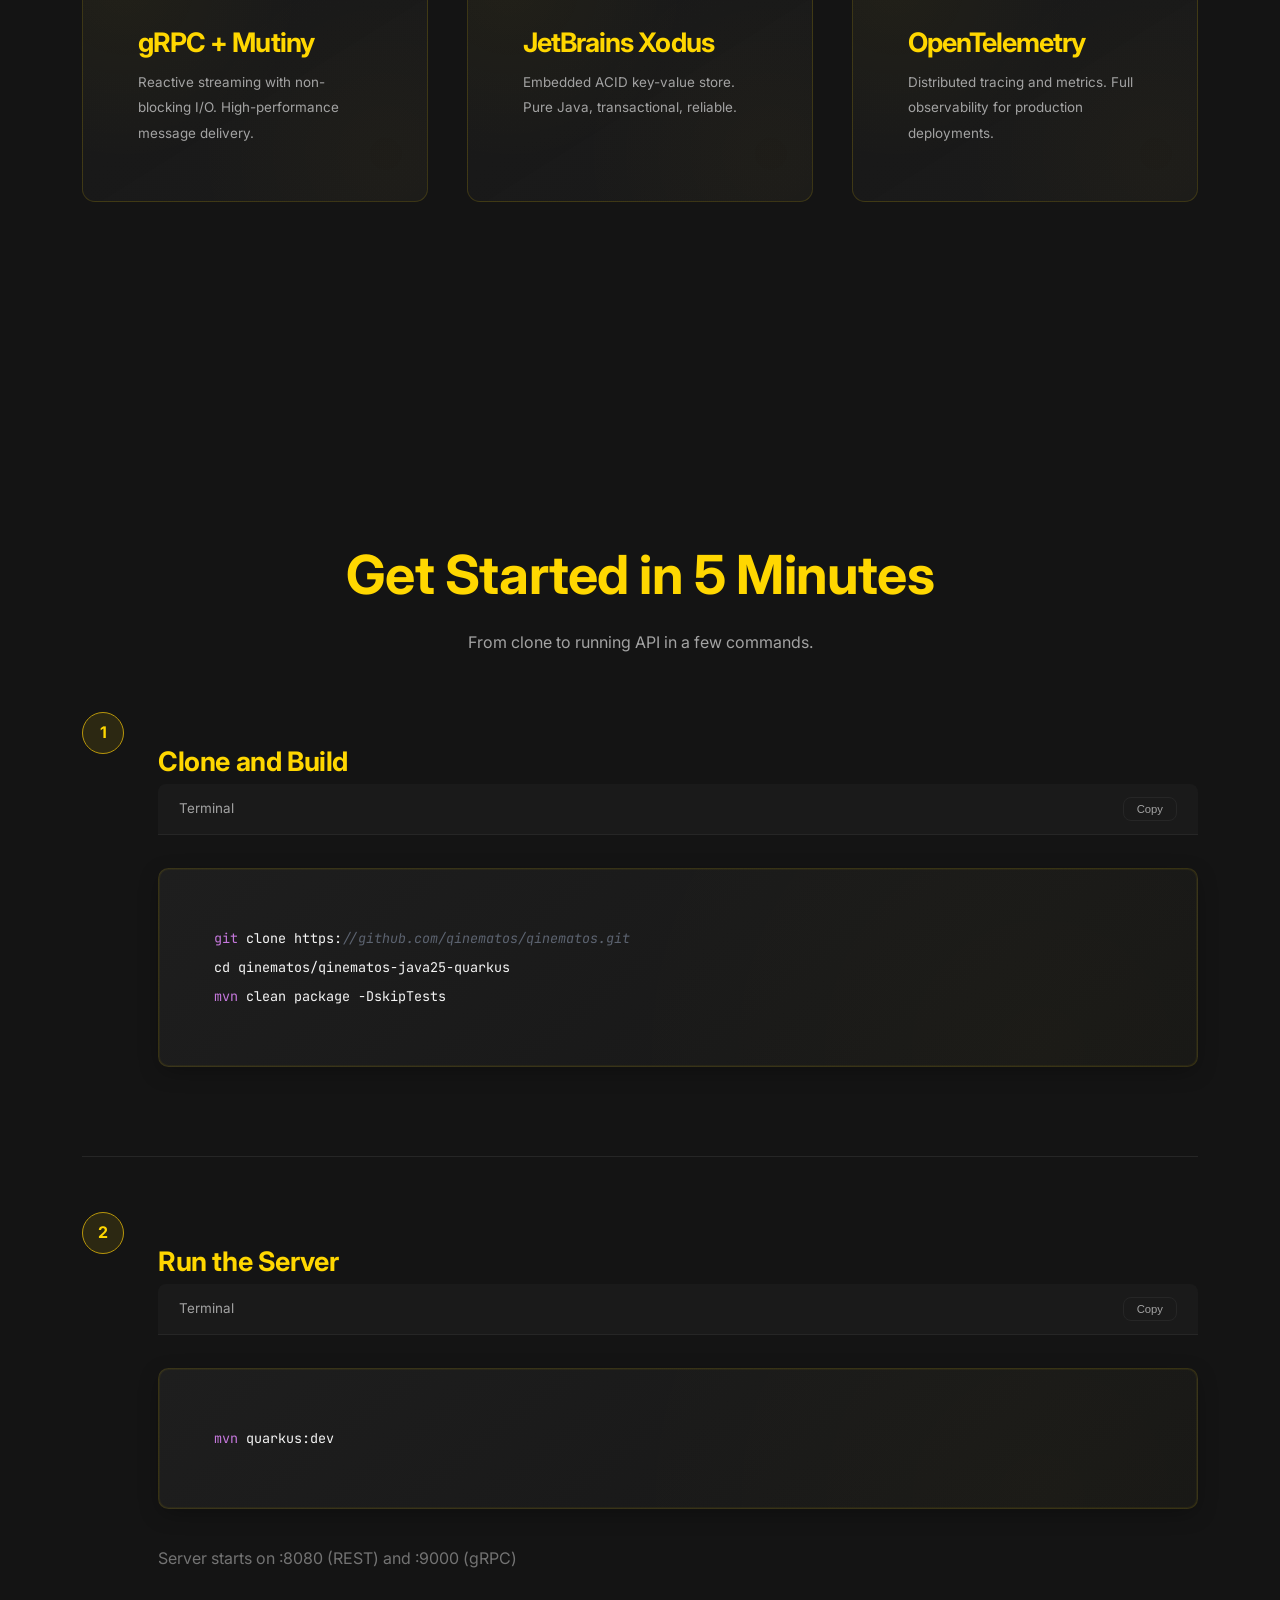
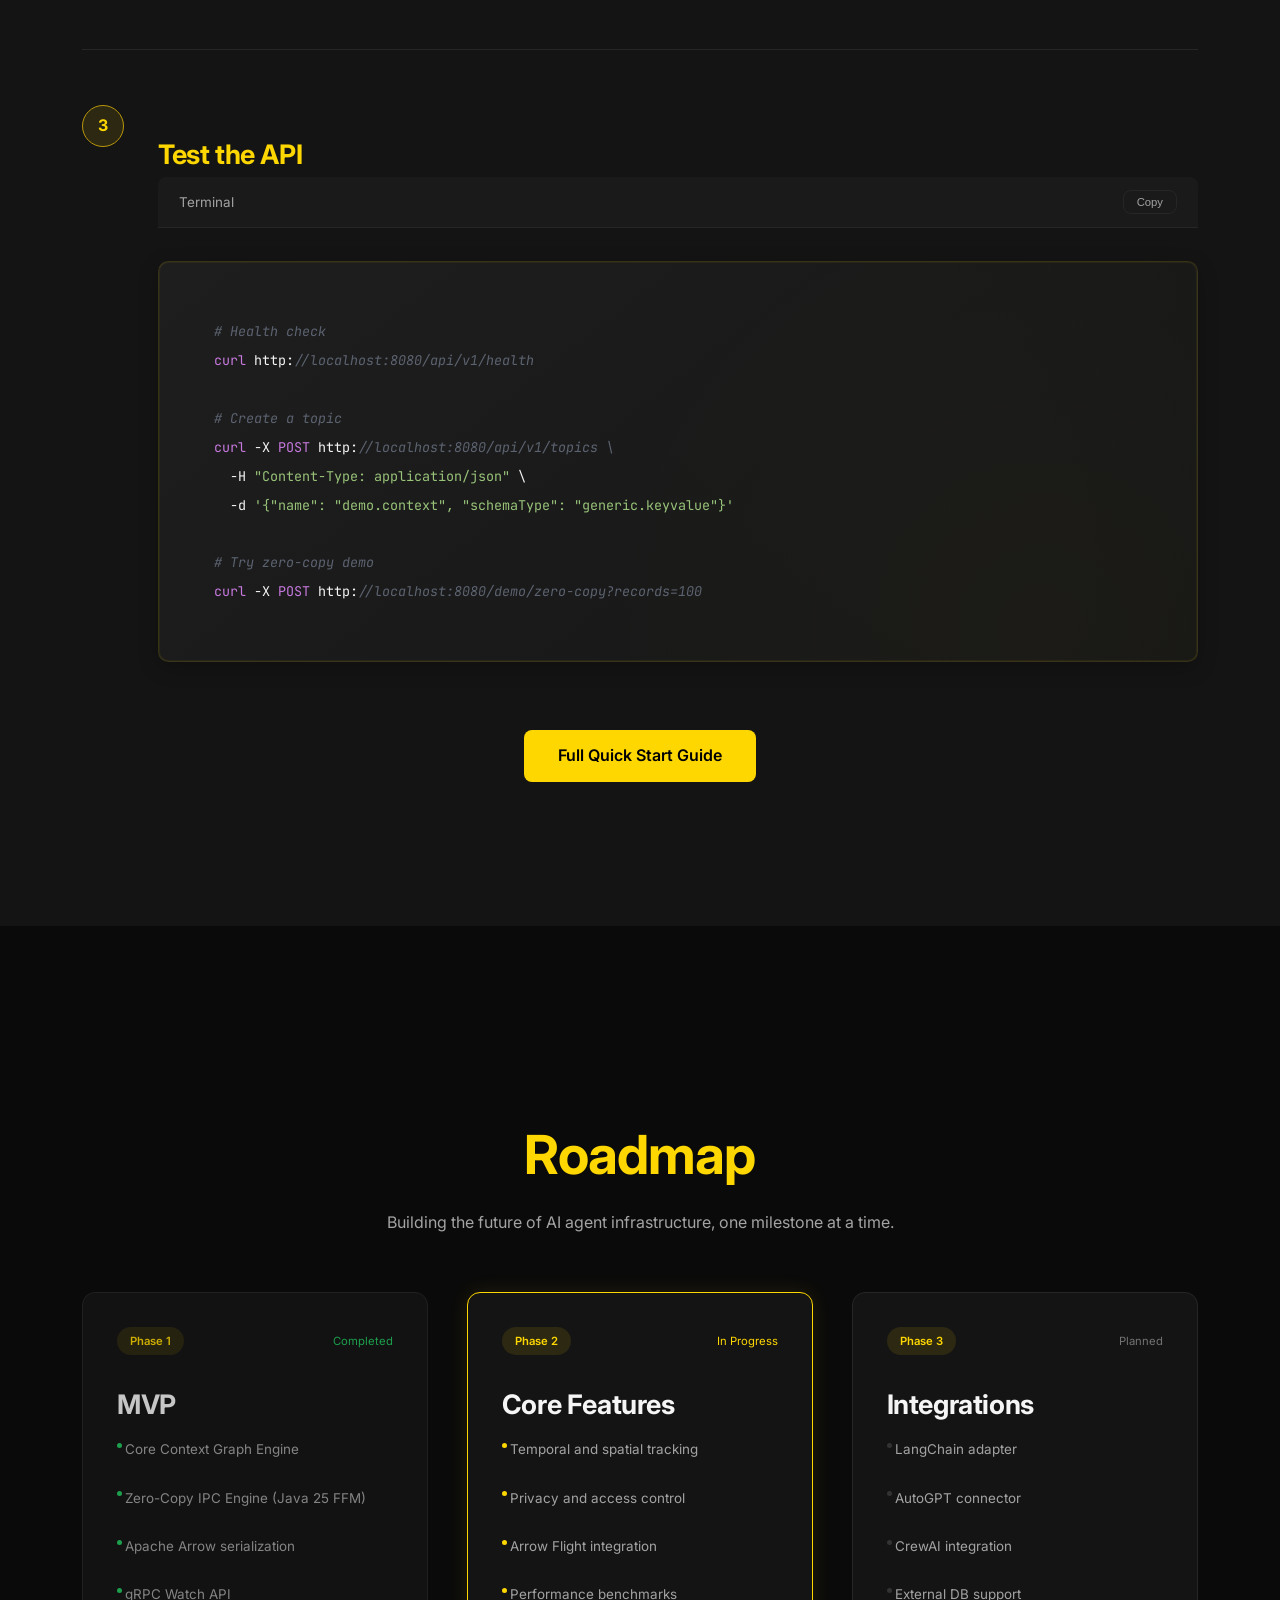
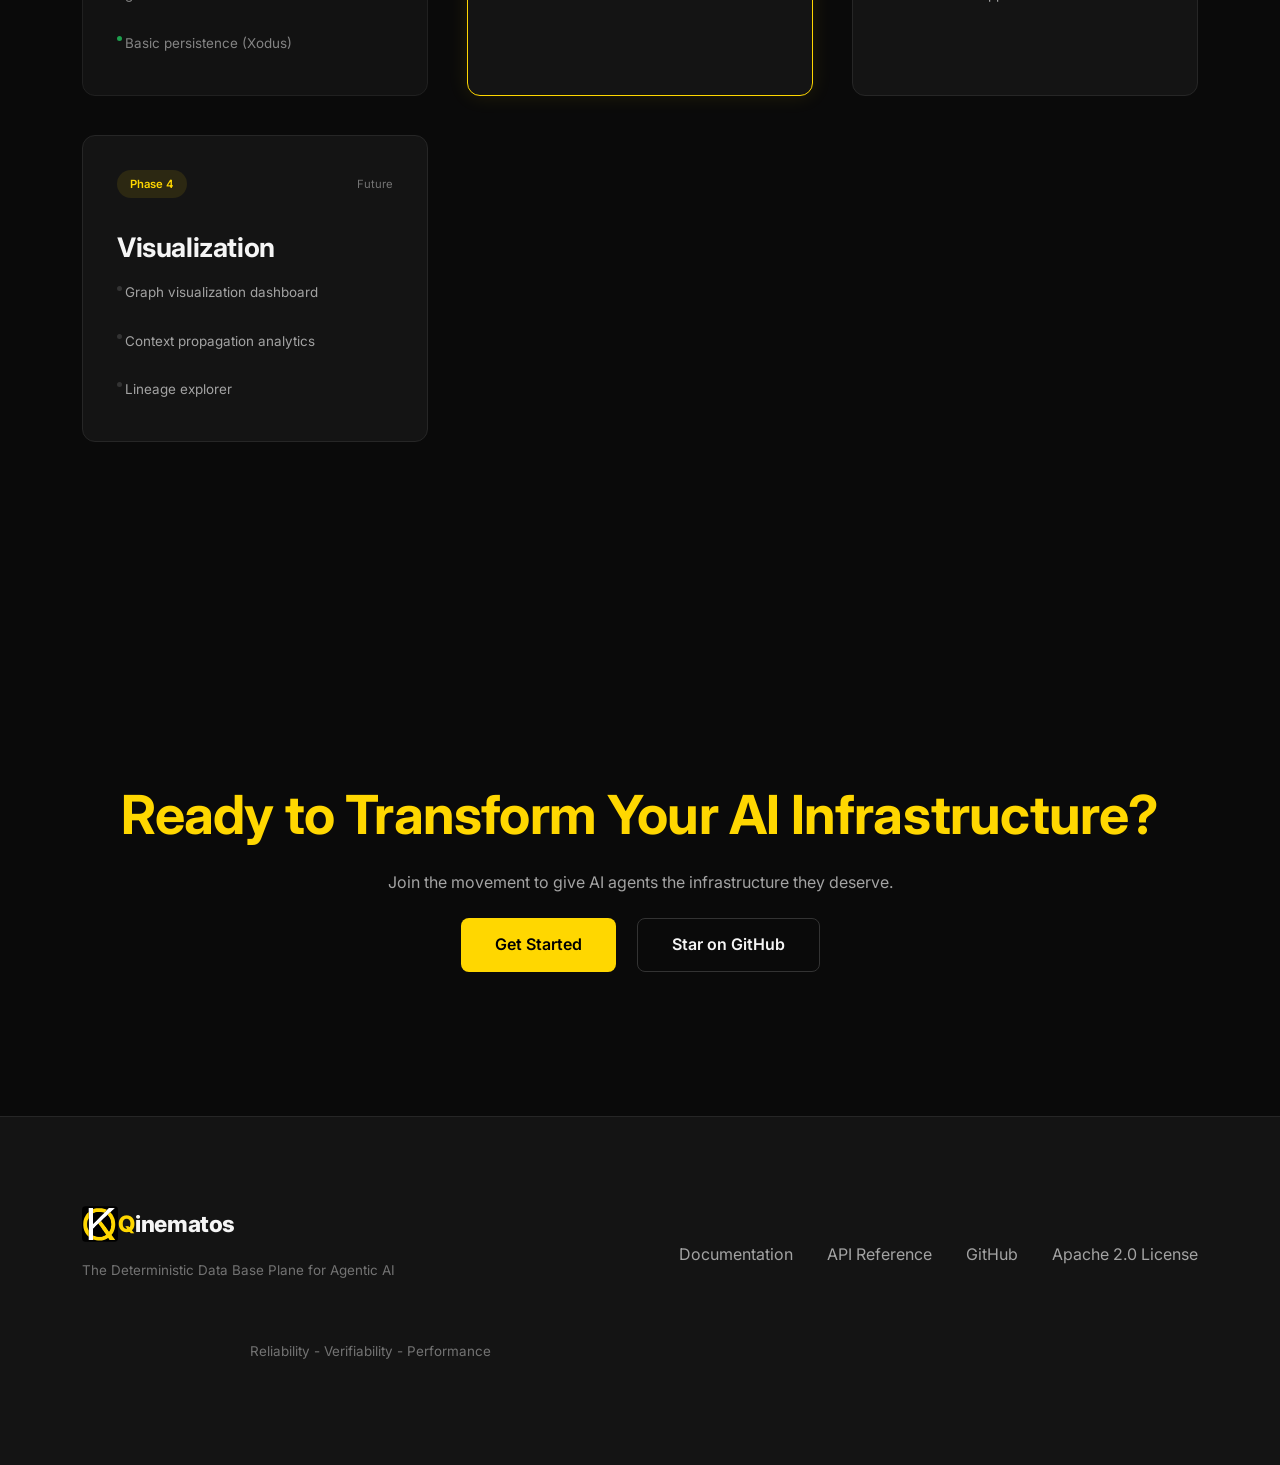
==== commit a0d7ef73: "Update index.html" ====
--- a/index.html
+++ b/index.html
@@ -432,8 +432,8 @@
         <ul class="footer-links">
           <li><a href="docs/">Documentation</a></li>
           <li><a href="docs/api-reference.html">API Reference</a></li>
-          <li><a href="https://github.com/qinematos" target="_blank" rel="noopener noreferrer">GitHub</a></li>
-          <li><a href="https://github.com/qinematos/qinematos/blob/main/LICENSE" target="_blank" rel="noopener noreferrer">Apache 2.0 License</a></li>
+          <li><a href="https://github.com/kinematosrt/qinematos" target="_blank" rel="noopener noreferrer">GitHub</a></li>
+          <li><a href="https://github.com/kinematosrt/qinematos/blob/main/LICENSE" target="_blank" rel="noopener noreferrer">Apache 2.0 License</a></li>
         </ul>
       </div>
       <div class="footer-bottom">
--- a/css/style.css
+++ b/css/style.css
@@ -83,8 +83,21 @@
   line-height: var(--rhythm-standard);
   min-height: 100vh;
   letter-spacing: var(--tracking-neutral);
-  overflow-x: hidden;
-  width: 100%;
+}
+
+/* Prevent media from causing horizontal overflow */
+img,
+video,
+svg,
+canvas,
+iframe {
+  max-width: 100%;
+}
+
+img,
+video,
+svg {
+  height: auto;
 }
 
 /* Typography */
@@ -336,6 +349,7 @@
 
 .hero-content {
   max-width: var(--content-width-narrow);
+  width: 100%;
 }
 
 .hero-badge {
@@ -364,8 +378,10 @@
   font-size: var(--type-subtitle);
   color: var(--text-secondary);
   margin-bottom: var(--space-organ);
+  line-height: var(--rhythm-extended);
   max-width: var(--content-width-prose);
-  line-height: var(--rhythm-extended);
+  margin-left: auto;
+  margin-right: auto;
 }
 
 .hero-cta {
@@ -855,6 +871,11 @@
   padding-bottom: 0;
 }
 
+.step-content {
+  min-width: 0;
+  flex: 1;
+}
+
 .step-number {
   counter-increment: step;
   flex-shrink: 0;
@@ -891,12 +912,19 @@
   align-items: center;
   flex-wrap: wrap;
   gap: var(--space-tissue);
+  min-width: 0;
+}
+
+.footer-content > div:first-child {
+  min-width: 0;
 }
 
 .footer-links {
   display: flex;
   gap: var(--space-tissue);
   list-style: none;
+  flex-wrap: wrap;
+  min-width: 0;
 }
 
 .footer-links a {
@@ -988,6 +1016,7 @@
   position: sticky;
   top: calc(var(--header-height) + var(--space-organ));
   height: fit-content;
+  min-width: 0;
 }
 
 .docs-nav {
@@ -1015,6 +1044,7 @@
 
 .docs-content {
   padding-bottom: var(--space-organism);
+  min-width: 0;
   max-width: 100%;
   overflow-wrap: break-word;
   word-wrap: break-word;
